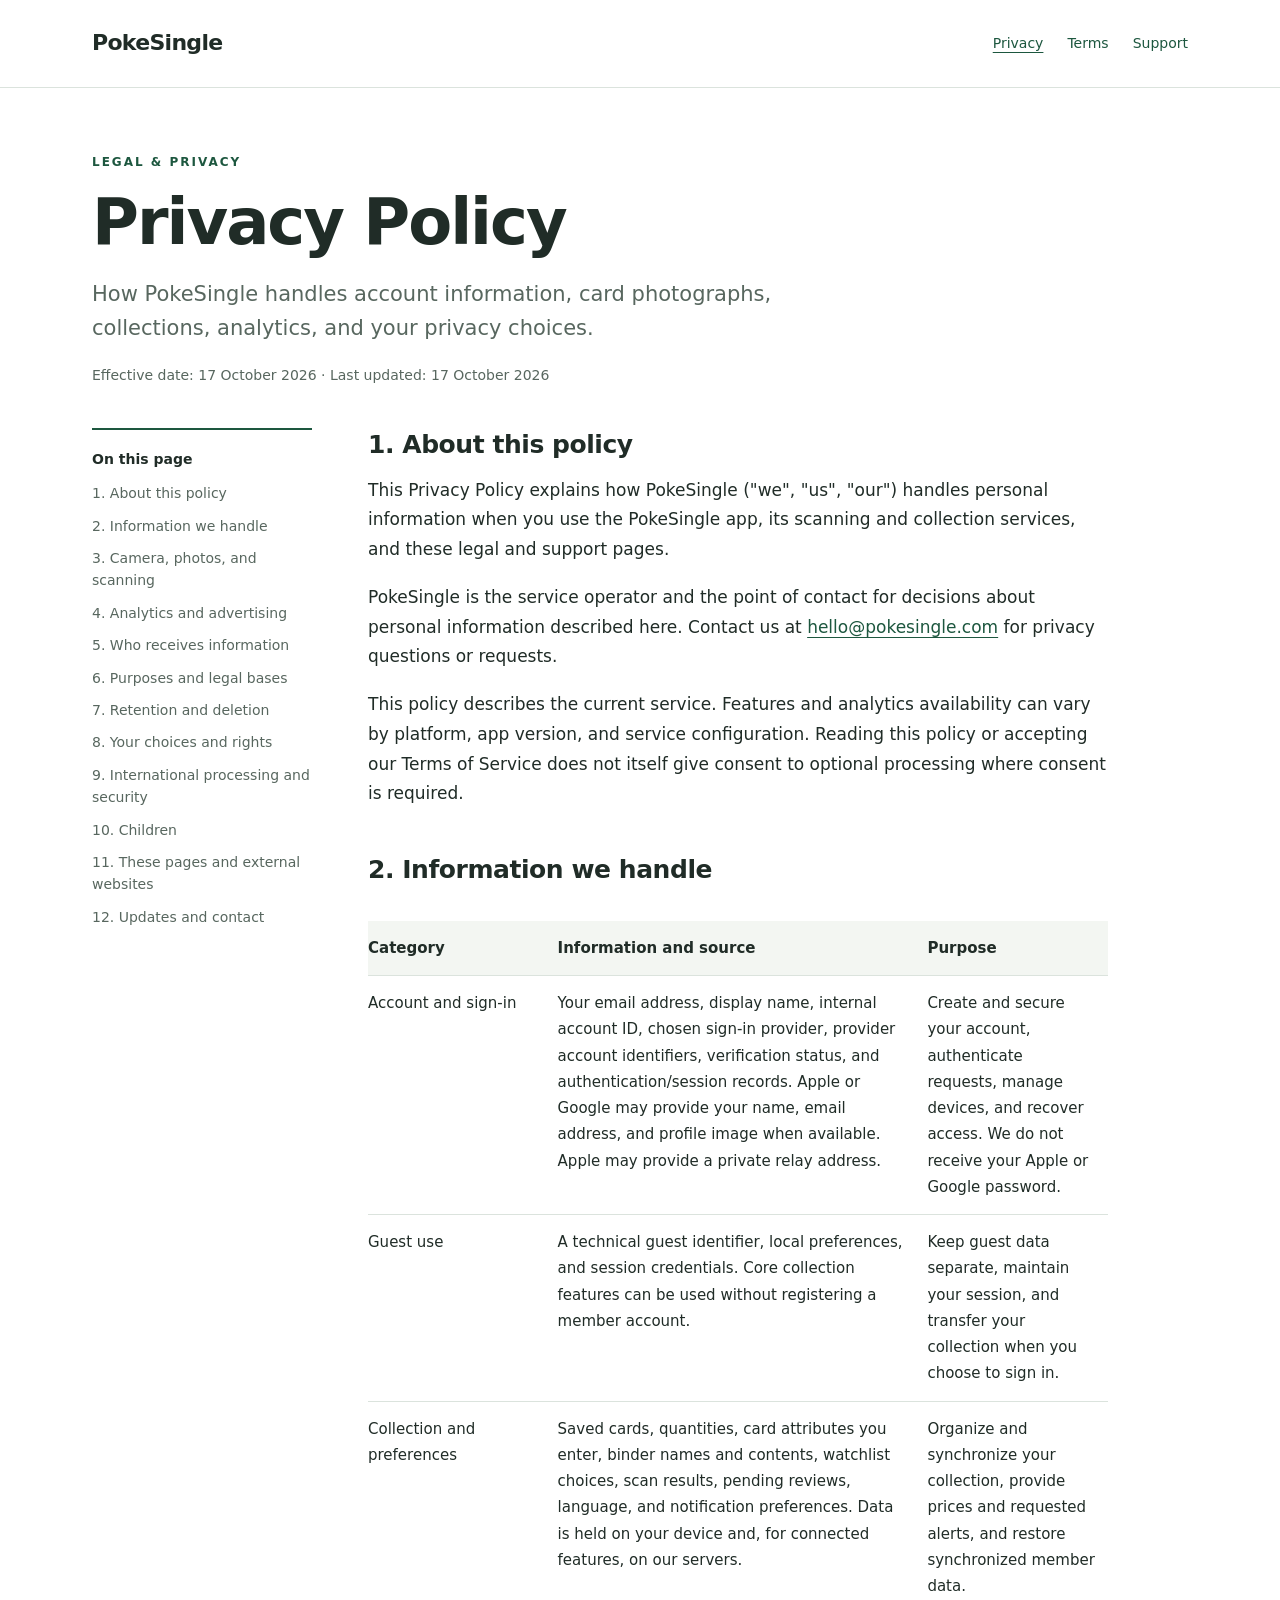
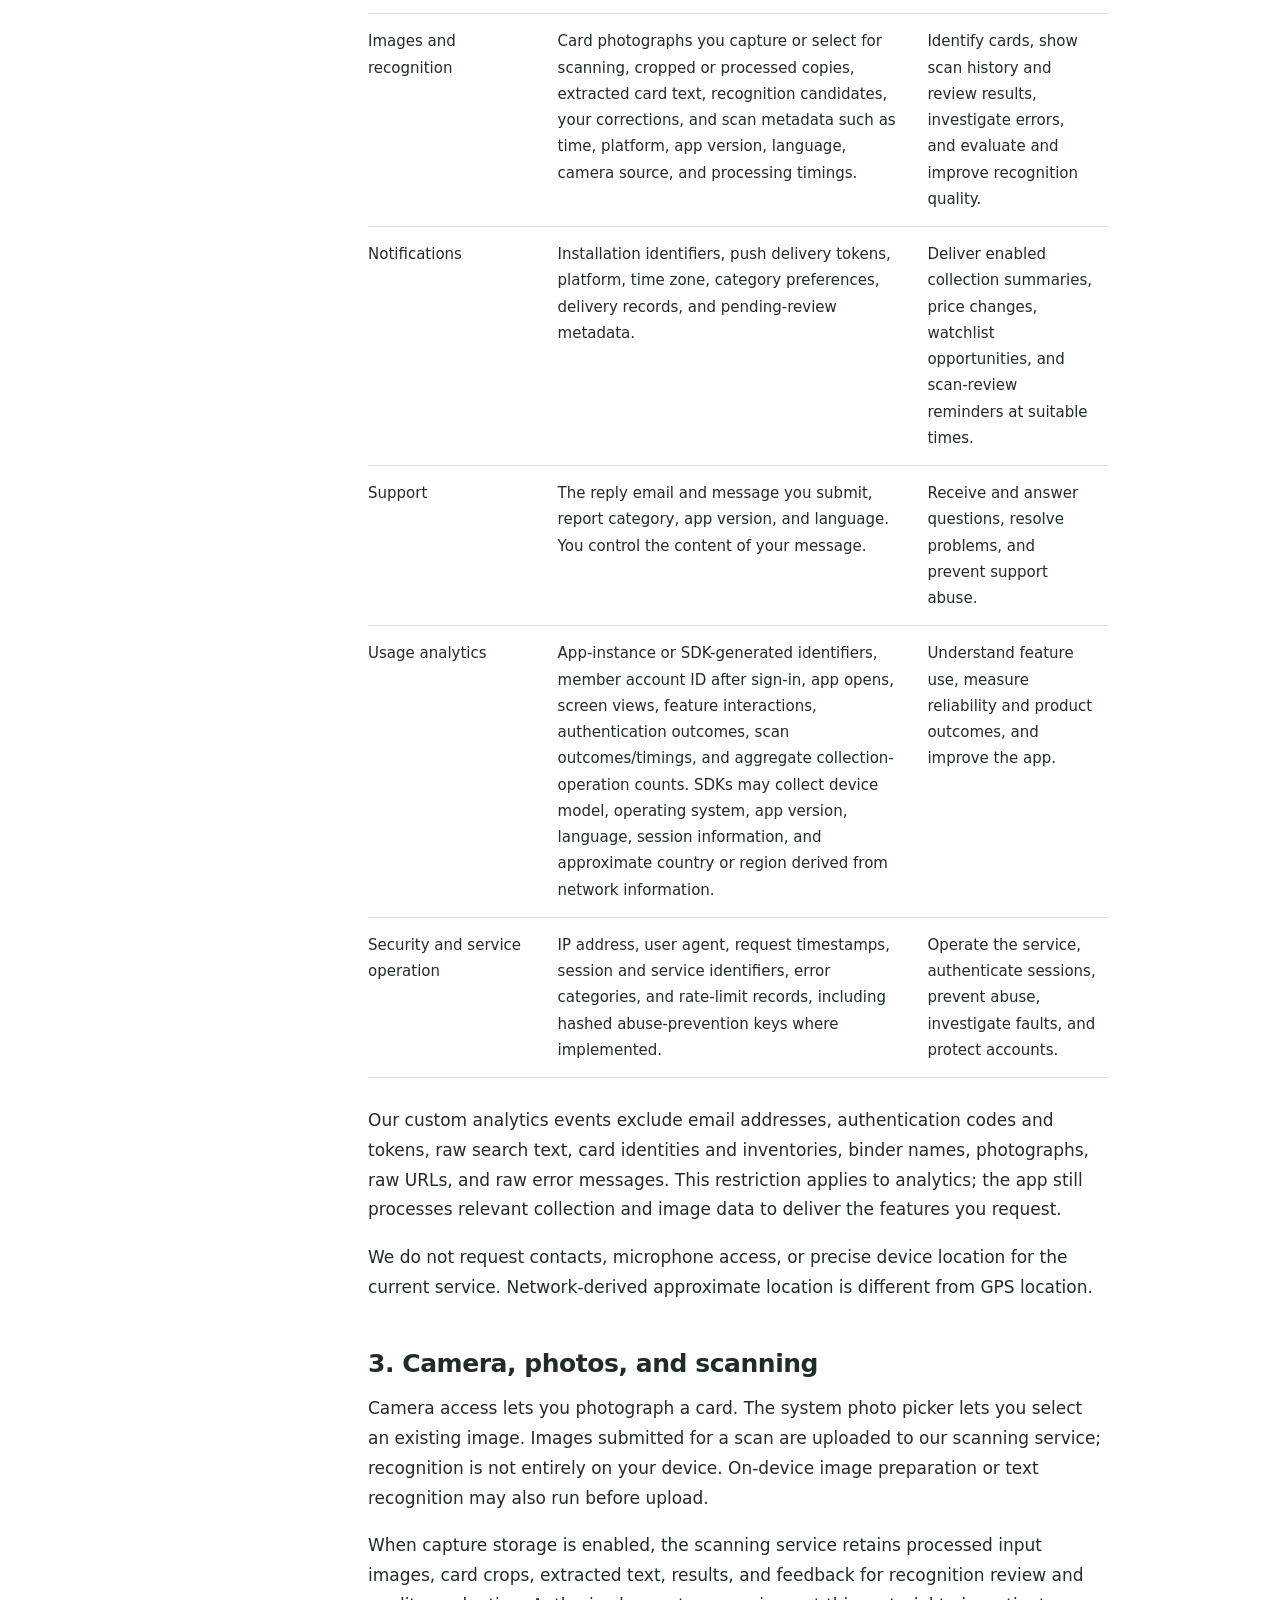
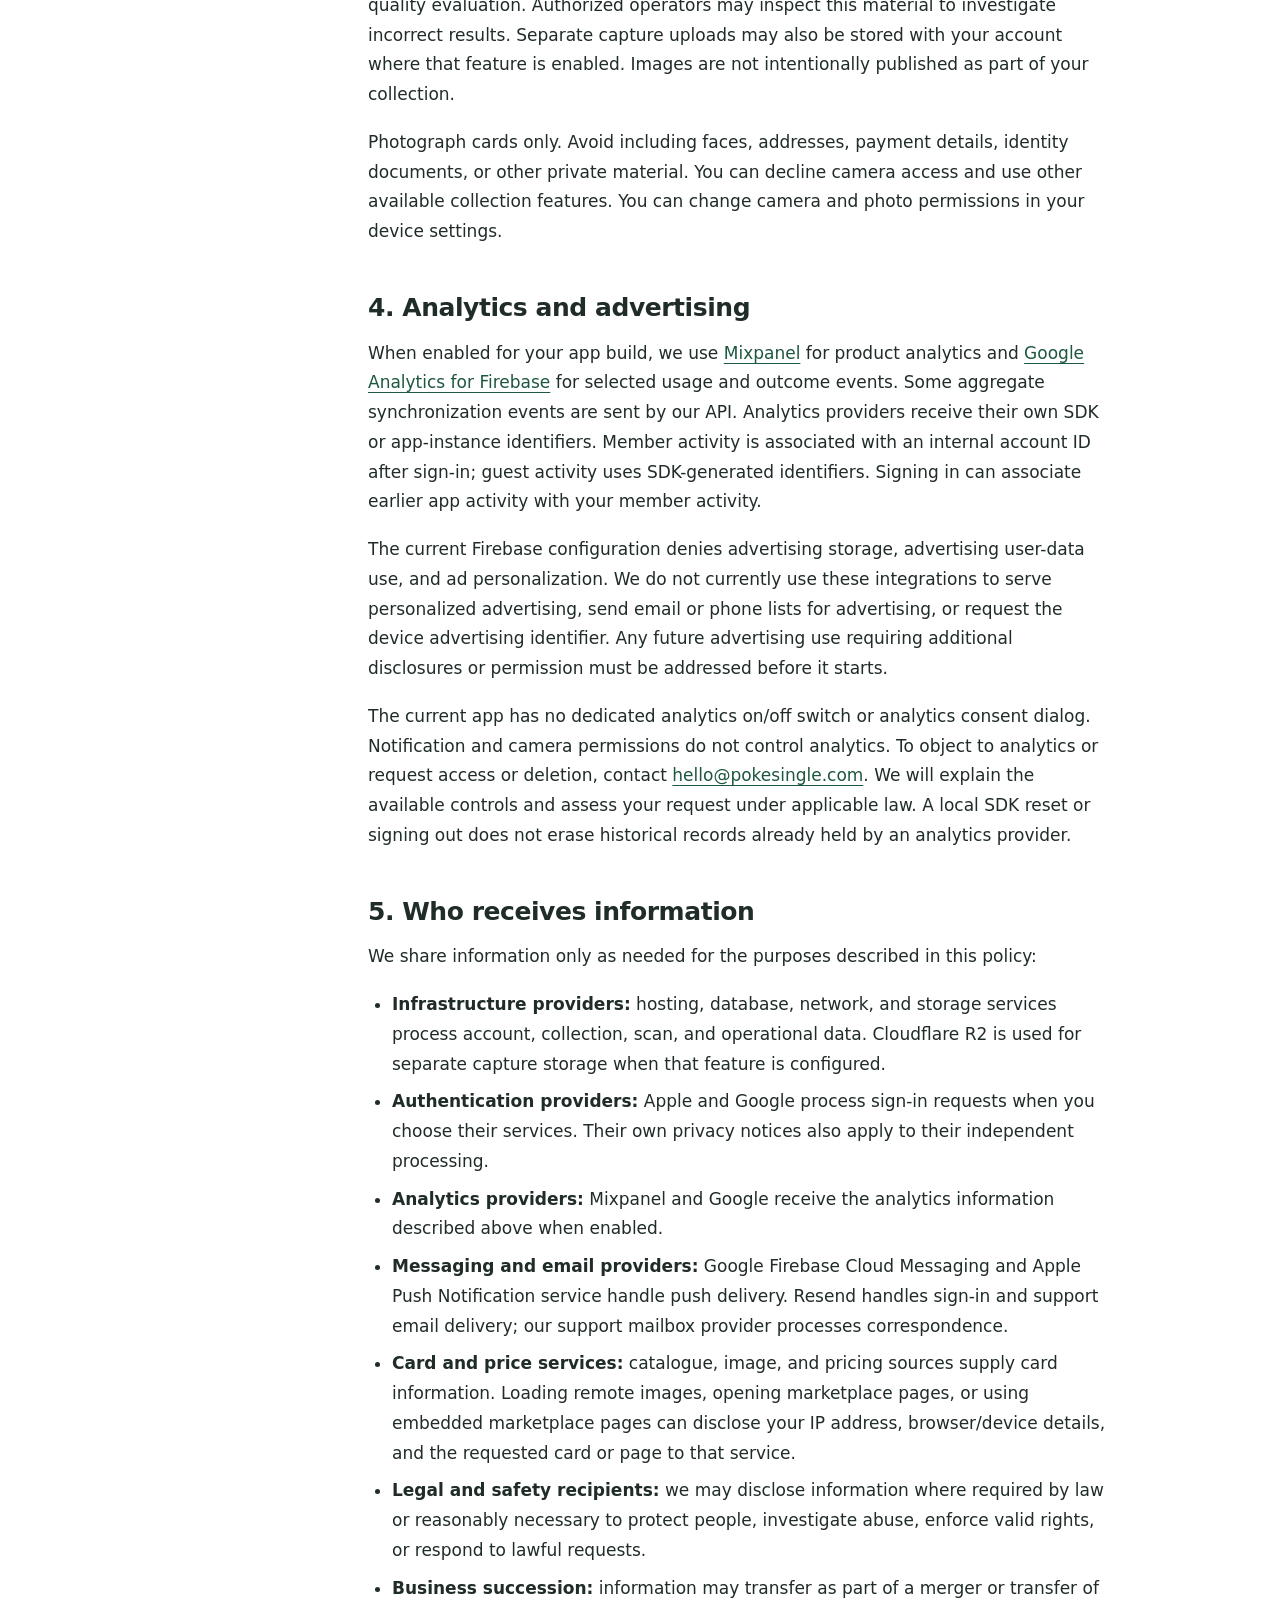
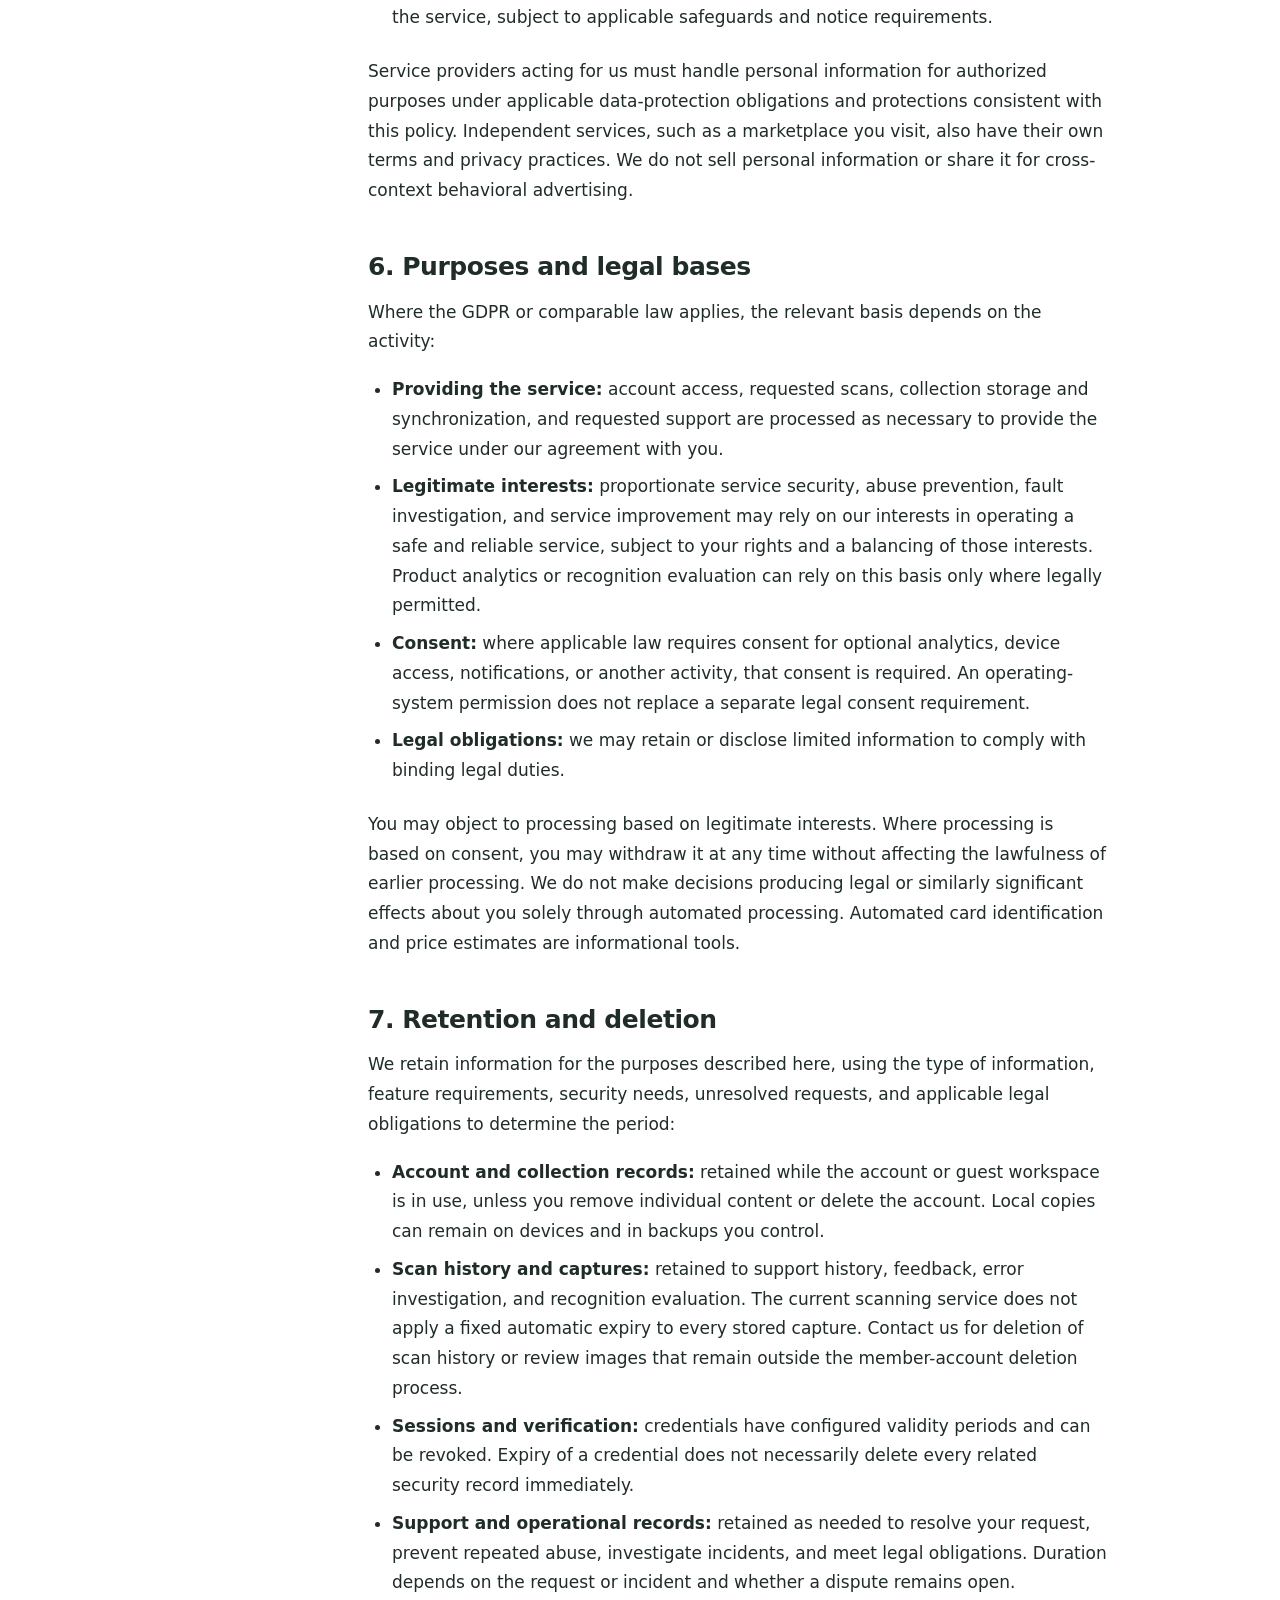
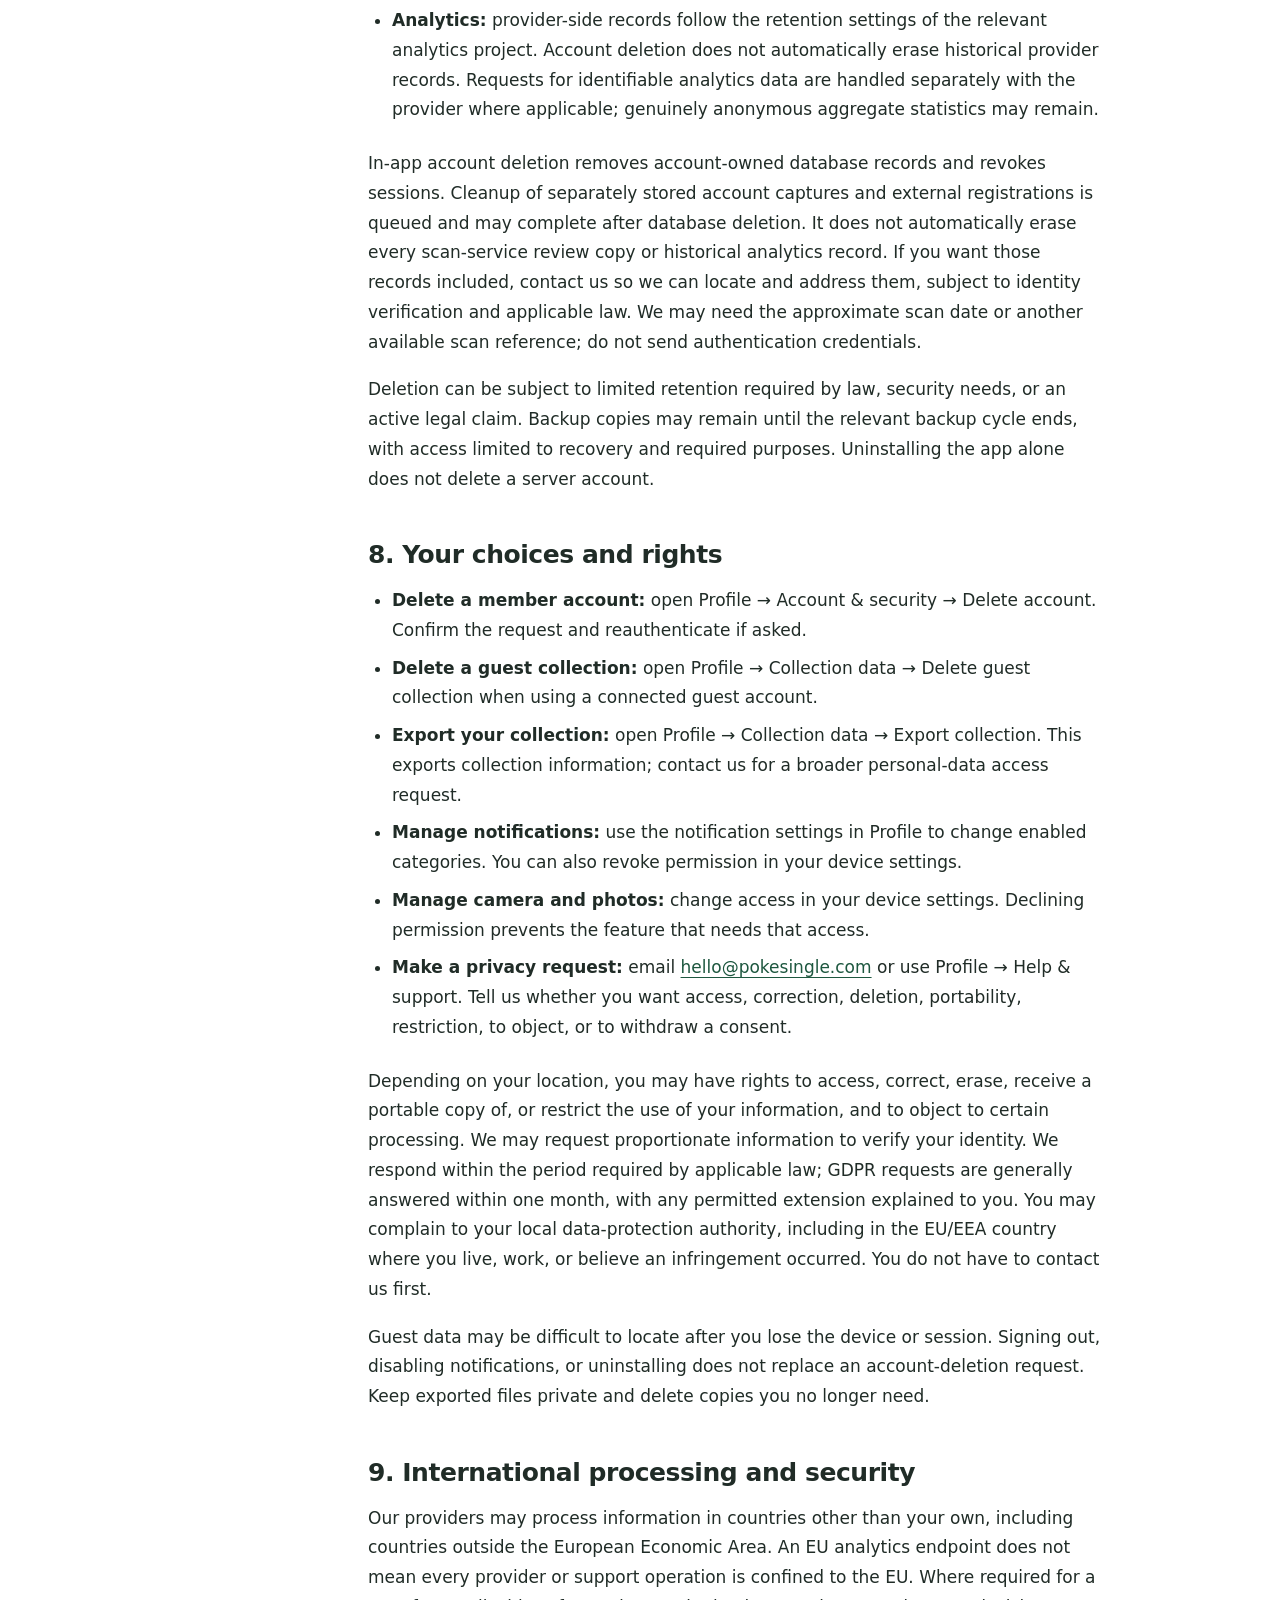
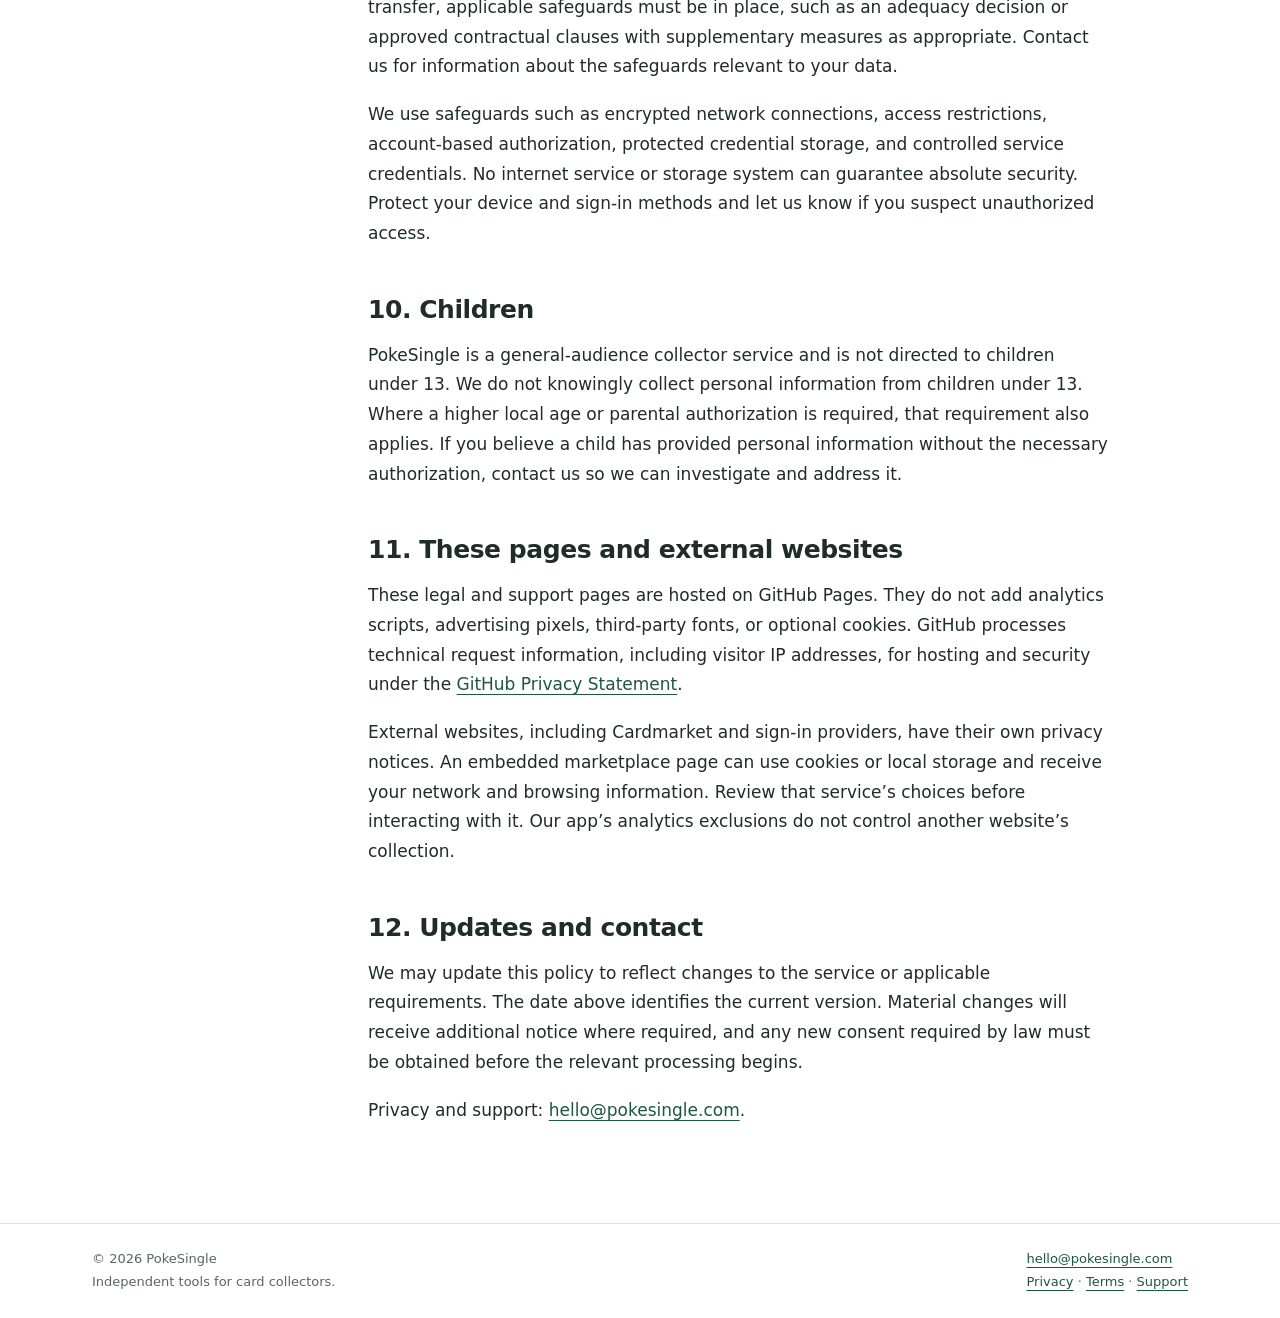
==== privacy/index.html @ b3a911ec "Publish PokeSingle privacy, terms, and support pages" ====
<!doctype html>
<html lang="en"><head><meta charset="utf-8"><meta name="viewport" content="width=device-width, initial-scale=1"><title>Privacy Policy · PokeSingle</title><meta name="description" content="How PokeSingle handles account information, card photographs, collections, analytics, and your privacy choices."><meta name="referrer" content="strict-origin-when-cross-origin"><link rel="canonical" href="https://ioannischadjiminas.github.io/pokesingle-legal/privacy/"><link rel="stylesheet" href="../styles.css"><meta name="theme-color" content="#1d573f"></head>
<body><a class="skip" href="#main">Skip to content</a><header><div class="bar"><a class="brand" href="../" aria-label="PokeSingle legal home">PokeSingle</a><nav aria-label="Main navigation"><a href="../privacy/" aria-current="page">Privacy</a><a href="../terms/">Terms</a><a href="../support/">Support</a></nav></div></header>
<main class="wrap" id="main"><p class="eyebrow">Legal &amp; privacy</p><h1>Privacy Policy</h1><p class="lead">How PokeSingle handles account information, card photographs, collections, analytics, and your privacy choices.</p><p class="meta">Effective date: 17 October 2026 · Last updated: 17 October 2026</p><div class="layout"><aside class="contents" aria-label="On this page"><p>On this page</p><ol><li><a href="#about">1. About this policy</a></li><li><a href="#information">2. Information we handle</a></li><li><a href="#images">3. Camera, photos, and scanning</a></li><li><a href="#analytics">4. Analytics and advertising</a></li><li><a href="#sharing">5. Who receives information</a></li><li><a href="#legal-bases">6. Purposes and legal bases</a></li><li><a href="#retention">7. Retention and deletion</a></li><li><a href="#choices">8. Your choices and rights</a></li><li><a href="#transfers">9. International processing and security</a></li><li><a href="#children">10. Children</a></li><li><a href="#website">11. These pages and external websites</a></li><li><a href="#updates">12. Updates and contact</a></li></ol></aside><article><section id="about"><h2>1. About this policy</h2><p>This Privacy Policy explains how PokeSingle ("we", "us", "our") handles personal information when you use the PokeSingle app, its scanning and collection services, and these legal and support pages.</p><p>PokeSingle is the service operator and the point of contact for decisions about personal information described here. Contact us at <a href="mailto:hello@pokesingle.com">hello@pokesingle.com</a> for privacy questions or requests.</p><p>This policy describes the current service. Features and analytics availability can vary by platform, app version, and service configuration. Reading this policy or accepting our Terms of Service does not itself give consent to optional processing where consent is required.</p></section><section id="information"><h2>2. Information we handle</h2><div class="table-scroll"><table><thead><tr><th scope="col">Category</th><th scope="col">Information and source</th><th scope="col">Purpose</th></tr></thead><tbody>
<tr><td>Account and sign-in</td><td>Your email address, display name, internal account ID, chosen sign-in provider, provider account identifiers, verification status, and authentication/session records. Apple or Google may provide your name, email address, and profile image when available. Apple may provide a private relay address.</td><td>Create and secure your account, authenticate requests, manage devices, and recover access. We do not receive your Apple or Google password.</td></tr>
<tr><td>Guest use</td><td>A technical guest identifier, local preferences, and session credentials. Core collection features can be used without registering a member account.</td><td>Keep guest data separate, maintain your session, and transfer your collection when you choose to sign in.</td></tr>
<tr><td>Collection and preferences</td><td>Saved cards, quantities, card attributes you enter, binder names and contents, watchlist choices, scan results, pending reviews, language, and notification preferences. Data is held on your device and, for connected features, on our servers.</td><td>Organize and synchronize your collection, provide prices and requested alerts, and restore synchronized member data.</td></tr>
<tr><td>Images and recognition</td><td>Card photographs you capture or select for scanning, cropped or processed copies, extracted card text, recognition candidates, your corrections, and scan metadata such as time, platform, app version, language, camera source, and processing timings.</td><td>Identify cards, show scan history and review results, investigate errors, and evaluate and improve recognition quality.</td></tr>
<tr><td>Notifications</td><td>Installation identifiers, push delivery tokens, platform, time zone, category preferences, delivery records, and pending-review metadata.</td><td>Deliver enabled collection summaries, price changes, watchlist opportunities, and scan-review reminders at suitable times.</td></tr>
<tr><td>Support</td><td>The reply email and message you submit, report category, app version, and language. You control the content of your message.</td><td>Receive and answer questions, resolve problems, and prevent support abuse.</td></tr>
<tr><td>Usage analytics</td><td>App-instance or SDK-generated identifiers, member account ID after sign-in, app opens, screen views, feature interactions, authentication outcomes, scan outcomes/timings, and aggregate collection-operation counts. SDKs may collect device model, operating system, app version, language, session information, and approximate country or region derived from network information.</td><td>Understand feature use, measure reliability and product outcomes, and improve the app.</td></tr>
<tr><td>Security and service operation</td><td>IP address, user agent, request timestamps, session and service identifiers, error categories, and rate-limit records, including hashed abuse-prevention keys where implemented.</td><td>Operate the service, authenticate sessions, prevent abuse, investigate faults, and protect accounts.</td></tr>
</tbody></table></div><p>Our custom analytics events exclude email addresses, authentication codes and tokens, raw search text, card identities and inventories, binder names, photographs, raw URLs, and raw error messages. This restriction applies to analytics; the app still processes relevant collection and image data to deliver the features you request.</p><p>We do not request contacts, microphone access, or precise device location for the current service. Network-derived approximate location is different from GPS location.</p></section><section id="images"><h2>3. Camera, photos, and scanning</h2><p>Camera access lets you photograph a card. The system photo picker lets you select an existing image. Images submitted for a scan are uploaded to our scanning service; recognition is not entirely on your device. On-device image preparation or text recognition may also run before upload.</p><p>When capture storage is enabled, the scanning service retains processed input images, card crops, extracted text, results, and feedback for recognition review and quality evaluation. Authorized operators may inspect this material to investigate incorrect results. Separate capture uploads may also be stored with your account where that feature is enabled. Images are not intentionally published as part of your collection.</p><p>Photograph cards only. Avoid including faces, addresses, payment details, identity documents, or other private material. You can decline camera access and use other available collection features. You can change camera and photo permissions in your device settings.</p></section><section id="analytics"><h2>4. Analytics and advertising</h2><p>When enabled for your app build, we use <a href="https://mixpanel.com/legal/privacy-policy/">Mixpanel</a> for product analytics and <a href="https://firebase.google.com/support/privacy">Google Analytics for Firebase</a> for selected usage and outcome events. Some aggregate synchronization events are sent by our API. Analytics providers receive their own SDK or app-instance identifiers. Member activity is associated with an internal account ID after sign-in; guest activity uses SDK-generated identifiers. Signing in can associate earlier app activity with your member activity.</p><p>The current Firebase configuration denies advertising storage, advertising user-data use, and ad personalization. We do not currently use these integrations to serve personalized advertising, send email or phone lists for advertising, or request the device advertising identifier. Any future advertising use requiring additional disclosures or permission must be addressed before it starts.</p><p>The current app has no dedicated analytics on/off switch or analytics consent dialog. Notification and camera permissions do not control analytics. To object to analytics or request access or deletion, contact <a href="mailto:hello@pokesingle.com">hello@pokesingle.com</a>. We will explain the available controls and assess your request under applicable law. A local SDK reset or signing out does not erase historical records already held by an analytics provider.</p></section><section id="sharing"><h2>5. Who receives information</h2><p>We share information only as needed for the purposes described in this policy:</p><ul>
<li><strong>Infrastructure providers:</strong> hosting, database, network, and storage services process account, collection, scan, and operational data. Cloudflare R2 is used for separate capture storage when that feature is configured.</li>
<li><strong>Authentication providers:</strong> Apple and Google process sign-in requests when you choose their services. Their own privacy notices also apply to their independent processing.</li>
<li><strong>Analytics providers:</strong> Mixpanel and Google receive the analytics information described above when enabled.</li>
<li><strong>Messaging and email providers:</strong> Google Firebase Cloud Messaging and Apple Push Notification service handle push delivery. Resend handles sign-in and support email delivery; our support mailbox provider processes correspondence.</li>
<li><strong>Card and price services:</strong> catalogue, image, and pricing sources supply card information. Loading remote images, opening marketplace pages, or using embedded marketplace pages can disclose your IP address, browser/device details, and the requested card or page to that service.</li>
<li><strong>Legal and safety recipients:</strong> we may disclose information where required by law or reasonably necessary to protect people, investigate abuse, enforce valid rights, or respond to lawful requests.</li>
<li><strong>Business succession:</strong> information may transfer as part of a merger or transfer of the service, subject to applicable safeguards and notice requirements.</li>
</ul><p>Service providers acting for us must handle personal information for authorized purposes under applicable data-protection obligations and protections consistent with this policy. Independent services, such as a marketplace you visit, also have their own terms and privacy practices. We do not sell personal information or share it for cross-context behavioral advertising.</p></section><section id="legal-bases"><h2>6. Purposes and legal bases</h2><p>Where the GDPR or comparable law applies, the relevant basis depends on the activity:</p><ul>
<li><strong>Providing the service:</strong> account access, requested scans, collection storage and synchronization, and requested support are processed as necessary to provide the service under our agreement with you.</li>
<li><strong>Legitimate interests:</strong> proportionate service security, abuse prevention, fault investigation, and service improvement may rely on our interests in operating a safe and reliable service, subject to your rights and a balancing of those interests. Product analytics or recognition evaluation can rely on this basis only where legally permitted.</li>
<li><strong>Consent:</strong> where applicable law requires consent for optional analytics, device access, notifications, or another activity, that consent is required. An operating-system permission does not replace a separate legal consent requirement.</li>
<li><strong>Legal obligations:</strong> we may retain or disclose limited information to comply with binding legal duties.</li>
</ul><p>You may object to processing based on legitimate interests. Where processing is based on consent, you may withdraw it at any time without affecting the lawfulness of earlier processing. We do not make decisions producing legal or similarly significant effects about you solely through automated processing. Automated card identification and price estimates are informational tools.</p></section><section id="retention"><h2>7. Retention and deletion</h2><p>We retain information for the purposes described here, using the type of information, feature requirements, security needs, unresolved requests, and applicable legal obligations to determine the period:</p><ul>
<li><strong>Account and collection records:</strong> retained while the account or guest workspace is in use, unless you remove individual content or delete the account. Local copies can remain on devices and in backups you control.</li>
<li><strong>Scan history and captures:</strong> retained to support history, feedback, error investigation, and recognition evaluation. The current scanning service does not apply a fixed automatic expiry to every stored capture. Contact us for deletion of scan history or review images that remain outside the member-account deletion process.</li>
<li><strong>Sessions and verification:</strong> credentials have configured validity periods and can be revoked. Expiry of a credential does not necessarily delete every related security record immediately.</li>
<li><strong>Support and operational records:</strong> retained as needed to resolve your request, prevent repeated abuse, investigate incidents, and meet legal obligations. Duration depends on the request or incident and whether a dispute remains open.</li>
<li><strong>Analytics:</strong> provider-side records follow the retention settings of the relevant analytics project. Account deletion does not automatically erase historical provider records. Requests for identifiable analytics data are handled separately with the provider where applicable; genuinely anonymous aggregate statistics may remain.</li>
</ul><p>In-app account deletion removes account-owned database records and revokes sessions. Cleanup of separately stored account captures and external registrations is queued and may complete after database deletion. It does not automatically erase every scan-service review copy or historical analytics record. If you want those records included, contact us so we can locate and address them, subject to identity verification and applicable law. We may need the approximate scan date or another available scan reference; do not send authentication credentials.</p><p>Deletion can be subject to limited retention required by law, security needs, or an active legal claim. Backup copies may remain until the relevant backup cycle ends, with access limited to recovery and required purposes. Uninstalling the app alone does not delete a server account.</p></section><section id="choices"><h2>8. Your choices and rights</h2><ul>
<li><strong>Delete a member account:</strong> open Profile → Account &amp; security → Delete account. Confirm the request and reauthenticate if asked.</li>
<li><strong>Delete a guest collection:</strong> open Profile → Collection data → Delete guest collection when using a connected guest account.</li>
<li><strong>Export your collection:</strong> open Profile → Collection data → Export collection. This exports collection information; contact us for a broader personal-data access request.</li>
<li><strong>Manage notifications:</strong> use the notification settings in Profile to change enabled categories. You can also revoke permission in your device settings.</li>
<li><strong>Manage camera and photos:</strong> change access in your device settings. Declining permission prevents the feature that needs that access.</li>
<li><strong>Make a privacy request:</strong> email <a href="mailto:hello@pokesingle.com?subject=PokeSingle%20privacy%20request">hello@pokesingle.com</a> or use Profile → Help &amp; support. Tell us whether you want access, correction, deletion, portability, restriction, to object, or to withdraw a consent.</li>
</ul><p>Depending on your location, you may have rights to access, correct, erase, receive a portable copy of, or restrict the use of your information, and to object to certain processing. We may request proportionate information to verify your identity. We respond within the period required by applicable law; GDPR requests are generally answered within one month, with any permitted extension explained to you. You may complain to your local data-protection authority, including in the EU/EEA country where you live, work, or believe an infringement occurred. You do not have to contact us first.</p><p>Guest data may be difficult to locate after you lose the device or session. Signing out, disabling notifications, or uninstalling does not replace an account-deletion request. Keep exported files private and delete copies you no longer need.</p></section><section id="transfers"><h2>9. International processing and security</h2><p>Our providers may process information in countries other than your own, including countries outside the European Economic Area. An EU analytics endpoint does not mean every provider or support operation is confined to the EU. Where required for a transfer, applicable safeguards must be in place, such as an adequacy decision or approved contractual clauses with supplementary measures as appropriate. Contact us for information about the safeguards relevant to your data.</p><p>We use safeguards such as encrypted network connections, access restrictions, account-based authorization, protected credential storage, and controlled service credentials. No internet service or storage system can guarantee absolute security. Protect your device and sign-in methods and let us know if you suspect unauthorized access.</p></section><section id="children"><h2>10. Children</h2><p>PokeSingle is a general-audience collector service and is not directed to children under 13. We do not knowingly collect personal information from children under 13. Where a higher local age or parental authorization is required, that requirement also applies. If you believe a child has provided personal information without the necessary authorization, contact us so we can investigate and address it.</p></section><section id="website"><h2>11. These pages and external websites</h2><p>These legal and support pages are hosted on GitHub Pages. They do not add analytics scripts, advertising pixels, third-party fonts, or optional cookies. GitHub processes technical request information, including visitor IP addresses, for hosting and security under the <a href="https://docs.github.com/en/site-policy/privacy-policies/github-general-privacy-statement">GitHub Privacy Statement</a>.</p><p>External websites, including Cardmarket and sign-in providers, have their own privacy notices. An embedded marketplace page can use cookies or local storage and receive your network and browsing information. Review that service’s choices before interacting with it. Our app’s analytics exclusions do not control another website’s collection.</p></section><section id="updates"><h2>12. Updates and contact</h2><p>We may update this policy to reflect changes to the service or applicable requirements. The date above identifies the current version. Material changes will receive additional notice where required, and any new consent required by law must be obtained before the relevant processing begins.</p><p>Privacy and support: <a href="mailto:hello@pokesingle.com">hello@pokesingle.com</a>.</p></section></article></div></main>
<footer><div class="bar"><p>© 2026 PokeSingle<br>Independent tools for card collectors.</p><p><a href="mailto:hello@pokesingle.com">hello@pokesingle.com</a><br><a href="../privacy/">Privacy</a> · <a href="../terms/">Terms</a> · <a href="../support/">Support</a></p></div></footer></body></html>
---- styles.css ----
:root{color-scheme:light;--ink:#202c27;--muted:#58675f;--paper:#fff;--line:#dbe3dd;--accent:#1d573f;--wash:#f3f6f2;font-family:ui-sans-serif,system-ui,-apple-system,BlinkMacSystemFont,"Segoe UI",sans-serif;font-size:17px;line-height:1.75;background:var(--paper);color:var(--ink)}
*{box-sizing:border-box}body{margin:0}a{color:var(--accent);text-underline-offset:4px}a:hover{text-decoration-thickness:2px}a:focus-visible{outline:3px solid #b48b25;outline-offset:5px}header{border-bottom:1px solid var(--line)}.bar{max-width:1160px;margin:auto;padding:24px 32px;display:flex;align-items:center;justify-content:space-between;gap:24px}.brand{font-size:22px;font-weight:750;letter-spacing:-.7px;text-decoration:none;color:var(--ink)}nav{display:flex;gap:24px;flex-wrap:wrap;font-size:14px}nav a{text-decoration:none}nav a[aria-current=page]{text-decoration:underline}.wrap{max-width:1160px;margin:auto;padding:64px 32px 80px}.eyebrow{font-size:12px;letter-spacing:2px;text-transform:uppercase;font-weight:750;color:var(--accent);margin:0 0 14px}h1{font-size:clamp(38px,6vw,64px);line-height:1.12;font-weight:650;letter-spacing:-2px;margin:0 0 20px}h2{font-size:25px;line-height:1.35;letter-spacing:-.45px;margin:44px 0 14px}h3{font-size:19px;line-height:1.45;margin:28px 0 10px}p{margin:0 0 18px}.lead{font-size:21px;line-height:1.6;max-width:740px;color:var(--muted)}.meta{font-size:14px;color:var(--muted);margin:0 0 40px}.layout{display:grid;grid-template-columns:220px minmax(0,740px);gap:56px;align-items:start}.contents{position:sticky;top:24px;font-size:14px;line-height:1.6;border-top:2px solid var(--accent);padding-top:18px}.contents p{font-weight:700;margin-bottom:12px}.contents ol{list-style:none;padding:0;margin:0}.contents li{margin:0 0 10px}.contents a{text-decoration:none;color:var(--muted)}article{min-width:0}article>section:first-child h2{margin-top:0}section{scroll-margin-top:24px}ul,ol{padding-left:24px;margin:12px 0 24px}li{margin:8px 0}.note{border-left:3px solid var(--accent);background:var(--wash);padding:20px 24px;margin:24px 0 32px}.note p:last-child{margin-bottom:0}.table-scroll{overflow-x:auto}table{border-collapse:collapse;width:100%;font-size:15px;margin:20px 0 28px}th,td{border-bottom:1px solid var(--line);padding:14px 12px;text-align:left;vertical-align:top}th{font-weight:700;background:var(--wash)}th:first-child,td:first-child{padding-left:0;width:24%}.cards{display:grid;grid-template-columns:repeat(3,minmax(0,1fr));gap:24px;margin-top:48px}.card{border-top:2px solid var(--accent);padding:24px 0}.card h2{margin:0 0 12px}.card p{color:var(--muted)}footer{border-top:1px solid var(--line);color:var(--muted);font-size:13px}footer .bar{align-items:flex-start}footer p{margin:0}.skip{position:absolute;top:-100px;left:16px;background:var(--paper);padding:12px;z-index:10}.skip:focus{top:12px}.contact{font-size:22px;overflow-wrap:anywhere}strong{font-weight:650}@media(max-width:850px){.layout{grid-template-columns:1fr;gap:32px}.contents{position:static}.contents ol{columns:2;column-gap:24px}.contents li{break-inside:avoid}.cards{grid-template-columns:1fr;gap:0}}@media(max-width:520px){:root{font-size:16px}.bar{padding:20px;align-items:flex-start;flex-direction:column;gap:12px}nav{gap:18px}.wrap{padding:40px 20px 56px}h1{letter-spacing:-1.3px}.contents ol{columns:1}.lead{font-size:19px}h2{font-size:23px}.note{padding:16px 18px}th,td{padding:12px 8px}.meta{margin-bottom:28px}}@media print{header,footer,.contents,.skip{display:none}.wrap{padding:0}.layout{display:block}article{max-width:none}h1{font-size:32px}h2{break-after:avoid}a{color:inherit}.note{background:none}body{font-size:11pt}}
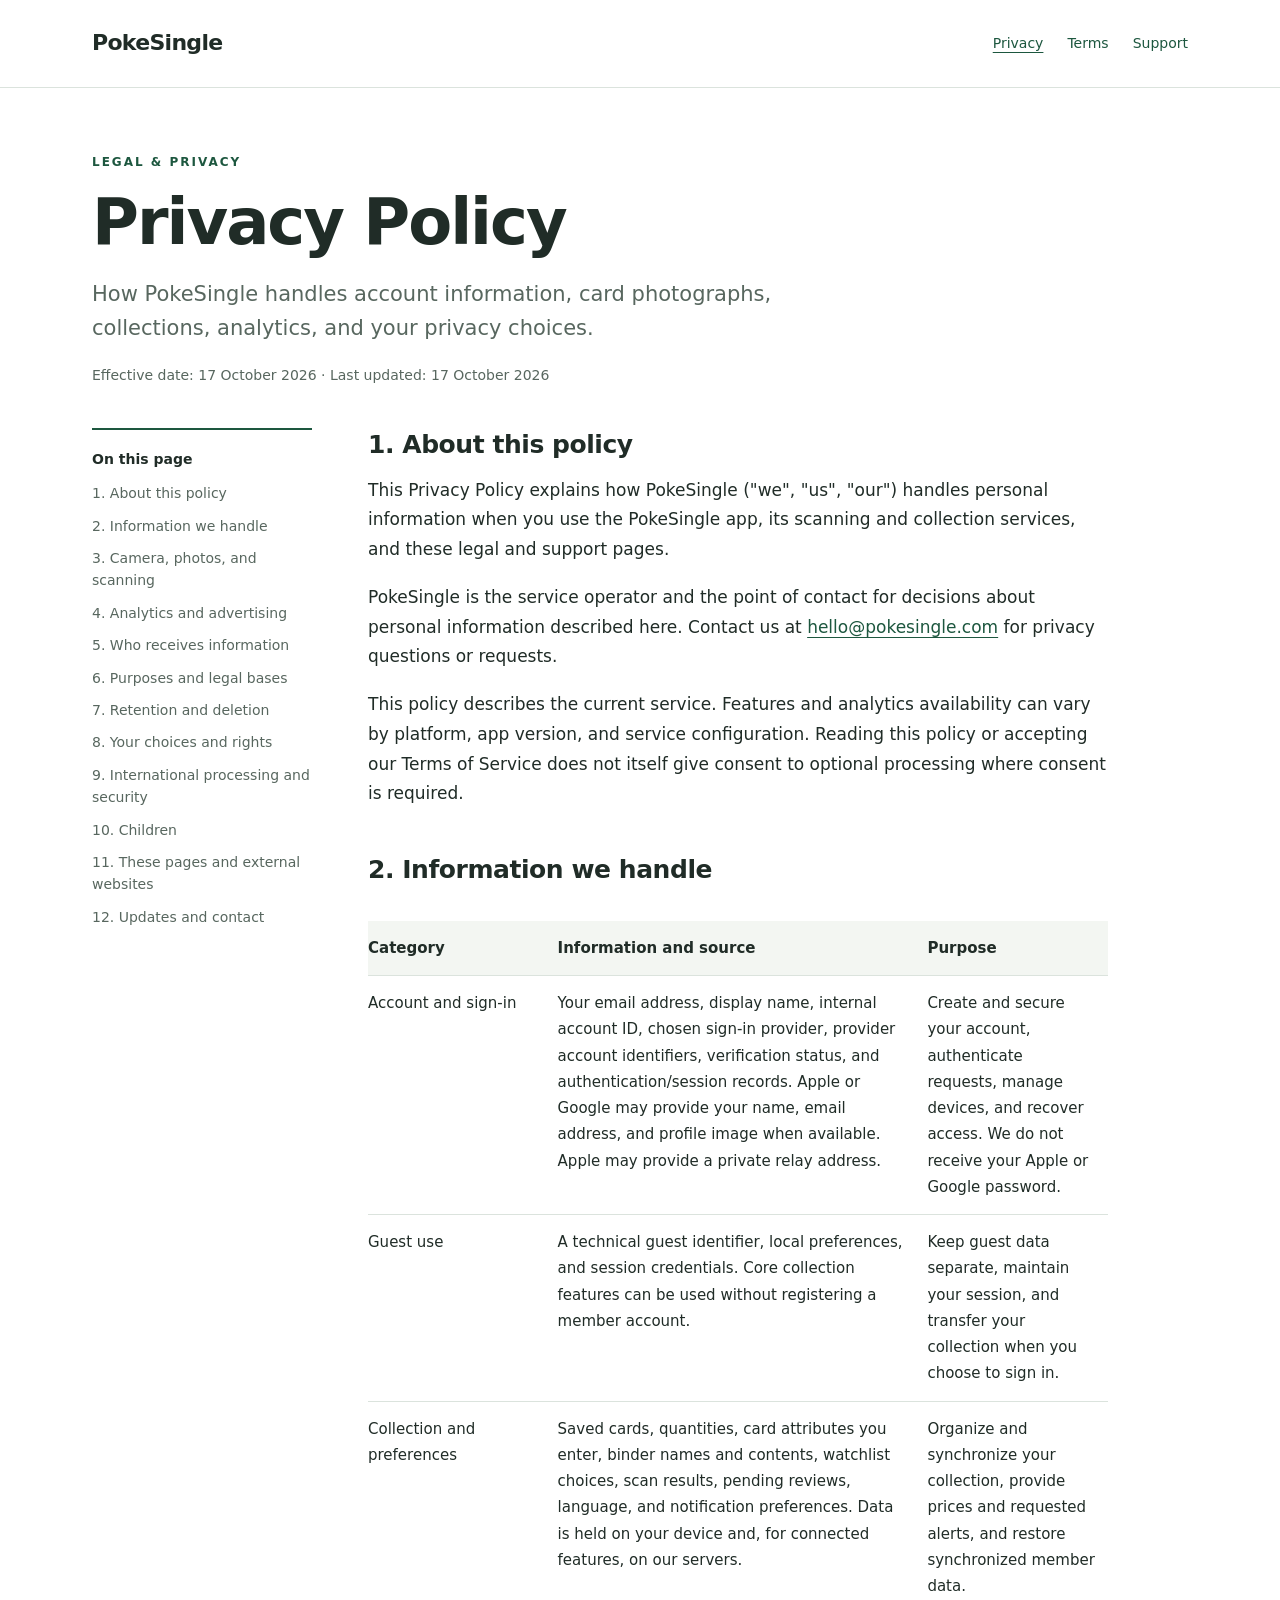
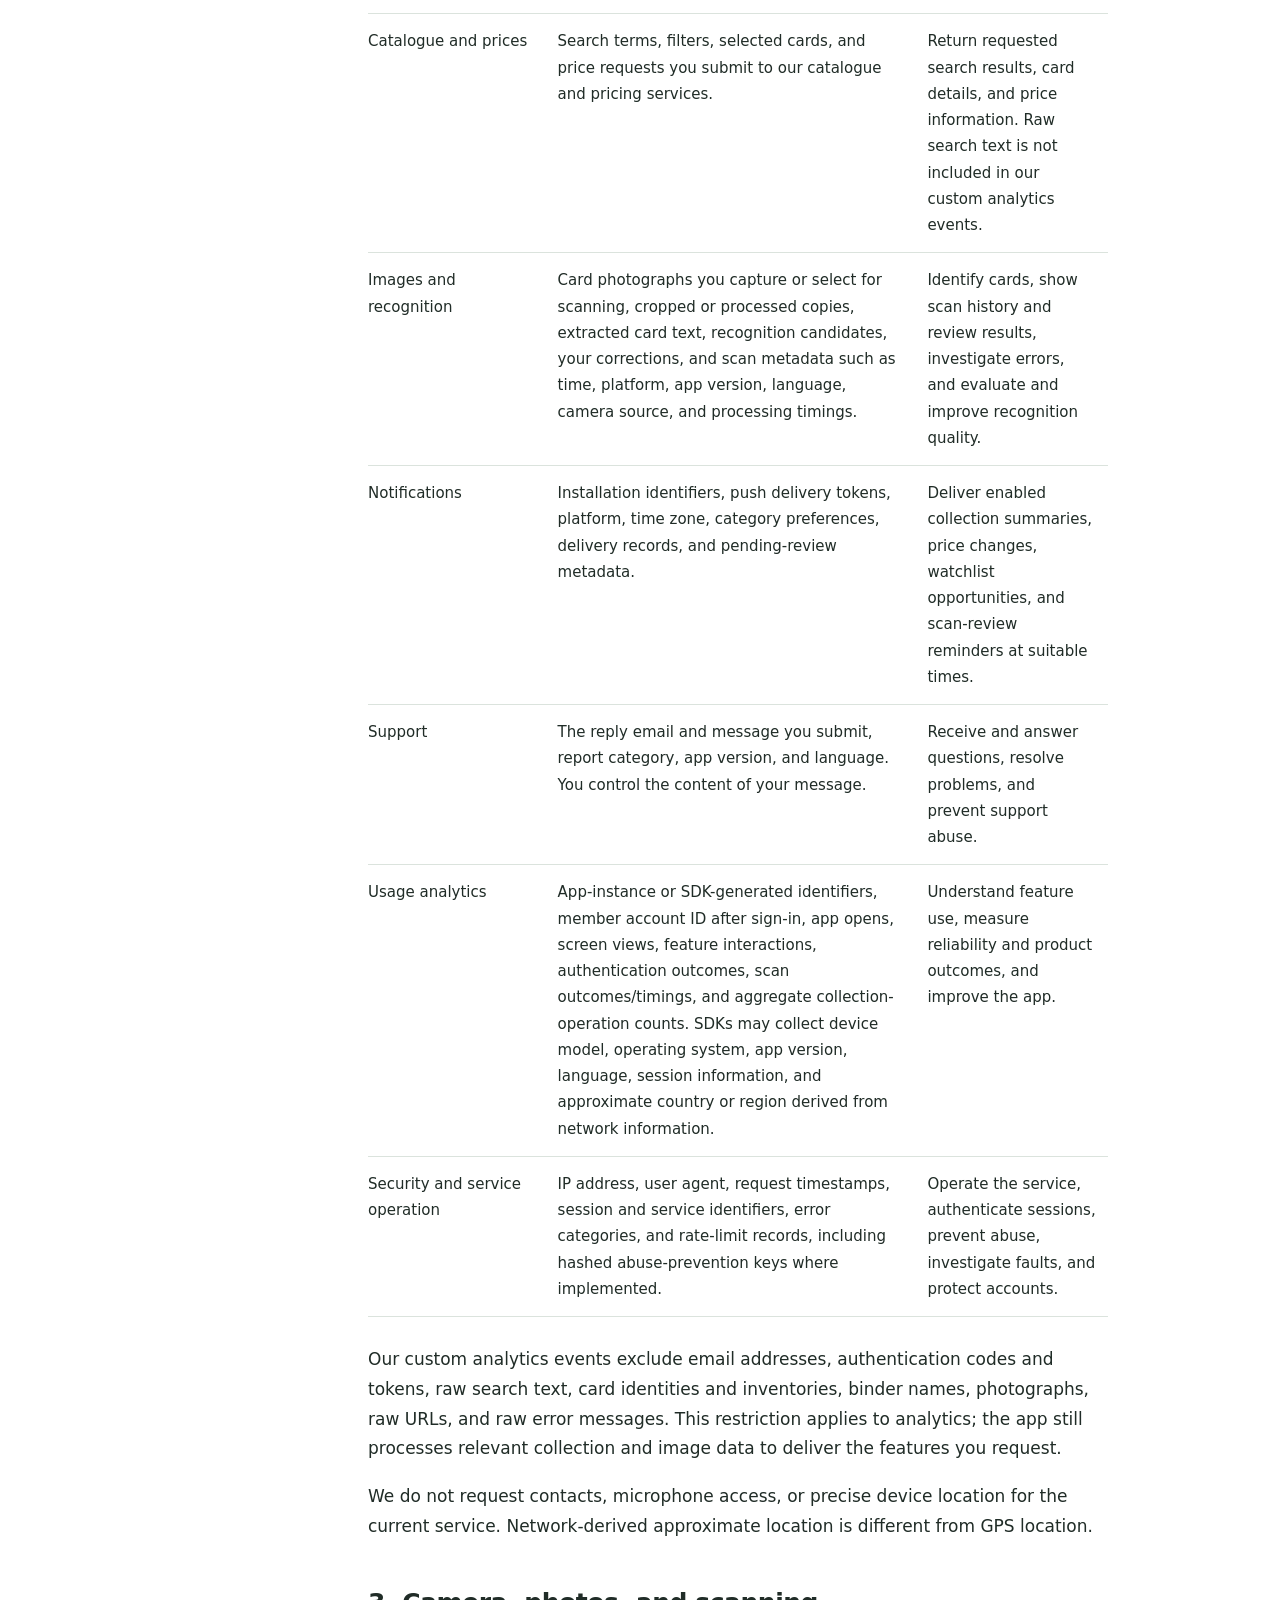
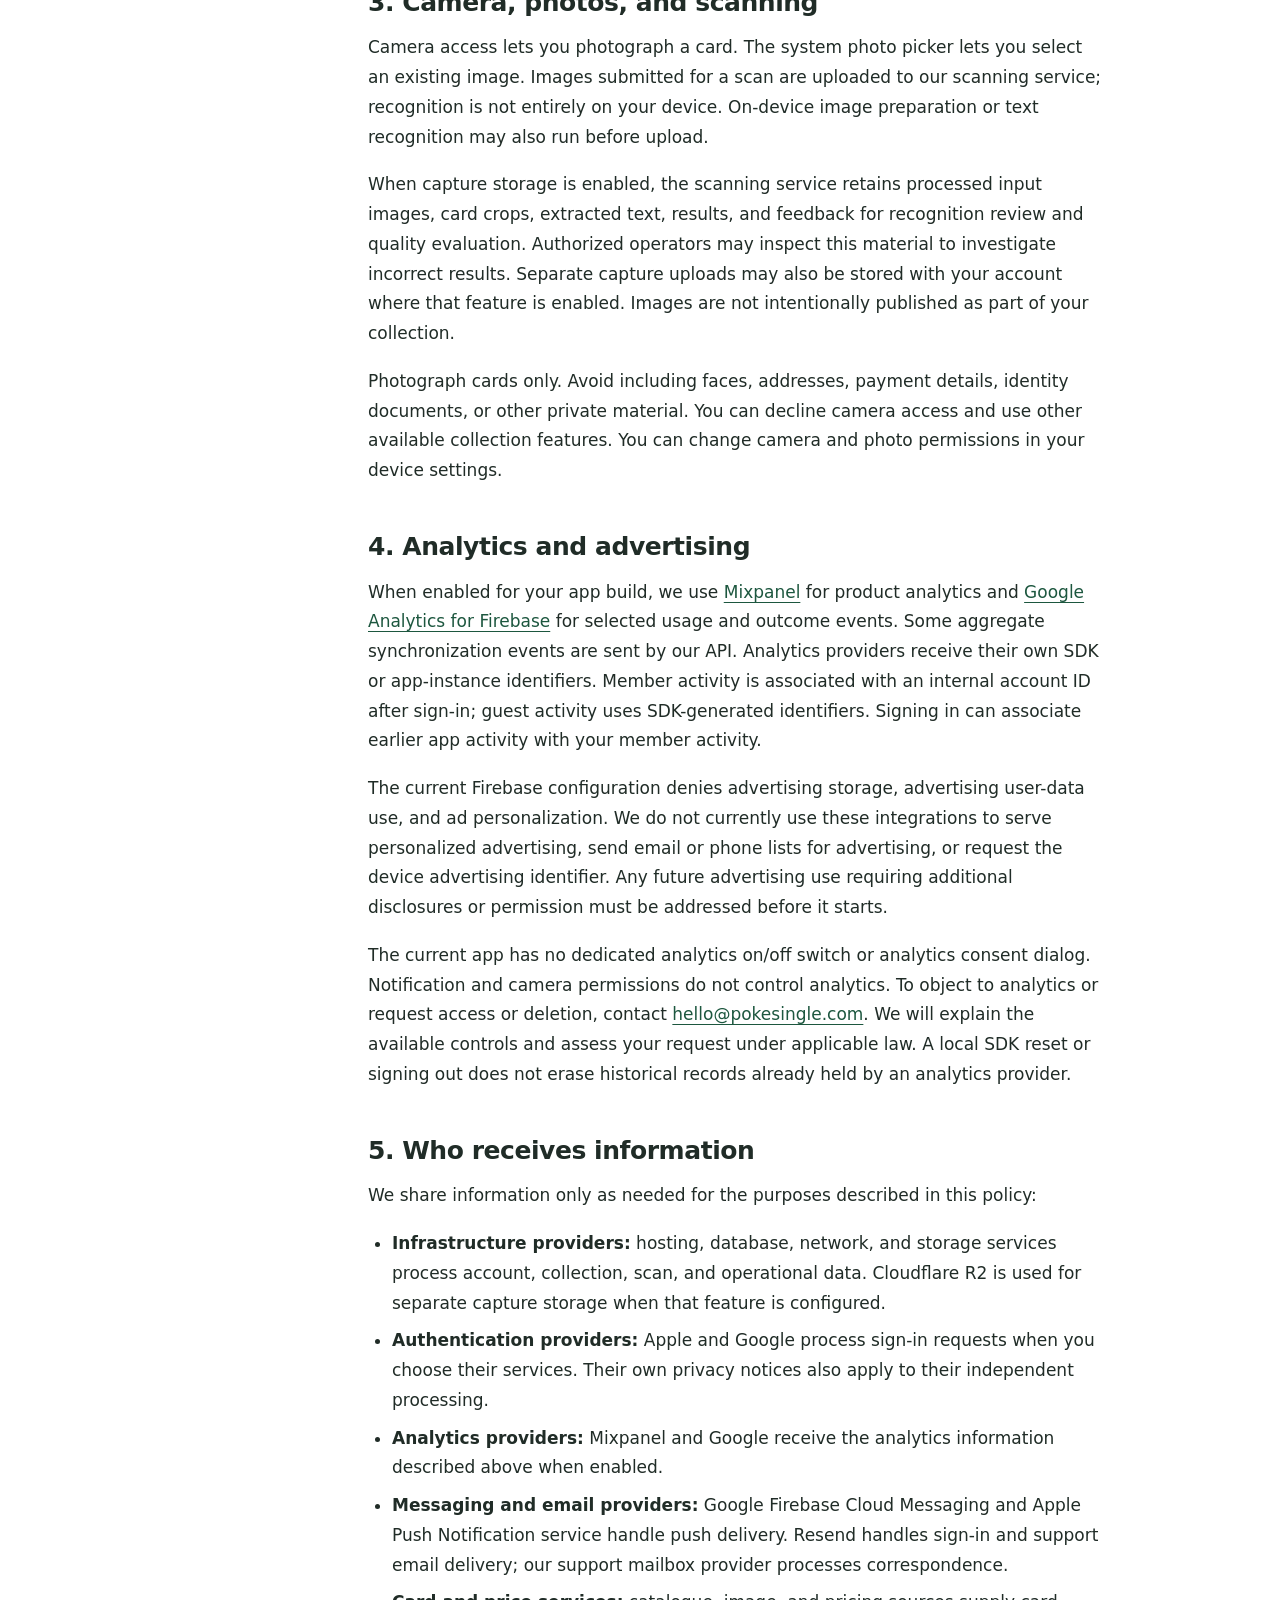
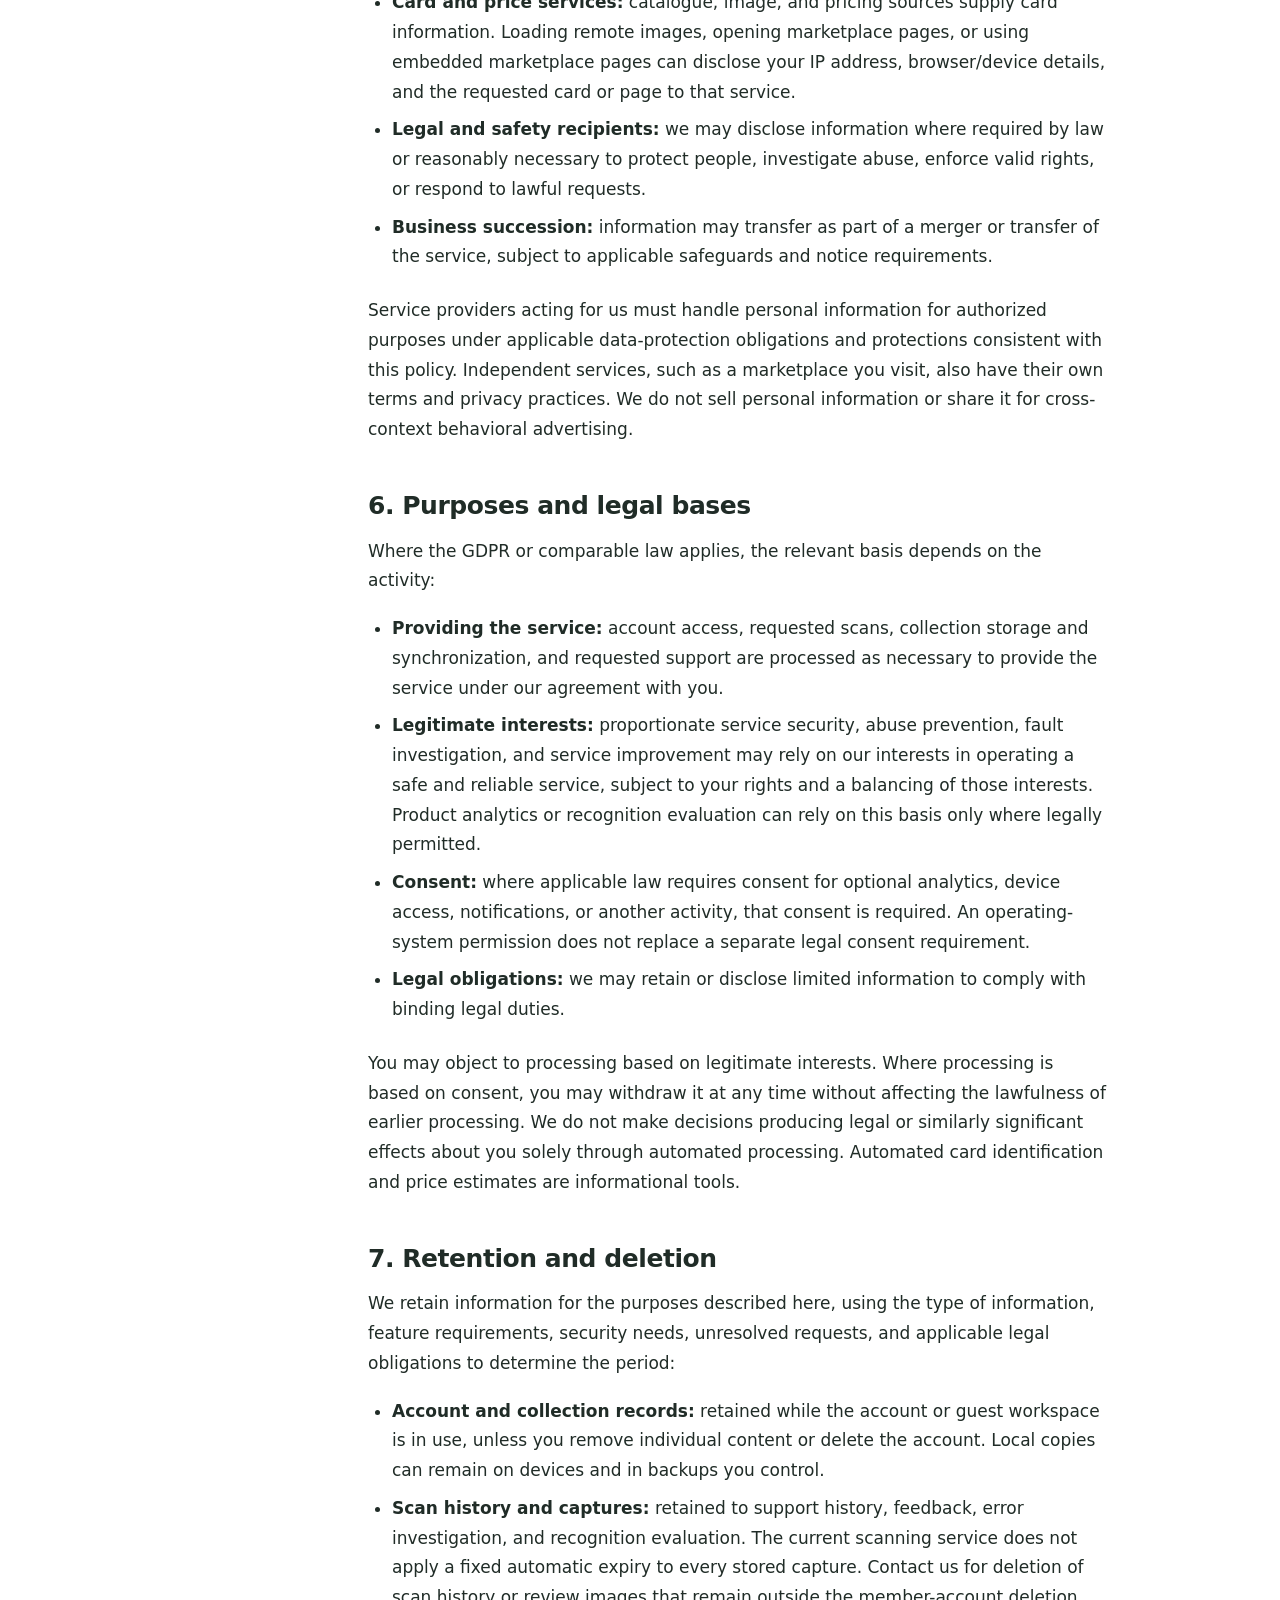
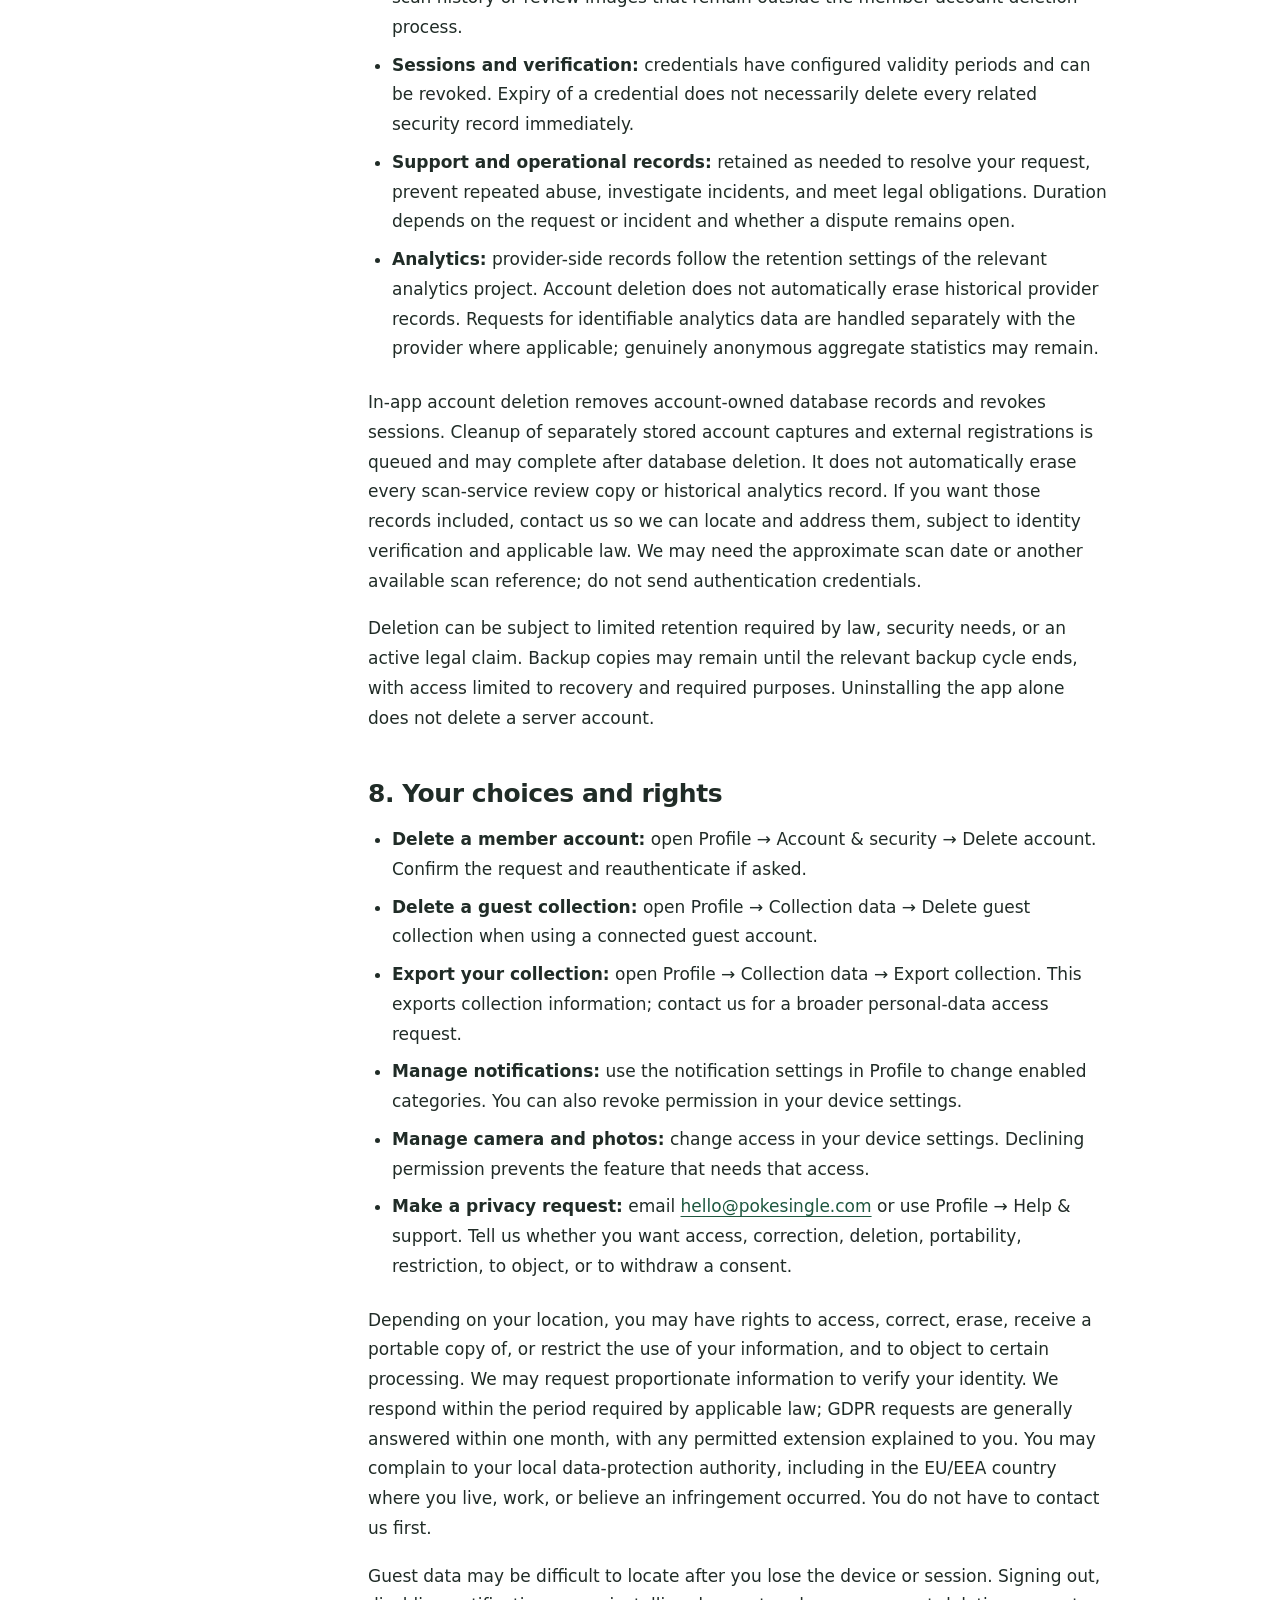
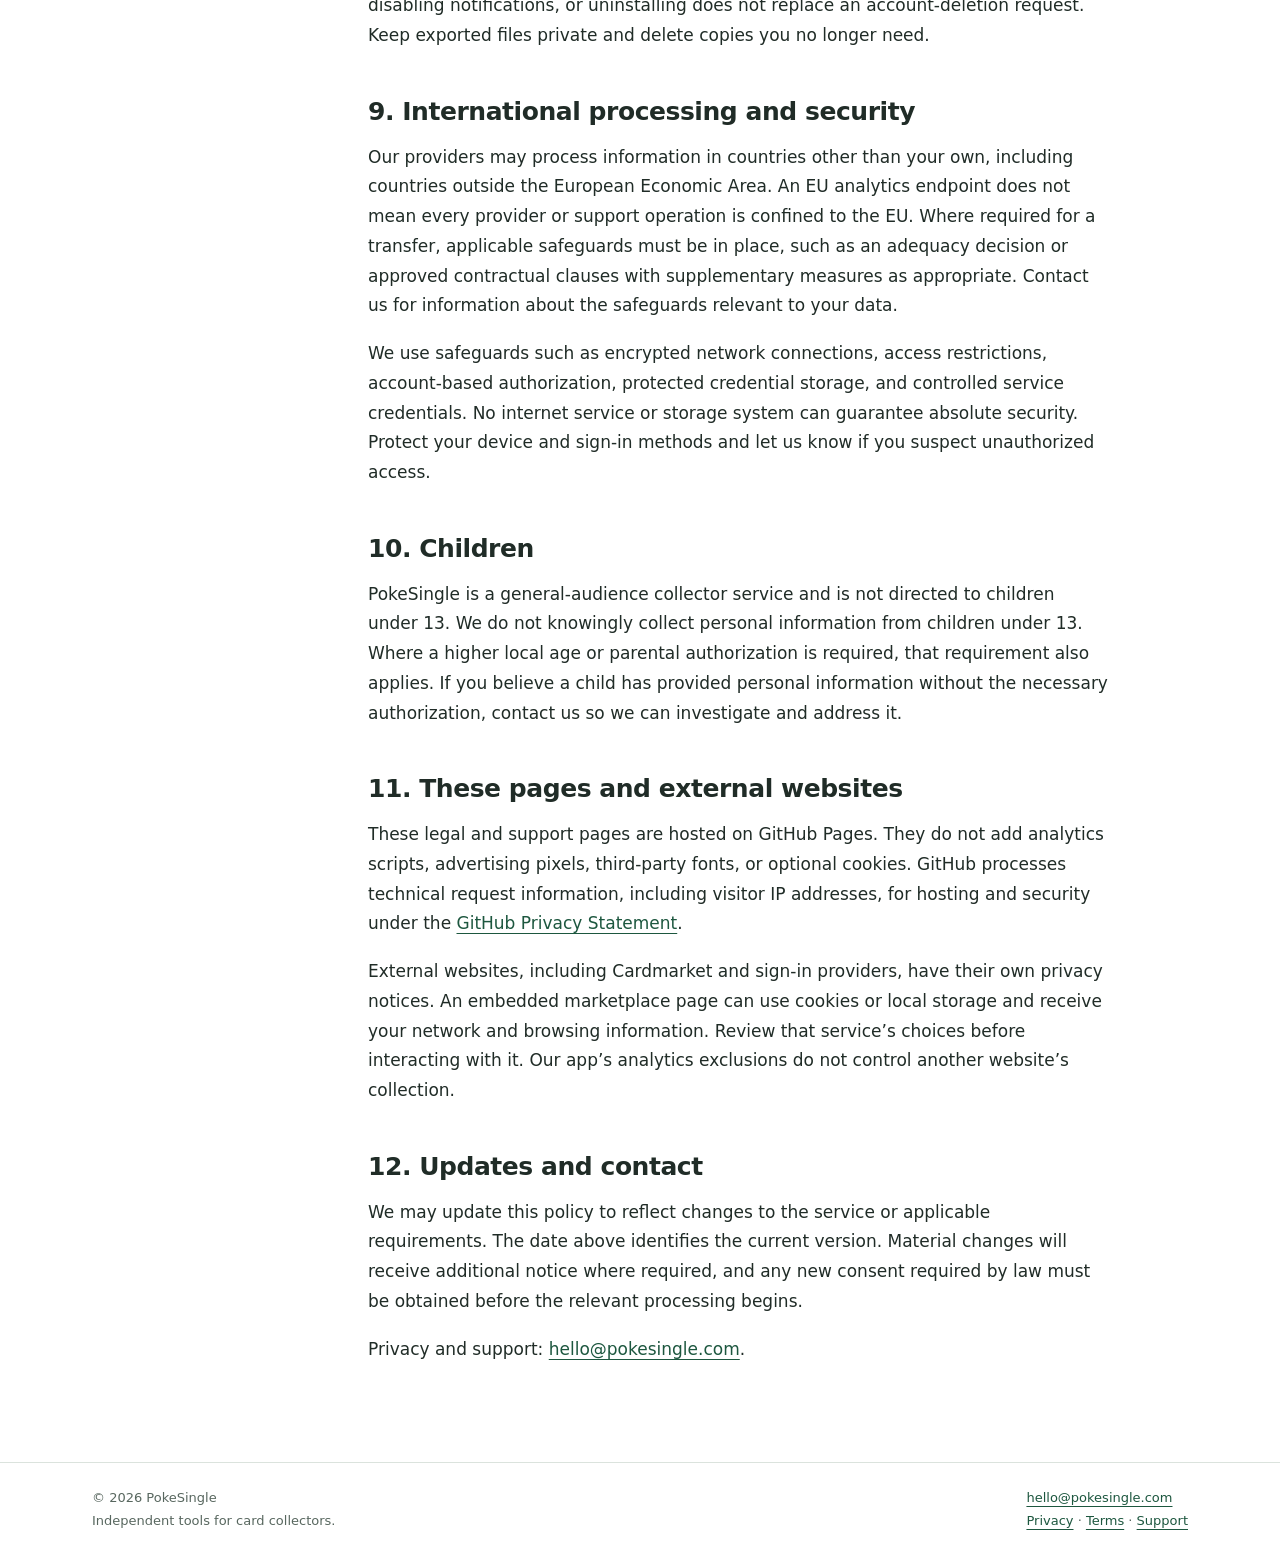
==== commit bc0c3e66: "Clarify catalogue requests and format legal page sources" ====
--- a/privacy/index.html
+++ b/privacy/index.html
@@ -1,16 +1,51 @@
 <!doctype html>
 <html lang="en"><head><meta charset="utf-8"><meta name="viewport" content="width=device-width, initial-scale=1"><title>Privacy Policy · PokeSingle</title><meta name="description" content="How PokeSingle handles account information, card photographs, collections, analytics, and your privacy choices."><meta name="referrer" content="strict-origin-when-cross-origin"><link rel="canonical" href="https://ioannischadjiminas.github.io/pokesingle-legal/privacy/"><link rel="stylesheet" href="../styles.css"><meta name="theme-color" content="#1d573f"></head>
-<body><a class="skip" href="#main">Skip to content</a><header><div class="bar"><a class="brand" href="../" aria-label="PokeSingle legal home">PokeSingle</a><nav aria-label="Main navigation"><a href="../privacy/" aria-current="page">Privacy</a><a href="../terms/">Terms</a><a href="../support/">Support</a></nav></div></header>
-<main class="wrap" id="main"><p class="eyebrow">Legal &amp; privacy</p><h1>Privacy Policy</h1><p class="lead">How PokeSingle handles account information, card photographs, collections, analytics, and your privacy choices.</p><p class="meta">Effective date: 17 October 2026 · Last updated: 17 October 2026</p><div class="layout"><aside class="contents" aria-label="On this page"><p>On this page</p><ol><li><a href="#about">1. About this policy</a></li><li><a href="#information">2. Information we handle</a></li><li><a href="#images">3. Camera, photos, and scanning</a></li><li><a href="#analytics">4. Analytics and advertising</a></li><li><a href="#sharing">5. Who receives information</a></li><li><a href="#legal-bases">6. Purposes and legal bases</a></li><li><a href="#retention">7. Retention and deletion</a></li><li><a href="#choices">8. Your choices and rights</a></li><li><a href="#transfers">9. International processing and security</a></li><li><a href="#children">10. Children</a></li><li><a href="#website">11. These pages and external websites</a></li><li><a href="#updates">12. Updates and contact</a></li></ol></aside><article><section id="about"><h2>1. About this policy</h2><p>This Privacy Policy explains how PokeSingle ("we", "us", "our") handles personal information when you use the PokeSingle app, its scanning and collection services, and these legal and support pages.</p><p>PokeSingle is the service operator and the point of contact for decisions about personal information described here. Contact us at <a href="mailto:hello@pokesingle.com">hello@pokesingle.com</a> for privacy questions or requests.</p><p>This policy describes the current service. Features and analytics availability can vary by platform, app version, and service configuration. Reading this policy or accepting our Terms of Service does not itself give consent to optional processing where consent is required.</p></section><section id="information"><h2>2. Information we handle</h2><div class="table-scroll"><table><thead><tr><th scope="col">Category</th><th scope="col">Information and source</th><th scope="col">Purpose</th></tr></thead><tbody>
+<body><a class="skip" href="#main">Skip to content</a><header><div class="bar"><a class="brand" href="../" aria-label="PokeSingle legal home">PokeSingle</a><nav aria-label="Main navigation"><a href="../privacy/" aria-current="page">Privacy</a><a href="../terms/">Terms</a><a href="../support/">Support</a></nav>
+</div></header>
+
+<main class="wrap" id="main"><p class="eyebrow">Legal &amp; privacy</p>
+<h1>Privacy Policy</h1><p class="lead">How PokeSingle handles account information, card photographs, collections, analytics, and your privacy choices.</p>
+<p class="meta">Effective date: 17 October 2026 · Last updated: 17 October 2026</p>
+<div class="layout"><aside class="contents" aria-label="On this page"><p>On this page</p>
+<ol><li><a href="#about">1. About this policy</a></li><li><a href="#information">2. Information we handle</a></li><li><a href="#images">3. Camera, photos, and scanning</a></li><li><a href="#analytics">4. Analytics and advertising</a></li><li><a href="#sharing">5. Who receives information</a></li><li><a href="#legal-bases">6. Purposes and legal bases</a></li><li><a href="#retention">7. Retention and deletion</a></li><li><a href="#choices">8. Your choices and rights</a></li><li><a href="#transfers">9. International processing and security</a></li><li><a href="#children">10. Children</a></li><li><a href="#website">11. These pages and external websites</a></li><li><a href="#updates">12. Updates and contact</a></li></ol></aside>
+<article><section id="about"><h2>1. About this policy</h2><p>This Privacy Policy explains how PokeSingle ("we", "us", "our") handles personal information when you use the PokeSingle app, its scanning and collection services, and these legal and support pages.</p>
+<p>PokeSingle is the service operator and the point of contact for decisions about personal information described here. Contact us at <a href="mailto:hello@pokesingle.com">hello@pokesingle.com</a> for privacy questions or requests.</p>
+<p>This policy describes the current service. Features and analytics availability can vary by platform, app version, and service configuration. Reading this policy or accepting our Terms of Service does not itself give consent to optional processing where consent is required.</p>
+</section>
+<section id="information"><h2>2. Information we handle</h2><div class="table-scroll"><table><thead><tr><th scope="col">Category</th><th scope="col">Information and source</th><th scope="col">Purpose</th></tr>
+</thead><tbody>
 <tr><td>Account and sign-in</td><td>Your email address, display name, internal account ID, chosen sign-in provider, provider account identifiers, verification status, and authentication/session records. Apple or Google may provide your name, email address, and profile image when available. Apple may provide a private relay address.</td><td>Create and secure your account, authenticate requests, manage devices, and recover access. We do not receive your Apple or Google password.</td></tr>
+
 <tr><td>Guest use</td><td>A technical guest identifier, local preferences, and session credentials. Core collection features can be used without registering a member account.</td><td>Keep guest data separate, maintain your session, and transfer your collection when you choose to sign in.</td></tr>
+
 <tr><td>Collection and preferences</td><td>Saved cards, quantities, card attributes you enter, binder names and contents, watchlist choices, scan results, pending reviews, language, and notification preferences. Data is held on your device and, for connected features, on our servers.</td><td>Organize and synchronize your collection, provide prices and requested alerts, and restore synchronized member data.</td></tr>
+
+<tr><td>Catalogue and prices</td><td>Search terms, filters, selected cards, and price requests you submit to our catalogue and pricing services.</td><td>Return requested search results, card details, and price information. Raw search text is not included in our custom analytics events.</td></tr>
+
 <tr><td>Images and recognition</td><td>Card photographs you capture or select for scanning, cropped or processed copies, extracted card text, recognition candidates, your corrections, and scan metadata such as time, platform, app version, language, camera source, and processing timings.</td><td>Identify cards, show scan history and review results, investigate errors, and evaluate and improve recognition quality.</td></tr>
+
 <tr><td>Notifications</td><td>Installation identifiers, push delivery tokens, platform, time zone, category preferences, delivery records, and pending-review metadata.</td><td>Deliver enabled collection summaries, price changes, watchlist opportunities, and scan-review reminders at suitable times.</td></tr>
+
 <tr><td>Support</td><td>The reply email and message you submit, report category, app version, and language. You control the content of your message.</td><td>Receive and answer questions, resolve problems, and prevent support abuse.</td></tr>
+
 <tr><td>Usage analytics</td><td>App-instance or SDK-generated identifiers, member account ID after sign-in, app opens, screen views, feature interactions, authentication outcomes, scan outcomes/timings, and aggregate collection-operation counts. SDKs may collect device model, operating system, app version, language, session information, and approximate country or region derived from network information.</td><td>Understand feature use, measure reliability and product outcomes, and improve the app.</td></tr>
+
 <tr><td>Security and service operation</td><td>IP address, user agent, request timestamps, session and service identifiers, error categories, and rate-limit records, including hashed abuse-prevention keys where implemented.</td><td>Operate the service, authenticate sessions, prevent abuse, investigate faults, and protect accounts.</td></tr>
-</tbody></table></div><p>Our custom analytics events exclude email addresses, authentication codes and tokens, raw search text, card identities and inventories, binder names, photographs, raw URLs, and raw error messages. This restriction applies to analytics; the app still processes relevant collection and image data to deliver the features you request.</p><p>We do not request contacts, microphone access, or precise device location for the current service. Network-derived approximate location is different from GPS location.</p></section><section id="images"><h2>3. Camera, photos, and scanning</h2><p>Camera access lets you photograph a card. The system photo picker lets you select an existing image. Images submitted for a scan are uploaded to our scanning service; recognition is not entirely on your device. On-device image preparation or text recognition may also run before upload.</p><p>When capture storage is enabled, the scanning service retains processed input images, card crops, extracted text, results, and feedback for recognition review and quality evaluation. Authorized operators may inspect this material to investigate incorrect results. Separate capture uploads may also be stored with your account where that feature is enabled. Images are not intentionally published as part of your collection.</p><p>Photograph cards only. Avoid including faces, addresses, payment details, identity documents, or other private material. You can decline camera access and use other available collection features. You can change camera and photo permissions in your device settings.</p></section><section id="analytics"><h2>4. Analytics and advertising</h2><p>When enabled for your app build, we use <a href="https://mixpanel.com/legal/privacy-policy/">Mixpanel</a> for product analytics and <a href="https://firebase.google.com/support/privacy">Google Analytics for Firebase</a> for selected usage and outcome events. Some aggregate synchronization events are sent by our API. Analytics providers receive their own SDK or app-instance identifiers. Member activity is associated with an internal account ID after sign-in; guest activity uses SDK-generated identifiers. Signing in can associate earlier app activity with your member activity.</p><p>The current Firebase configuration denies advertising storage, advertising user-data use, and ad personalization. We do not currently use these integrations to serve personalized advertising, send email or phone lists for advertising, or request the device advertising identifier. Any future advertising use requiring additional disclosures or permission must be addressed before it starts.</p><p>The current app has no dedicated analytics on/off switch or analytics consent dialog. Notification and camera permissions do not control analytics. To object to analytics or request access or deletion, contact <a href="mailto:hello@pokesingle.com">hello@pokesingle.com</a>. We will explain the available controls and assess your request under applicable law. A local SDK reset or signing out does not erase historical records already held by an analytics provider.</p></section><section id="sharing"><h2>5. Who receives information</h2><p>We share information only as needed for the purposes described in this policy:</p><ul>
+
+</tbody></table>
+</div><p>Our custom analytics events exclude email addresses, authentication codes and tokens, raw search text, card identities and inventories, binder names, photographs, raw URLs, and raw error messages. This restriction applies to analytics; the app still processes relevant collection and image data to deliver the features you request.</p>
+<p>We do not request contacts, microphone access, or precise device location for the current service. Network-derived approximate location is different from GPS location.</p>
+</section>
+<section id="images"><h2>3. Camera, photos, and scanning</h2><p>Camera access lets you photograph a card. The system photo picker lets you select an existing image. Images submitted for a scan are uploaded to our scanning service; recognition is not entirely on your device. On-device image preparation or text recognition may also run before upload.</p>
+<p>When capture storage is enabled, the scanning service retains processed input images, card crops, extracted text, results, and feedback for recognition review and quality evaluation. Authorized operators may inspect this material to investigate incorrect results. Separate capture uploads may also be stored with your account where that feature is enabled. Images are not intentionally published as part of your collection.</p>
+<p>Photograph cards only. Avoid including faces, addresses, payment details, identity documents, or other private material. You can decline camera access and use other available collection features. You can change camera and photo permissions in your device settings.</p>
+</section>
+<section id="analytics"><h2>4. Analytics and advertising</h2><p>When enabled for your app build, we use <a href="https://mixpanel.com/legal/privacy-policy/">Mixpanel</a> for product analytics and <a href="https://firebase.google.com/support/privacy">Google Analytics for Firebase</a> for selected usage and outcome events. Some aggregate synchronization events are sent by our API. Analytics providers receive their own SDK or app-instance identifiers. Member activity is associated with an internal account ID after sign-in; guest activity uses SDK-generated identifiers. Signing in can associate earlier app activity with your member activity.</p>
+<p>The current Firebase configuration denies advertising storage, advertising user-data use, and ad personalization. We do not currently use these integrations to serve personalized advertising, send email or phone lists for advertising, or request the device advertising identifier. Any future advertising use requiring additional disclosures or permission must be addressed before it starts.</p>
+<p>The current app has no dedicated analytics on/off switch or analytics consent dialog. Notification and camera permissions do not control analytics. To object to analytics or request access or deletion, contact <a href="mailto:hello@pokesingle.com">hello@pokesingle.com</a>. We will explain the available controls and assess your request under applicable law. A local SDK reset or signing out does not erase historical records already held by an analytics provider.</p>
+</section>
+<section id="sharing"><h2>5. Who receives information</h2><p>We share information only as needed for the purposes described in this policy:</p>
+<ul>
 <li><strong>Infrastructure providers:</strong> hosting, database, network, and storage services process account, collection, scan, and operational data. Cloudflare R2 is used for separate capture storage when that feature is configured.</li>
 <li><strong>Authentication providers:</strong> Apple and Google process sign-in requests when you choose their services. Their own privacy notices also apply to their independent processing.</li>
 <li><strong>Analytics providers:</strong> Mixpanel and Google receive the analytics information described above when enabled.</li>
@@ -18,23 +53,54 @@
 <li><strong>Card and price services:</strong> catalogue, image, and pricing sources supply card information. Loading remote images, opening marketplace pages, or using embedded marketplace pages can disclose your IP address, browser/device details, and the requested card or page to that service.</li>
 <li><strong>Legal and safety recipients:</strong> we may disclose information where required by law or reasonably necessary to protect people, investigate abuse, enforce valid rights, or respond to lawful requests.</li>
 <li><strong>Business succession:</strong> information may transfer as part of a merger or transfer of the service, subject to applicable safeguards and notice requirements.</li>
-</ul><p>Service providers acting for us must handle personal information for authorized purposes under applicable data-protection obligations and protections consistent with this policy. Independent services, such as a marketplace you visit, also have their own terms and privacy practices. We do not sell personal information or share it for cross-context behavioral advertising.</p></section><section id="legal-bases"><h2>6. Purposes and legal bases</h2><p>Where the GDPR or comparable law applies, the relevant basis depends on the activity:</p><ul>
+</ul>
+<p>Service providers acting for us must handle personal information for authorized purposes under applicable data-protection obligations and protections consistent with this policy. Independent services, such as a marketplace you visit, also have their own terms and privacy practices. We do not sell personal information or share it for cross-context behavioral advertising.</p>
+</section>
+<section id="legal-bases"><h2>6. Purposes and legal bases</h2><p>Where the GDPR or comparable law applies, the relevant basis depends on the activity:</p>
+<ul>
 <li><strong>Providing the service:</strong> account access, requested scans, collection storage and synchronization, and requested support are processed as necessary to provide the service under our agreement with you.</li>
 <li><strong>Legitimate interests:</strong> proportionate service security, abuse prevention, fault investigation, and service improvement may rely on our interests in operating a safe and reliable service, subject to your rights and a balancing of those interests. Product analytics or recognition evaluation can rely on this basis only where legally permitted.</li>
 <li><strong>Consent:</strong> where applicable law requires consent for optional analytics, device access, notifications, or another activity, that consent is required. An operating-system permission does not replace a separate legal consent requirement.</li>
 <li><strong>Legal obligations:</strong> we may retain or disclose limited information to comply with binding legal duties.</li>
-</ul><p>You may object to processing based on legitimate interests. Where processing is based on consent, you may withdraw it at any time without affecting the lawfulness of earlier processing. We do not make decisions producing legal or similarly significant effects about you solely through automated processing. Automated card identification and price estimates are informational tools.</p></section><section id="retention"><h2>7. Retention and deletion</h2><p>We retain information for the purposes described here, using the type of information, feature requirements, security needs, unresolved requests, and applicable legal obligations to determine the period:</p><ul>
+</ul>
+<p>You may object to processing based on legitimate interests. Where processing is based on consent, you may withdraw it at any time without affecting the lawfulness of earlier processing. We do not make decisions producing legal or similarly significant effects about you solely through automated processing. Automated card identification and price estimates are informational tools.</p>
+</section>
+<section id="retention"><h2>7. Retention and deletion</h2><p>We retain information for the purposes described here, using the type of information, feature requirements, security needs, unresolved requests, and applicable legal obligations to determine the period:</p>
+<ul>
 <li><strong>Account and collection records:</strong> retained while the account or guest workspace is in use, unless you remove individual content or delete the account. Local copies can remain on devices and in backups you control.</li>
 <li><strong>Scan history and captures:</strong> retained to support history, feedback, error investigation, and recognition evaluation. The current scanning service does not apply a fixed automatic expiry to every stored capture. Contact us for deletion of scan history or review images that remain outside the member-account deletion process.</li>
 <li><strong>Sessions and verification:</strong> credentials have configured validity periods and can be revoked. Expiry of a credential does not necessarily delete every related security record immediately.</li>
 <li><strong>Support and operational records:</strong> retained as needed to resolve your request, prevent repeated abuse, investigate incidents, and meet legal obligations. Duration depends on the request or incident and whether a dispute remains open.</li>
 <li><strong>Analytics:</strong> provider-side records follow the retention settings of the relevant analytics project. Account deletion does not automatically erase historical provider records. Requests for identifiable analytics data are handled separately with the provider where applicable; genuinely anonymous aggregate statistics may remain.</li>
-</ul><p>In-app account deletion removes account-owned database records and revokes sessions. Cleanup of separately stored account captures and external registrations is queued and may complete after database deletion. It does not automatically erase every scan-service review copy or historical analytics record. If you want those records included, contact us so we can locate and address them, subject to identity verification and applicable law. We may need the approximate scan date or another available scan reference; do not send authentication credentials.</p><p>Deletion can be subject to limited retention required by law, security needs, or an active legal claim. Backup copies may remain until the relevant backup cycle ends, with access limited to recovery and required purposes. Uninstalling the app alone does not delete a server account.</p></section><section id="choices"><h2>8. Your choices and rights</h2><ul>
+</ul>
+<p>In-app account deletion removes account-owned database records and revokes sessions. Cleanup of separately stored account captures and external registrations is queued and may complete after database deletion. It does not automatically erase every scan-service review copy or historical analytics record. If you want those records included, contact us so we can locate and address them, subject to identity verification and applicable law. We may need the approximate scan date or another available scan reference; do not send authentication credentials.</p>
+<p>Deletion can be subject to limited retention required by law, security needs, or an active legal claim. Backup copies may remain until the relevant backup cycle ends, with access limited to recovery and required purposes. Uninstalling the app alone does not delete a server account.</p>
+</section>
+<section id="choices"><h2>8. Your choices and rights</h2><ul>
 <li><strong>Delete a member account:</strong> open Profile → Account &amp; security → Delete account. Confirm the request and reauthenticate if asked.</li>
 <li><strong>Delete a guest collection:</strong> open Profile → Collection data → Delete guest collection when using a connected guest account.</li>
 <li><strong>Export your collection:</strong> open Profile → Collection data → Export collection. This exports collection information; contact us for a broader personal-data access request.</li>
 <li><strong>Manage notifications:</strong> use the notification settings in Profile to change enabled categories. You can also revoke permission in your device settings.</li>
 <li><strong>Manage camera and photos:</strong> change access in your device settings. Declining permission prevents the feature that needs that access.</li>
 <li><strong>Make a privacy request:</strong> email <a href="mailto:hello@pokesingle.com?subject=PokeSingle%20privacy%20request">hello@pokesingle.com</a> or use Profile → Help &amp; support. Tell us whether you want access, correction, deletion, portability, restriction, to object, or to withdraw a consent.</li>
-</ul><p>Depending on your location, you may have rights to access, correct, erase, receive a portable copy of, or restrict the use of your information, and to object to certain processing. We may request proportionate information to verify your identity. We respond within the period required by applicable law; GDPR requests are generally answered within one month, with any permitted extension explained to you. You may complain to your local data-protection authority, including in the EU/EEA country where you live, work, or believe an infringement occurred. You do not have to contact us first.</p><p>Guest data may be difficult to locate after you lose the device or session. Signing out, disabling notifications, or uninstalling does not replace an account-deletion request. Keep exported files private and delete copies you no longer need.</p></section><section id="transfers"><h2>9. International processing and security</h2><p>Our providers may process information in countries other than your own, including countries outside the European Economic Area. An EU analytics endpoint does not mean every provider or support operation is confined to the EU. Where required for a transfer, applicable safeguards must be in place, such as an adequacy decision or approved contractual clauses with supplementary measures as appropriate. Contact us for information about the safeguards relevant to your data.</p><p>We use safeguards such as encrypted network connections, access restrictions, account-based authorization, protected credential storage, and controlled service credentials. No internet service or storage system can guarantee absolute security. Protect your device and sign-in methods and let us know if you suspect unauthorized access.</p></section><section id="children"><h2>10. Children</h2><p>PokeSingle is a general-audience collector service and is not directed to children under 13. We do not knowingly collect personal information from children under 13. Where a higher local age or parental authorization is required, that requirement also applies. If you believe a child has provided personal information without the necessary authorization, contact us so we can investigate and address it.</p></section><section id="website"><h2>11. These pages and external websites</h2><p>These legal and support pages are hosted on GitHub Pages. They do not add analytics scripts, advertising pixels, third-party fonts, or optional cookies. GitHub processes technical request information, including visitor IP addresses, for hosting and security under the <a href="https://docs.github.com/en/site-policy/privacy-policies/github-general-privacy-statement">GitHub Privacy Statement</a>.</p><p>External websites, including Cardmarket and sign-in providers, have their own privacy notices. An embedded marketplace page can use cookies or local storage and receive your network and browsing information. Review that service’s choices before interacting with it. Our app’s analytics exclusions do not control another website’s collection.</p></section><section id="updates"><h2>12. Updates and contact</h2><p>We may update this policy to reflect changes to the service or applicable requirements. The date above identifies the current version. Material changes will receive additional notice where required, and any new consent required by law must be obtained before the relevant processing begins.</p><p>Privacy and support: <a href="mailto:hello@pokesingle.com">hello@pokesingle.com</a>.</p></section></article></div></main>
-<footer><div class="bar"><p>© 2026 PokeSingle<br>Independent tools for card collectors.</p><p><a href="mailto:hello@pokesingle.com">hello@pokesingle.com</a><br><a href="../privacy/">Privacy</a> · <a href="../terms/">Terms</a> · <a href="../support/">Support</a></p></div></footer></body></html>
+</ul>
+<p>Depending on your location, you may have rights to access, correct, erase, receive a portable copy of, or restrict the use of your information, and to object to certain processing. We may request proportionate information to verify your identity. We respond within the period required by applicable law; GDPR requests are generally answered within one month, with any permitted extension explained to you. You may complain to your local data-protection authority, including in the EU/EEA country where you live, work, or believe an infringement occurred. You do not have to contact us first.</p>
+<p>Guest data may be difficult to locate after you lose the device or session. Signing out, disabling notifications, or uninstalling does not replace an account-deletion request. Keep exported files private and delete copies you no longer need.</p>
+</section>
+<section id="transfers"><h2>9. International processing and security</h2><p>Our providers may process information in countries other than your own, including countries outside the European Economic Area. An EU analytics endpoint does not mean every provider or support operation is confined to the EU. Where required for a transfer, applicable safeguards must be in place, such as an adequacy decision or approved contractual clauses with supplementary measures as appropriate. Contact us for information about the safeguards relevant to your data.</p>
+<p>We use safeguards such as encrypted network connections, access restrictions, account-based authorization, protected credential storage, and controlled service credentials. No internet service or storage system can guarantee absolute security. Protect your device and sign-in methods and let us know if you suspect unauthorized access.</p>
+</section>
+<section id="children"><h2>10. Children</h2><p>PokeSingle is a general-audience collector service and is not directed to children under 13. We do not knowingly collect personal information from children under 13. Where a higher local age or parental authorization is required, that requirement also applies. If you believe a child has provided personal information without the necessary authorization, contact us so we can investigate and address it.</p>
+</section>
+<section id="website"><h2>11. These pages and external websites</h2><p>These legal and support pages are hosted on GitHub Pages. They do not add analytics scripts, advertising pixels, third-party fonts, or optional cookies. GitHub processes technical request information, including visitor IP addresses, for hosting and security under the <a href="https://docs.github.com/en/site-policy/privacy-policies/github-general-privacy-statement">GitHub Privacy Statement</a>.</p>
+<p>External websites, including Cardmarket and sign-in providers, have their own privacy notices. An embedded marketplace page can use cookies or local storage and receive your network and browsing information. Review that service’s choices before interacting with it. Our app’s analytics exclusions do not control another website’s collection.</p>
+</section>
+<section id="updates"><h2>12. Updates and contact</h2><p>We may update this policy to reflect changes to the service or applicable requirements. The date above identifies the current version. Material changes will receive additional notice where required, and any new consent required by law must be obtained before the relevant processing begins.</p>
+<p>Privacy and support: <a href="mailto:hello@pokesingle.com">hello@pokesingle.com</a>.</p>
+</section>
+</article>
+</div></main>
+<footer><div class="bar"><p>© 2026 PokeSingle<br>Independent tools for card collectors.</p>
+<p><a href="mailto:hello@pokesingle.com">hello@pokesingle.com</a><br><a href="../privacy/">Privacy</a> · <a href="../terms/">Terms</a> · <a href="../support/">Support</a></p>
+</div></footer>
+</body></html>
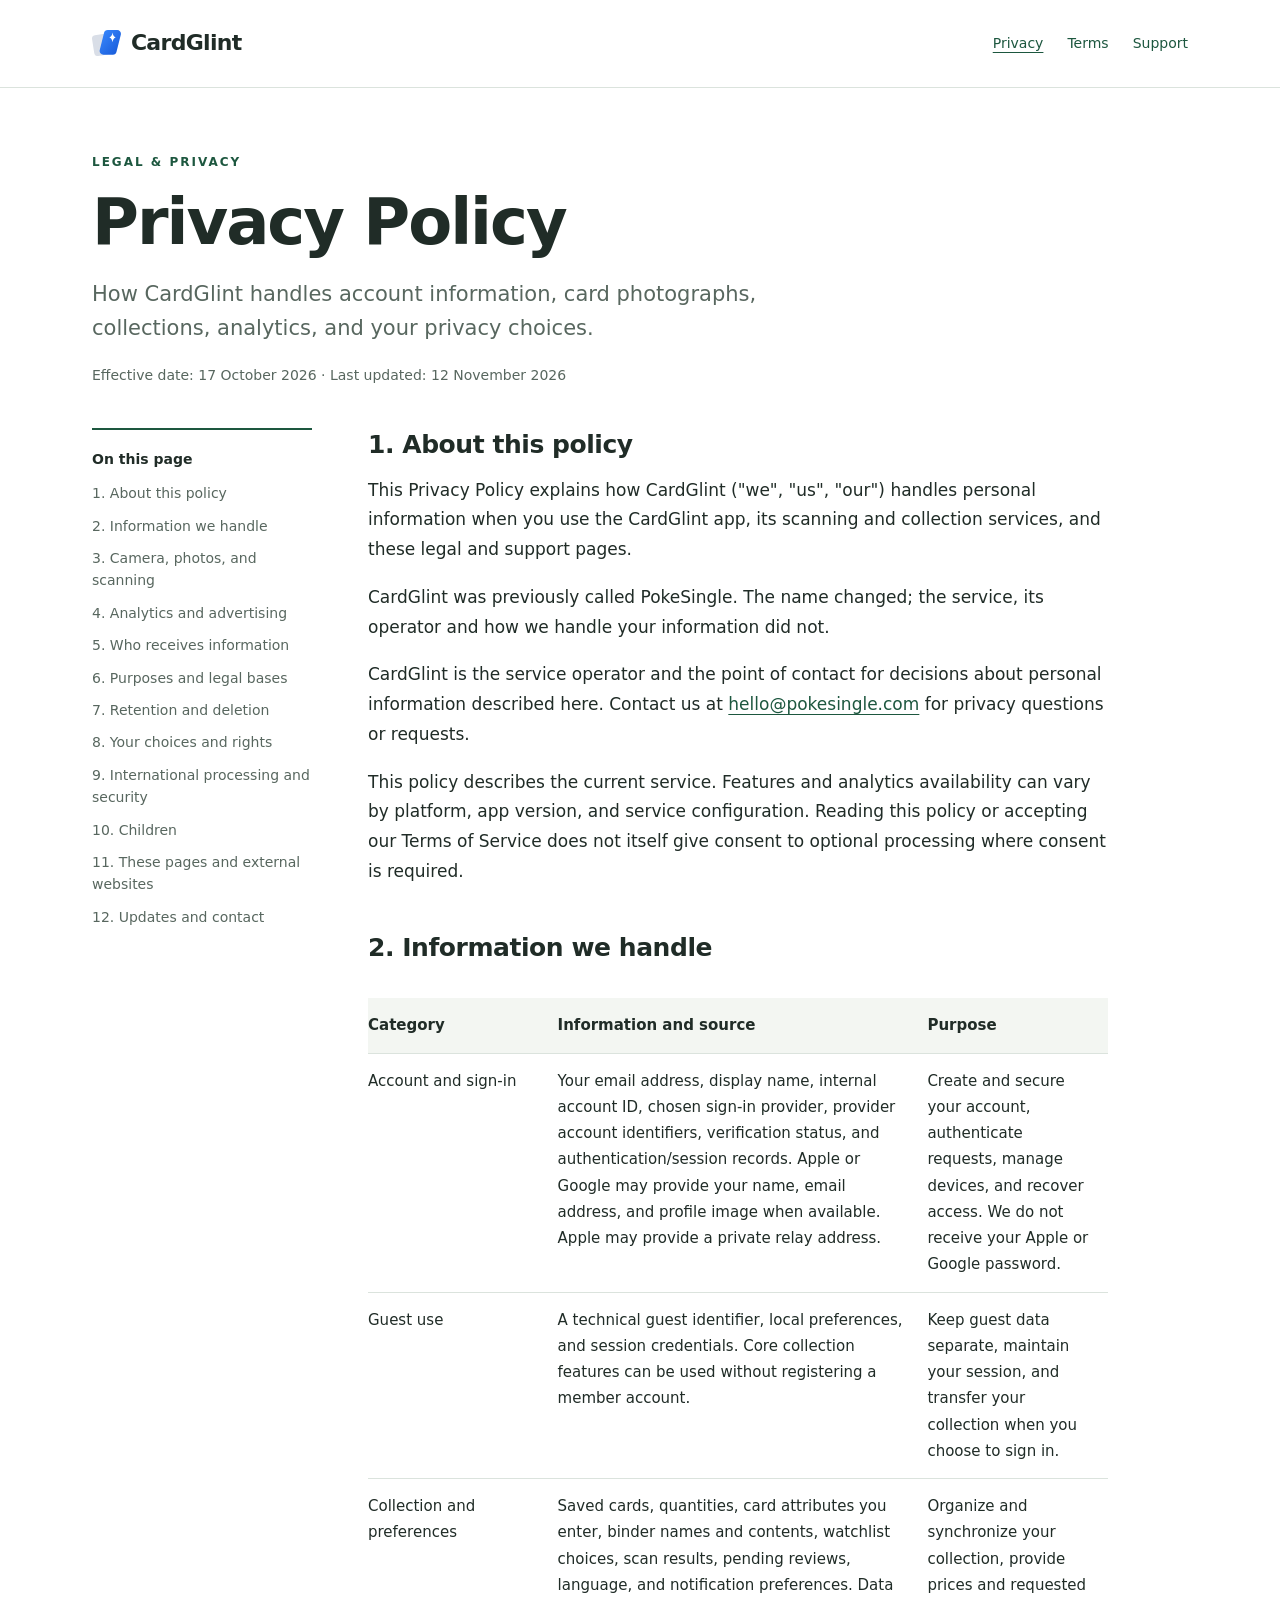
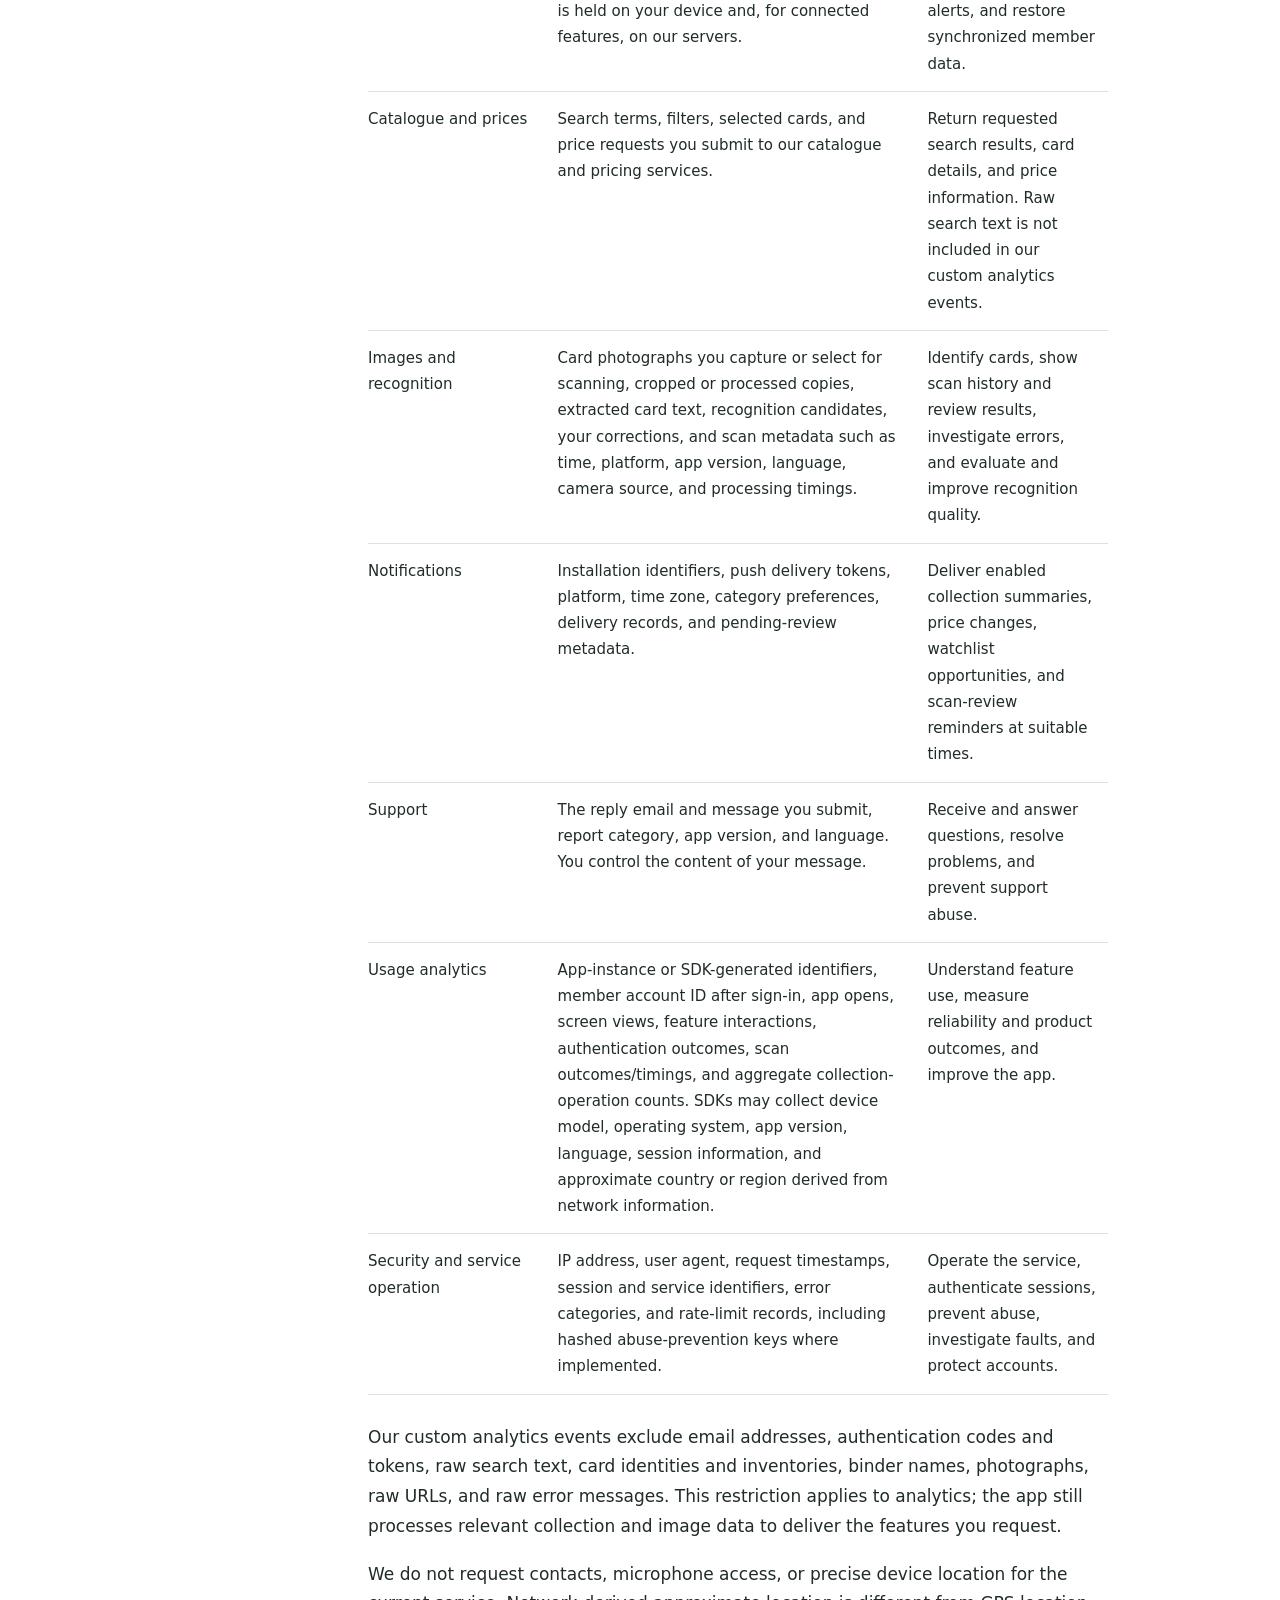
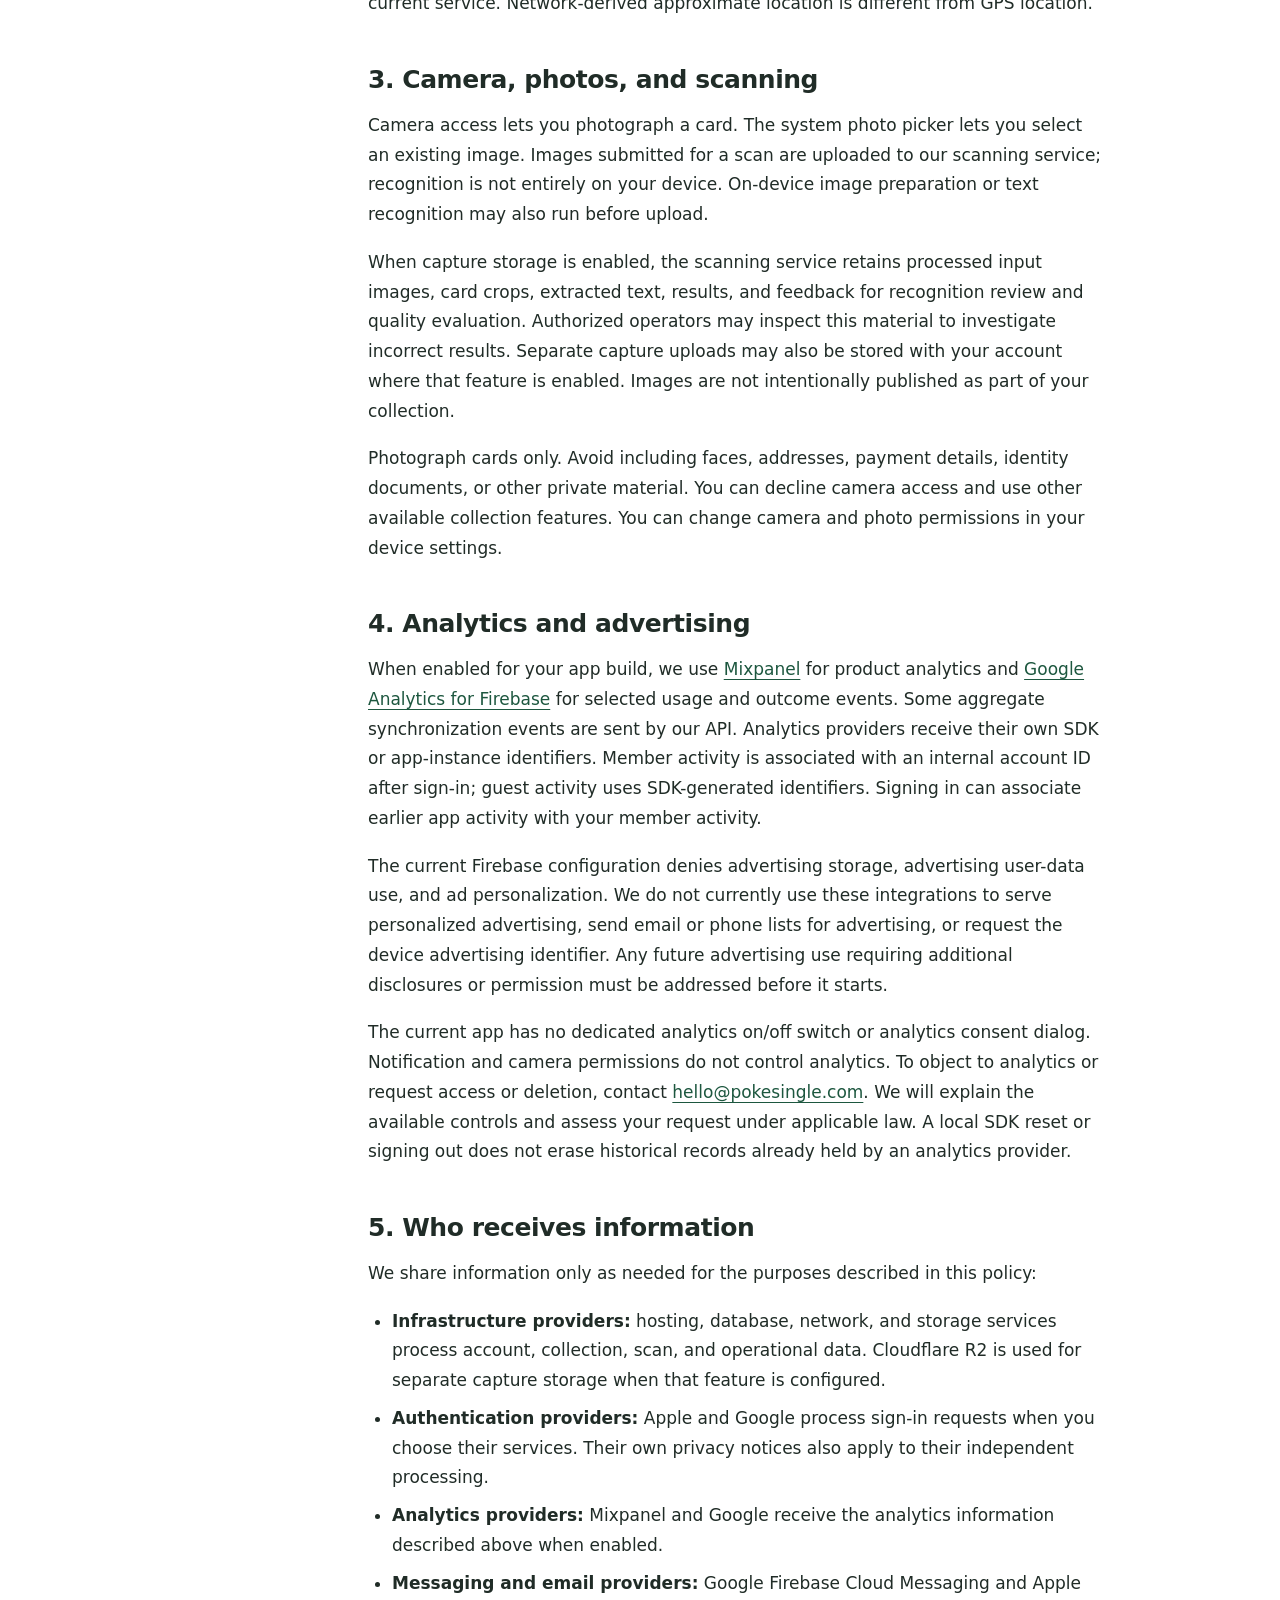
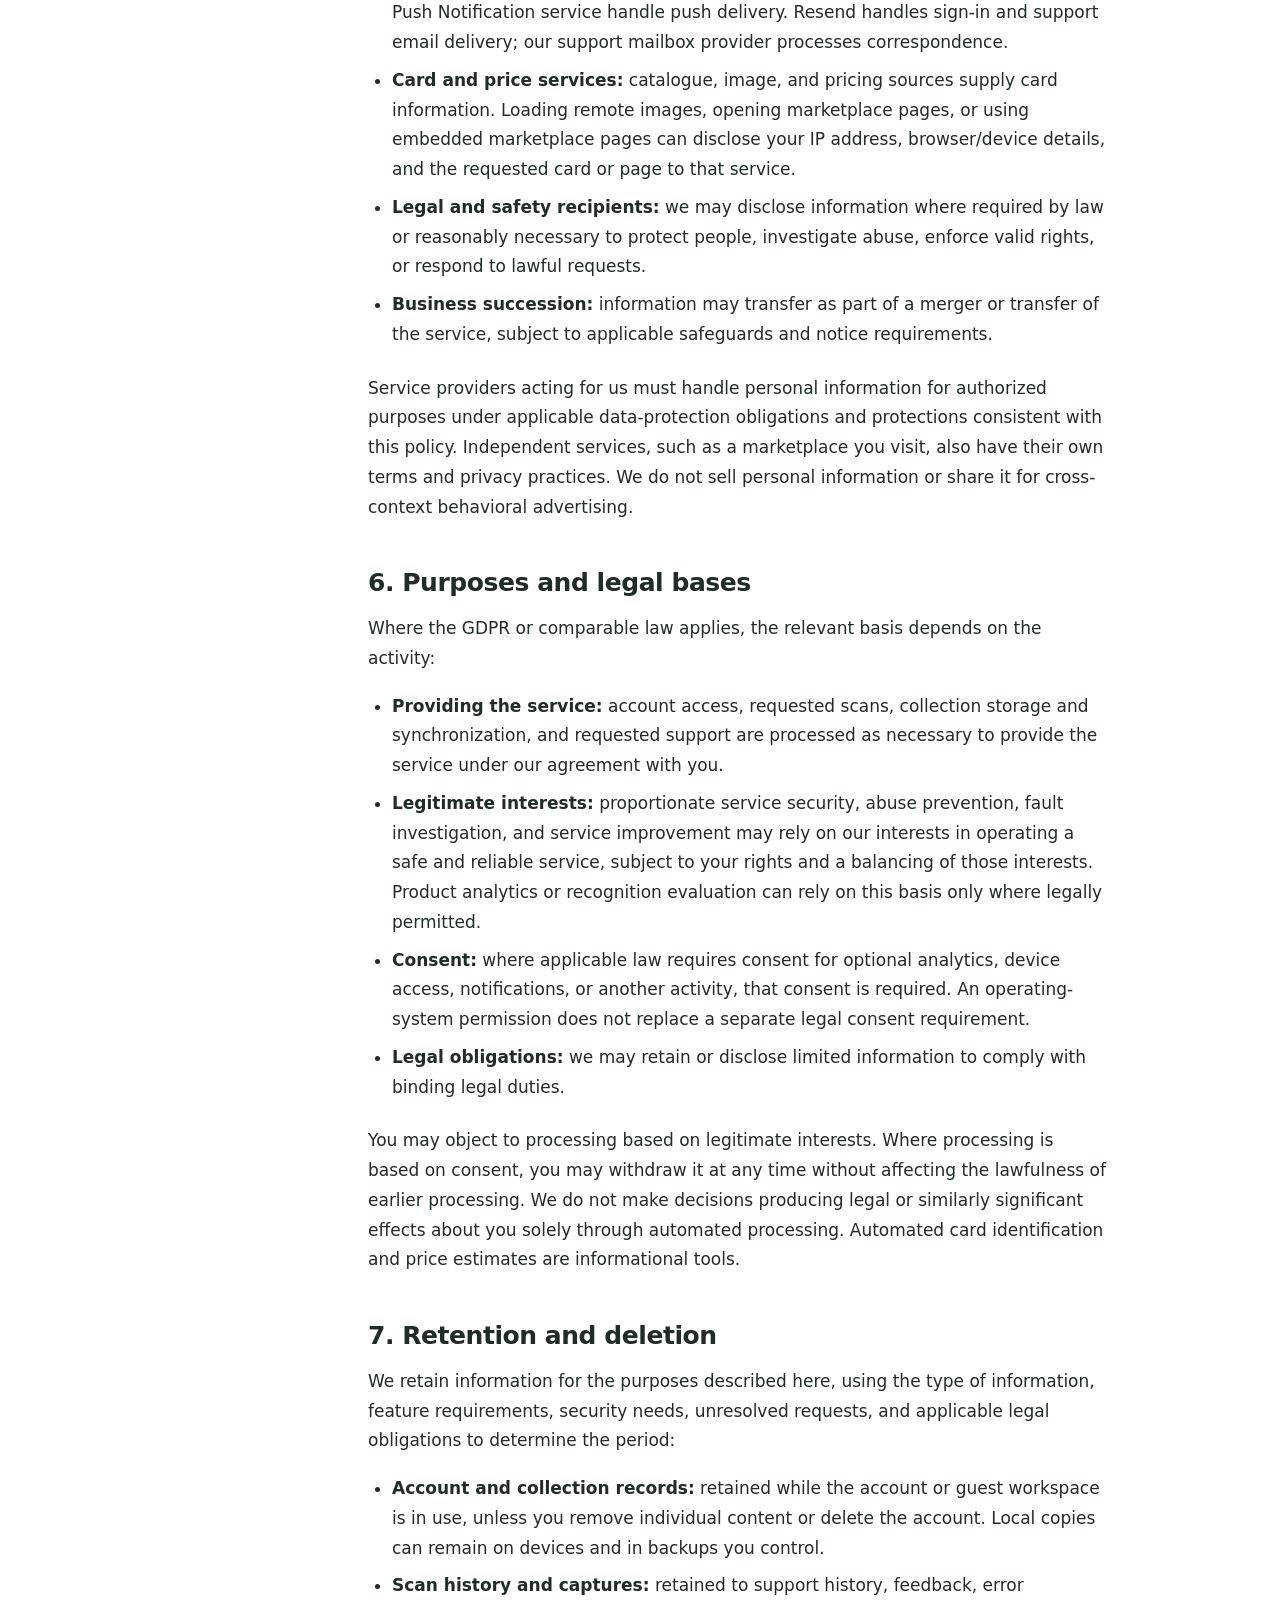
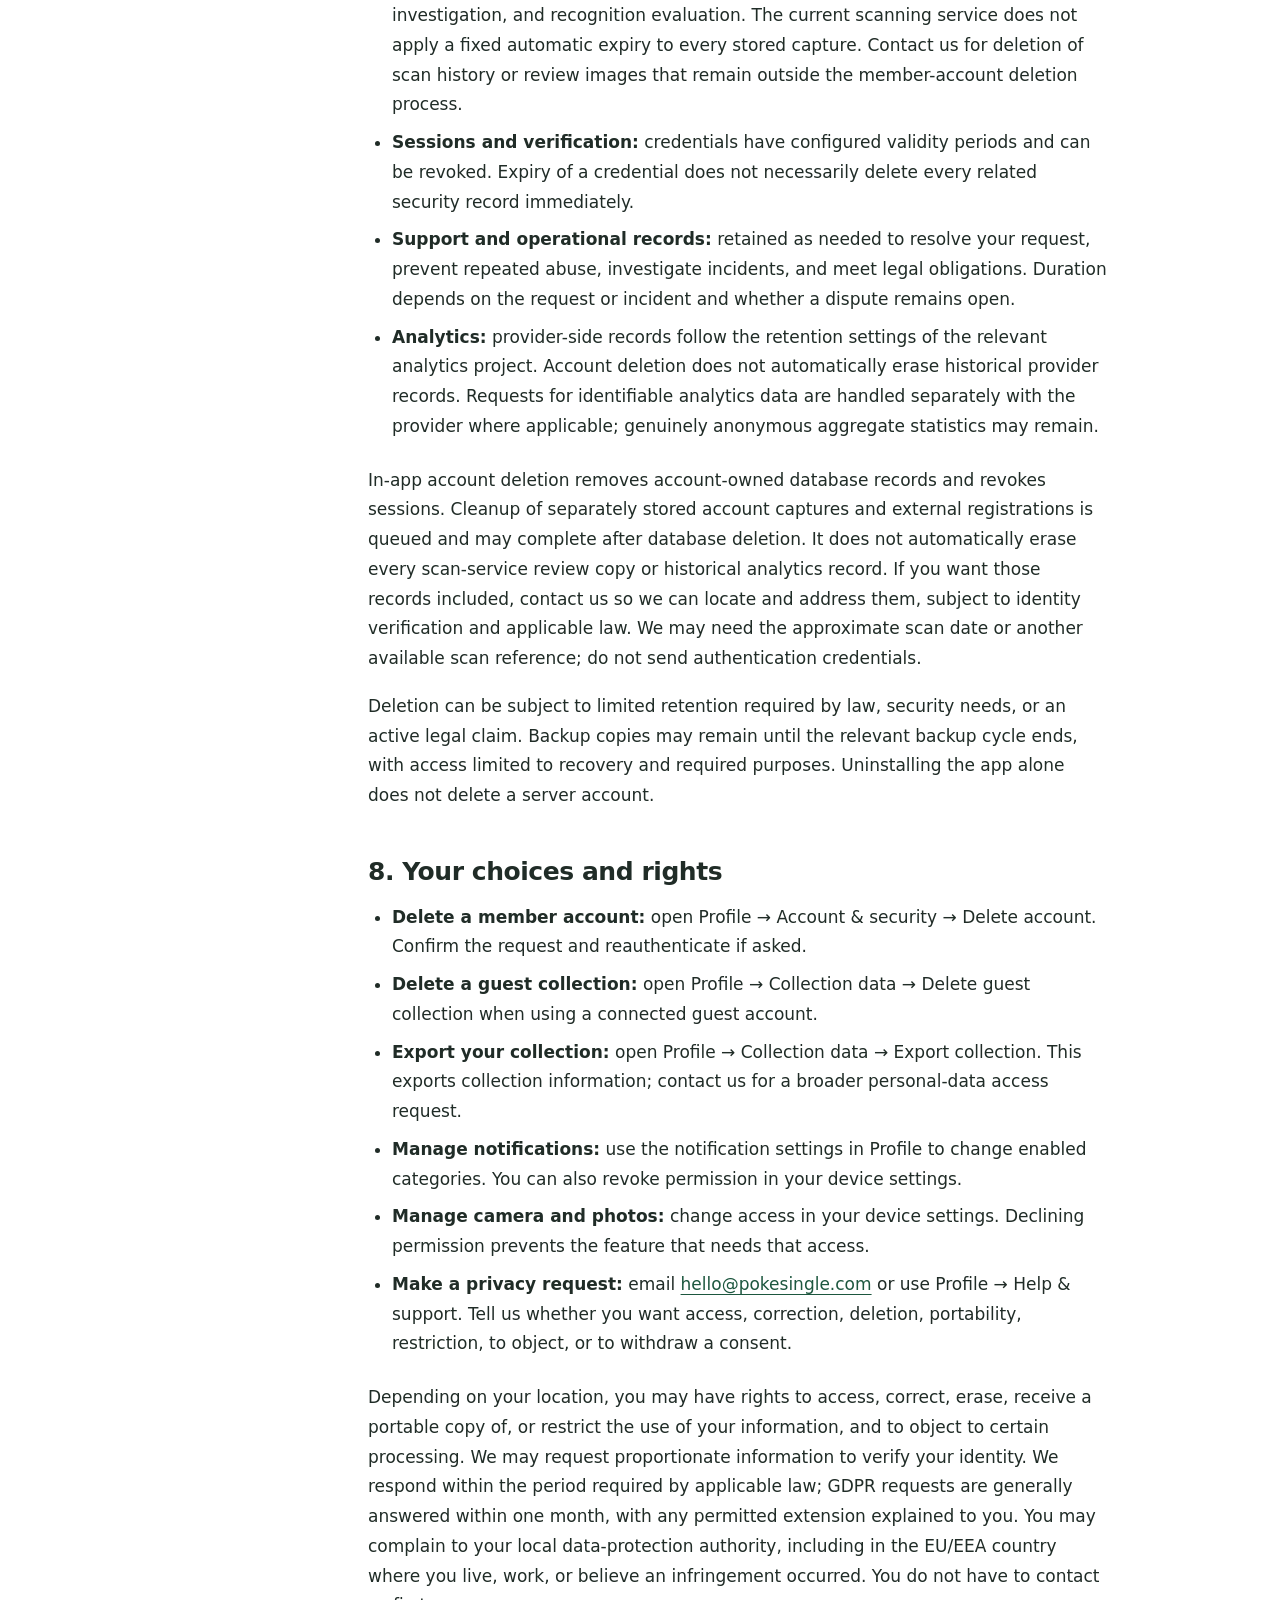
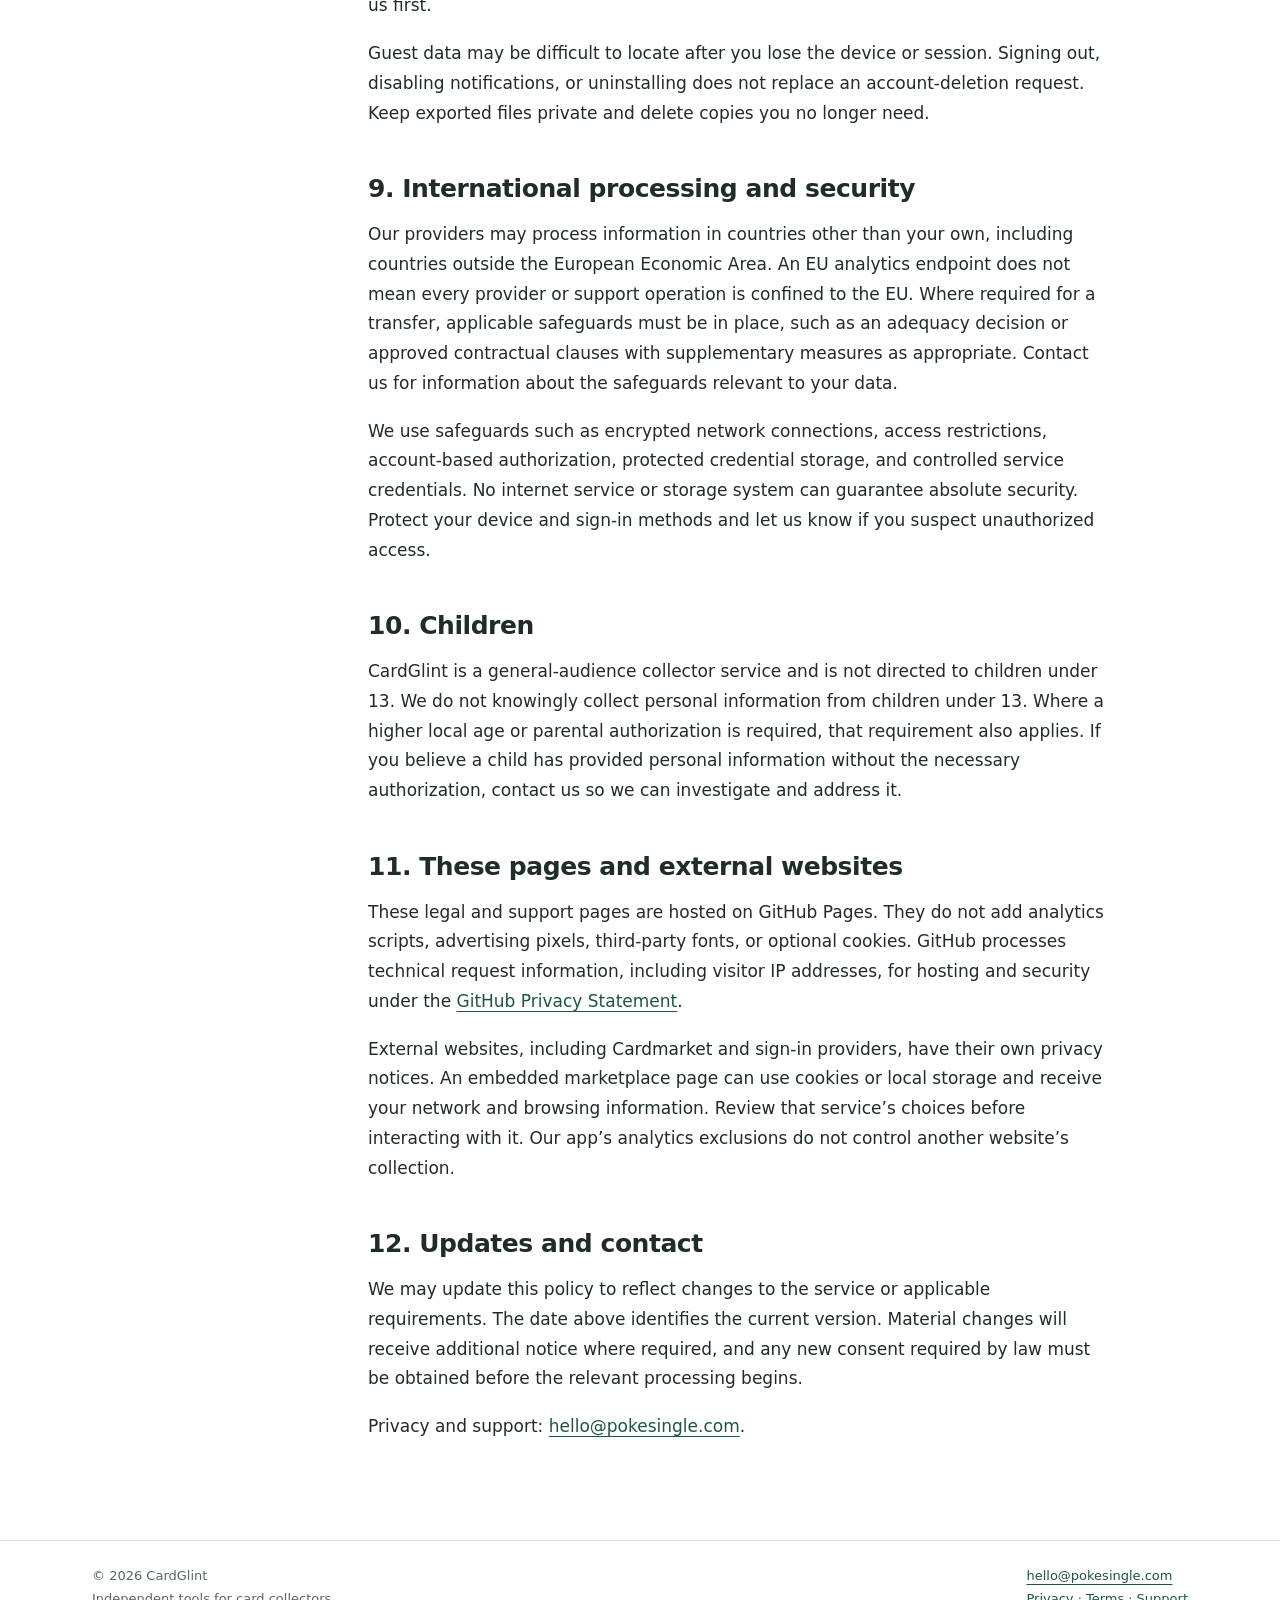
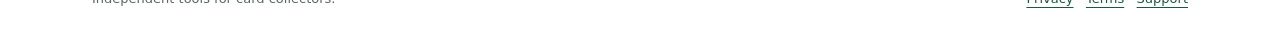
==== commit 22029cee: "Rename the site to CardGlint The privacy policy, terms, support and home pages use the CardGlint nam" ====
--- a/privacy/index.html
+++ b/privacy/index.html
@@ -1,15 +1,15 @@
 <!doctype html>
-<html lang="en"><head><meta charset="utf-8"><meta name="viewport" content="width=device-width, initial-scale=1"><title>Privacy Policy · PokeSingle</title><meta name="description" content="How PokeSingle handles account information, card photographs, collections, analytics, and your privacy choices."><meta name="referrer" content="strict-origin-when-cross-origin"><link rel="canonical" href="https://ioannischadjiminas.github.io/pokesingle-legal/privacy/"><link rel="stylesheet" href="../styles.css"><meta name="theme-color" content="#1d573f"></head>
-<body><a class="skip" href="#main">Skip to content</a><header><div class="bar"><a class="brand" href="../" aria-label="PokeSingle legal home">PokeSingle</a><nav aria-label="Main navigation"><a href="../privacy/" aria-current="page">Privacy</a><a href="../terms/">Terms</a><a href="../support/">Support</a></nav>
+<html lang="en"><head><meta charset="utf-8"><meta name="viewport" content="width=device-width, initial-scale=1"><title>Privacy Policy · CardGlint</title><meta name="description" content="How CardGlint handles account information, card photographs, collections, analytics, and your privacy choices."><meta name="referrer" content="strict-origin-when-cross-origin"><link rel="canonical" href="https://ioannischadjiminas.github.io/pokesingle-legal/privacy/"><link rel="stylesheet" href="../styles.css"><meta name="theme-color" content="#1d573f"></head>
+<body><a class="skip" href="#main">Skip to content</a><header><div class="bar"><a class="brand" href="../" aria-label="CardGlint legal home"><svg class="mark" viewBox="11.170 15.000 77.289 69.480" aria-hidden="true" focusable="false"><defs><linearGradient id="card" x1="0" y1="0" x2="1" y2="1"><stop offset="0" stop-color="#3B8BFF"/><stop offset="1" stop-color="#1557D6"/></linearGradient></defs><path d="M17.218,76.895L11.274,39.363A9,9 0 0 1 18.755,29.066L40.484,25.624A9,9 0 0 1 50.782,33.105L56.726,70.637A9,9 0 0 1 49.245,80.934L27.516,84.376A9,9 0 0 1 17.218,76.895Z" fill="#D9DEE7"/><path d="M31.901,68.581L43.370,22.581A10,10 0 0 1 53.073,15.000L78.461,15.000A10,10 0 0 1 88.164,27.419L76.695,73.419A10,10 0 0 1 66.992,81.000L41.604,81.000A10,10 0 0 1 31.901,68.581Z" fill="url(#card)"/><path d="M66,22Q67.6,33.4 74.5,35Q67.6,36.6 66,48Q64.4,36.6 57.5,35Q64.4,33.4 66,22Z" fill="#FFFFFF"/></svg>CardGlint</a><nav aria-label="Main navigation"><a href="../privacy/" aria-current="page">Privacy</a><a href="../terms/">Terms</a><a href="../support/">Support</a></nav>
 </div></header>
 
 <main class="wrap" id="main"><p class="eyebrow">Legal &amp; privacy</p>
-<h1>Privacy Policy</h1><p class="lead">How PokeSingle handles account information, card photographs, collections, analytics, and your privacy choices.</p>
-<p class="meta">Effective date: 17 October 2026 · Last updated: 17 October 2026</p>
+<h1>Privacy Policy</h1><p class="lead">How CardGlint handles account information, card photographs, collections, analytics, and your privacy choices.</p>
+<p class="meta">Effective date: 17 October 2026 · Last updated: 12 November 2026</p>
 <div class="layout"><aside class="contents" aria-label="On this page"><p>On this page</p>
 <ol><li><a href="#about">1. About this policy</a></li><li><a href="#information">2. Information we handle</a></li><li><a href="#images">3. Camera, photos, and scanning</a></li><li><a href="#analytics">4. Analytics and advertising</a></li><li><a href="#sharing">5. Who receives information</a></li><li><a href="#legal-bases">6. Purposes and legal bases</a></li><li><a href="#retention">7. Retention and deletion</a></li><li><a href="#choices">8. Your choices and rights</a></li><li><a href="#transfers">9. International processing and security</a></li><li><a href="#children">10. Children</a></li><li><a href="#website">11. These pages and external websites</a></li><li><a href="#updates">12. Updates and contact</a></li></ol></aside>
-<article><section id="about"><h2>1. About this policy</h2><p>This Privacy Policy explains how PokeSingle ("we", "us", "our") handles personal information when you use the PokeSingle app, its scanning and collection services, and these legal and support pages.</p>
-<p>PokeSingle is the service operator and the point of contact for decisions about personal information described here. Contact us at <a href="mailto:hello@pokesingle.com">hello@pokesingle.com</a> for privacy questions or requests.</p>
+<article><section id="about"><h2>1. About this policy</h2><p>This Privacy Policy explains how CardGlint ("we", "us", "our") handles personal information when you use the CardGlint app, its scanning and collection services, and these legal and support pages.</p><p>CardGlint was previously called PokeSingle. The name changed; the service, its operator and how we handle your information did not.</p>
+<p>CardGlint is the service operator and the point of contact for decisions about personal information described here. Contact us at <a href="mailto:hello@pokesingle.com">hello@pokesingle.com</a> for privacy questions or requests.</p>
 <p>This policy describes the current service. Features and analytics availability can vary by platform, app version, and service configuration. Reading this policy or accepting our Terms of Service does not itself give consent to optional processing where consent is required.</p>
 </section>
 <section id="information"><h2>2. Information we handle</h2><div class="table-scroll"><table><thead><tr><th scope="col">Category</th><th scope="col">Information and source</th><th scope="col">Purpose</th></tr>
@@ -82,7 +82,7 @@
 <li><strong>Export your collection:</strong> open Profile → Collection data → Export collection. This exports collection information; contact us for a broader personal-data access request.</li>
 <li><strong>Manage notifications:</strong> use the notification settings in Profile to change enabled categories. You can also revoke permission in your device settings.</li>
 <li><strong>Manage camera and photos:</strong> change access in your device settings. Declining permission prevents the feature that needs that access.</li>
-<li><strong>Make a privacy request:</strong> email <a href="mailto:hello@pokesingle.com?subject=PokeSingle%20privacy%20request">hello@pokesingle.com</a> or use Profile → Help &amp; support. Tell us whether you want access, correction, deletion, portability, restriction, to object, or to withdraw a consent.</li>
+<li><strong>Make a privacy request:</strong> email <a href="mailto:hello@pokesingle.com?subject=CardGlint%20privacy%20request">hello@pokesingle.com</a> or use Profile → Help &amp; support. Tell us whether you want access, correction, deletion, portability, restriction, to object, or to withdraw a consent.</li>
 </ul>
 <p>Depending on your location, you may have rights to access, correct, erase, receive a portable copy of, or restrict the use of your information, and to object to certain processing. We may request proportionate information to verify your identity. We respond within the period required by applicable law; GDPR requests are generally answered within one month, with any permitted extension explained to you. You may complain to your local data-protection authority, including in the EU/EEA country where you live, work, or believe an infringement occurred. You do not have to contact us first.</p>
 <p>Guest data may be difficult to locate after you lose the device or session. Signing out, disabling notifications, or uninstalling does not replace an account-deletion request. Keep exported files private and delete copies you no longer need.</p>
@@ -90,7 +90,7 @@
 <section id="transfers"><h2>9. International processing and security</h2><p>Our providers may process information in countries other than your own, including countries outside the European Economic Area. An EU analytics endpoint does not mean every provider or support operation is confined to the EU. Where required for a transfer, applicable safeguards must be in place, such as an adequacy decision or approved contractual clauses with supplementary measures as appropriate. Contact us for information about the safeguards relevant to your data.</p>
 <p>We use safeguards such as encrypted network connections, access restrictions, account-based authorization, protected credential storage, and controlled service credentials. No internet service or storage system can guarantee absolute security. Protect your device and sign-in methods and let us know if you suspect unauthorized access.</p>
 </section>
-<section id="children"><h2>10. Children</h2><p>PokeSingle is a general-audience collector service and is not directed to children under 13. We do not knowingly collect personal information from children under 13. Where a higher local age or parental authorization is required, that requirement also applies. If you believe a child has provided personal information without the necessary authorization, contact us so we can investigate and address it.</p>
+<section id="children"><h2>10. Children</h2><p>CardGlint is a general-audience collector service and is not directed to children under 13. We do not knowingly collect personal information from children under 13. Where a higher local age or parental authorization is required, that requirement also applies. If you believe a child has provided personal information without the necessary authorization, contact us so we can investigate and address it.</p>
 </section>
 <section id="website"><h2>11. These pages and external websites</h2><p>These legal and support pages are hosted on GitHub Pages. They do not add analytics scripts, advertising pixels, third-party fonts, or optional cookies. GitHub processes technical request information, including visitor IP addresses, for hosting and security under the <a href="https://docs.github.com/en/site-policy/privacy-policies/github-general-privacy-statement">GitHub Privacy Statement</a>.</p>
 <p>External websites, including Cardmarket and sign-in providers, have their own privacy notices. An embedded marketplace page can use cookies or local storage and receive your network and browsing information. Review that service’s choices before interacting with it. Our app’s analytics exclusions do not control another website’s collection.</p>
@@ -100,7 +100,7 @@
 </section>
 </article>
 </div></main>
-<footer><div class="bar"><p>© 2026 PokeSingle<br>Independent tools for card collectors.</p>
+<footer><div class="bar"><p>© 2026 CardGlint<br>Independent tools for card collectors.</p>
 <p><a href="mailto:hello@pokesingle.com">hello@pokesingle.com</a><br><a href="../privacy/">Privacy</a> · <a href="../terms/">Terms</a> · <a href="../support/">Support</a></p>
 </div></footer>
 </body></html>
--- a/styles.css
+++ b/styles.css
@@ -1,2 +1,2 @@
 :root{color-scheme:light;--ink:#202c27;--muted:#58675f;--paper:#fff;--line:#dbe3dd;--accent:#1d573f;--wash:#f3f6f2;font-family:ui-sans-serif,system-ui,-apple-system,BlinkMacSystemFont,"Segoe UI",sans-serif;font-size:17px;line-height:1.75;background:var(--paper);color:var(--ink)}
-*{box-sizing:border-box}body{margin:0}a{color:var(--accent);text-underline-offset:4px}a:hover{text-decoration-thickness:2px}a:focus-visible{outline:3px solid #b48b25;outline-offset:5px}header{border-bottom:1px solid var(--line)}.bar{max-width:1160px;margin:auto;padding:24px 32px;display:flex;align-items:center;justify-content:space-between;gap:24px}.brand{font-size:22px;font-weight:750;letter-spacing:-.7px;text-decoration:none;color:var(--ink)}nav{display:flex;gap:24px;flex-wrap:wrap;font-size:14px}nav a{text-decoration:none}nav a[aria-current=page]{text-decoration:underline}.wrap{max-width:1160px;margin:auto;padding:64px 32px 80px}.eyebrow{font-size:12px;letter-spacing:2px;text-transform:uppercase;font-weight:750;color:var(--accent);margin:0 0 14px}h1{font-size:clamp(38px,6vw,64px);line-height:1.12;font-weight:650;letter-spacing:-2px;margin:0 0 20px}h2{font-size:25px;line-height:1.35;letter-spacing:-.45px;margin:44px 0 14px}h3{font-size:19px;line-height:1.45;margin:28px 0 10px}p{margin:0 0 18px}.lead{font-size:21px;line-height:1.6;max-width:740px;color:var(--muted)}.meta{font-size:14px;color:var(--muted);margin:0 0 40px}.layout{display:grid;grid-template-columns:220px minmax(0,740px);gap:56px;align-items:start}.contents{position:sticky;top:24px;font-size:14px;line-height:1.6;border-top:2px solid var(--accent);padding-top:18px}.contents p{font-weight:700;margin-bottom:12px}.contents ol{list-style:none;padding:0;margin:0}.contents li{margin:0 0 10px}.contents a{text-decoration:none;color:var(--muted)}article{min-width:0}article>section:first-child h2{margin-top:0}section{scroll-margin-top:24px}ul,ol{padding-left:24px;margin:12px 0 24px}li{margin:8px 0}.note{border-left:3px solid var(--accent);background:var(--wash);padding:20px 24px;margin:24px 0 32px}.note p:last-child{margin-bottom:0}.table-scroll{overflow-x:auto}table{border-collapse:collapse;width:100%;font-size:15px;margin:20px 0 28px}th,td{border-bottom:1px solid var(--line);padding:14px 12px;text-align:left;vertical-align:top}th{font-weight:700;background:var(--wash)}th:first-child,td:first-child{padding-left:0;width:24%}.cards{display:grid;grid-template-columns:repeat(3,minmax(0,1fr));gap:24px;margin-top:48px}.card{border-top:2px solid var(--accent);padding:24px 0}.card h2{margin:0 0 12px}.card p{color:var(--muted)}footer{border-top:1px solid var(--line);color:var(--muted);font-size:13px}footer .bar{align-items:flex-start}footer p{margin:0}.skip{position:absolute;top:-100px;left:16px;background:var(--paper);padding:12px;z-index:10}.skip:focus{top:12px}.contact{font-size:22px;overflow-wrap:anywhere}strong{font-weight:650}@media(max-width:850px){.layout{grid-template-columns:1fr;gap:32px}.contents{position:static}.contents ol{columns:2;column-gap:24px}.contents li{break-inside:avoid}.cards{grid-template-columns:1fr;gap:0}}@media(max-width:520px){:root{font-size:16px}.bar{padding:20px;align-items:flex-start;flex-direction:column;gap:12px}nav{gap:18px}.wrap{padding:40px 20px 56px}h1{letter-spacing:-1.3px}.contents ol{columns:1}.lead{font-size:19px}h2{font-size:23px}.note{padding:16px 18px}th,td{padding:12px 8px}.meta{margin-bottom:28px}}@media print{header,footer,.contents,.skip{display:none}.wrap{padding:0}.layout{display:block}article{max-width:none}h1{font-size:32px}h2{break-after:avoid}a{color:inherit}.note{background:none}body{font-size:11pt}}
+*{box-sizing:border-box}body{margin:0}a{color:var(--accent);text-underline-offset:4px}a:hover{text-decoration-thickness:2px}a:focus-visible{outline:3px solid #b48b25;outline-offset:5px}header{border-bottom:1px solid var(--line)}.bar{max-width:1160px;margin:auto;padding:24px 32px;display:flex;align-items:center;justify-content:space-between;gap:24px}.brand{display:inline-flex;align-items:center;gap:10px;font-size:22px;font-weight:750;letter-spacing:-.7px;text-decoration:none;color:var(--ink)}.brand .mark{height:26px;width:auto;flex:none}nav{display:flex;gap:24px;flex-wrap:wrap;font-size:14px}nav a{text-decoration:none}nav a[aria-current=page]{text-decoration:underline}.wrap{max-width:1160px;margin:auto;padding:64px 32px 80px}.eyebrow{font-size:12px;letter-spacing:2px;text-transform:uppercase;font-weight:750;color:var(--accent);margin:0 0 14px}h1{font-size:clamp(38px,6vw,64px);line-height:1.12;font-weight:650;letter-spacing:-2px;margin:0 0 20px}h2{font-size:25px;line-height:1.35;letter-spacing:-.45px;margin:44px 0 14px}h3{font-size:19px;line-height:1.45;margin:28px 0 10px}p{margin:0 0 18px}.lead{font-size:21px;line-height:1.6;max-width:740px;color:var(--muted)}.meta{font-size:14px;color:var(--muted);margin:0 0 40px}.layout{display:grid;grid-template-columns:220px minmax(0,740px);gap:56px;align-items:start}.contents{position:sticky;top:24px;font-size:14px;line-height:1.6;border-top:2px solid var(--accent);padding-top:18px}.contents p{font-weight:700;margin-bottom:12px}.contents ol{list-style:none;padding:0;margin:0}.contents li{margin:0 0 10px}.contents a{text-decoration:none;color:var(--muted)}article{min-width:0}article>section:first-child h2{margin-top:0}section{scroll-margin-top:24px}ul,ol{padding-left:24px;margin:12px 0 24px}li{margin:8px 0}.note{border-left:3px solid var(--accent);background:var(--wash);padding:20px 24px;margin:24px 0 32px}.note p:last-child{margin-bottom:0}.table-scroll{overflow-x:auto}table{border-collapse:collapse;width:100%;font-size:15px;margin:20px 0 28px}th,td{border-bottom:1px solid var(--line);padding:14px 12px;text-align:left;vertical-align:top}th{font-weight:700;background:var(--wash)}th:first-child,td:first-child{padding-left:0;width:24%}.cards{display:grid;grid-template-columns:repeat(3,minmax(0,1fr));gap:24px;margin-top:48px}.card{border-top:2px solid var(--accent);padding:24px 0}.card h2{margin:0 0 12px}.card p{color:var(--muted)}footer{border-top:1px solid var(--line);color:var(--muted);font-size:13px}footer .bar{align-items:flex-start}footer p{margin:0}.skip{position:absolute;top:-100px;left:16px;background:var(--paper);padding:12px;z-index:10}.skip:focus{top:12px}.contact{font-size:22px;overflow-wrap:anywhere}strong{font-weight:650}@media(max-width:850px){.layout{grid-template-columns:1fr;gap:32px}.contents{position:static}.contents ol{columns:2;column-gap:24px}.contents li{break-inside:avoid}.cards{grid-template-columns:1fr;gap:0}}@media(max-width:520px){:root{font-size:16px}.bar{padding:20px;align-items:flex-start;flex-direction:column;gap:12px}nav{gap:18px}.wrap{padding:40px 20px 56px}h1{letter-spacing:-1.3px}.contents ol{columns:1}.lead{font-size:19px}h2{font-size:23px}.note{padding:16px 18px}th,td{padding:12px 8px}.meta{margin-bottom:28px}}@media print{header,footer,.contents,.skip{display:none}.wrap{padding:0}.layout{display:block}article{max-width:none}h1{font-size:32px}h2{break-after:avoid}a{color:inherit}.note{background:none}body{font-size:11pt}}
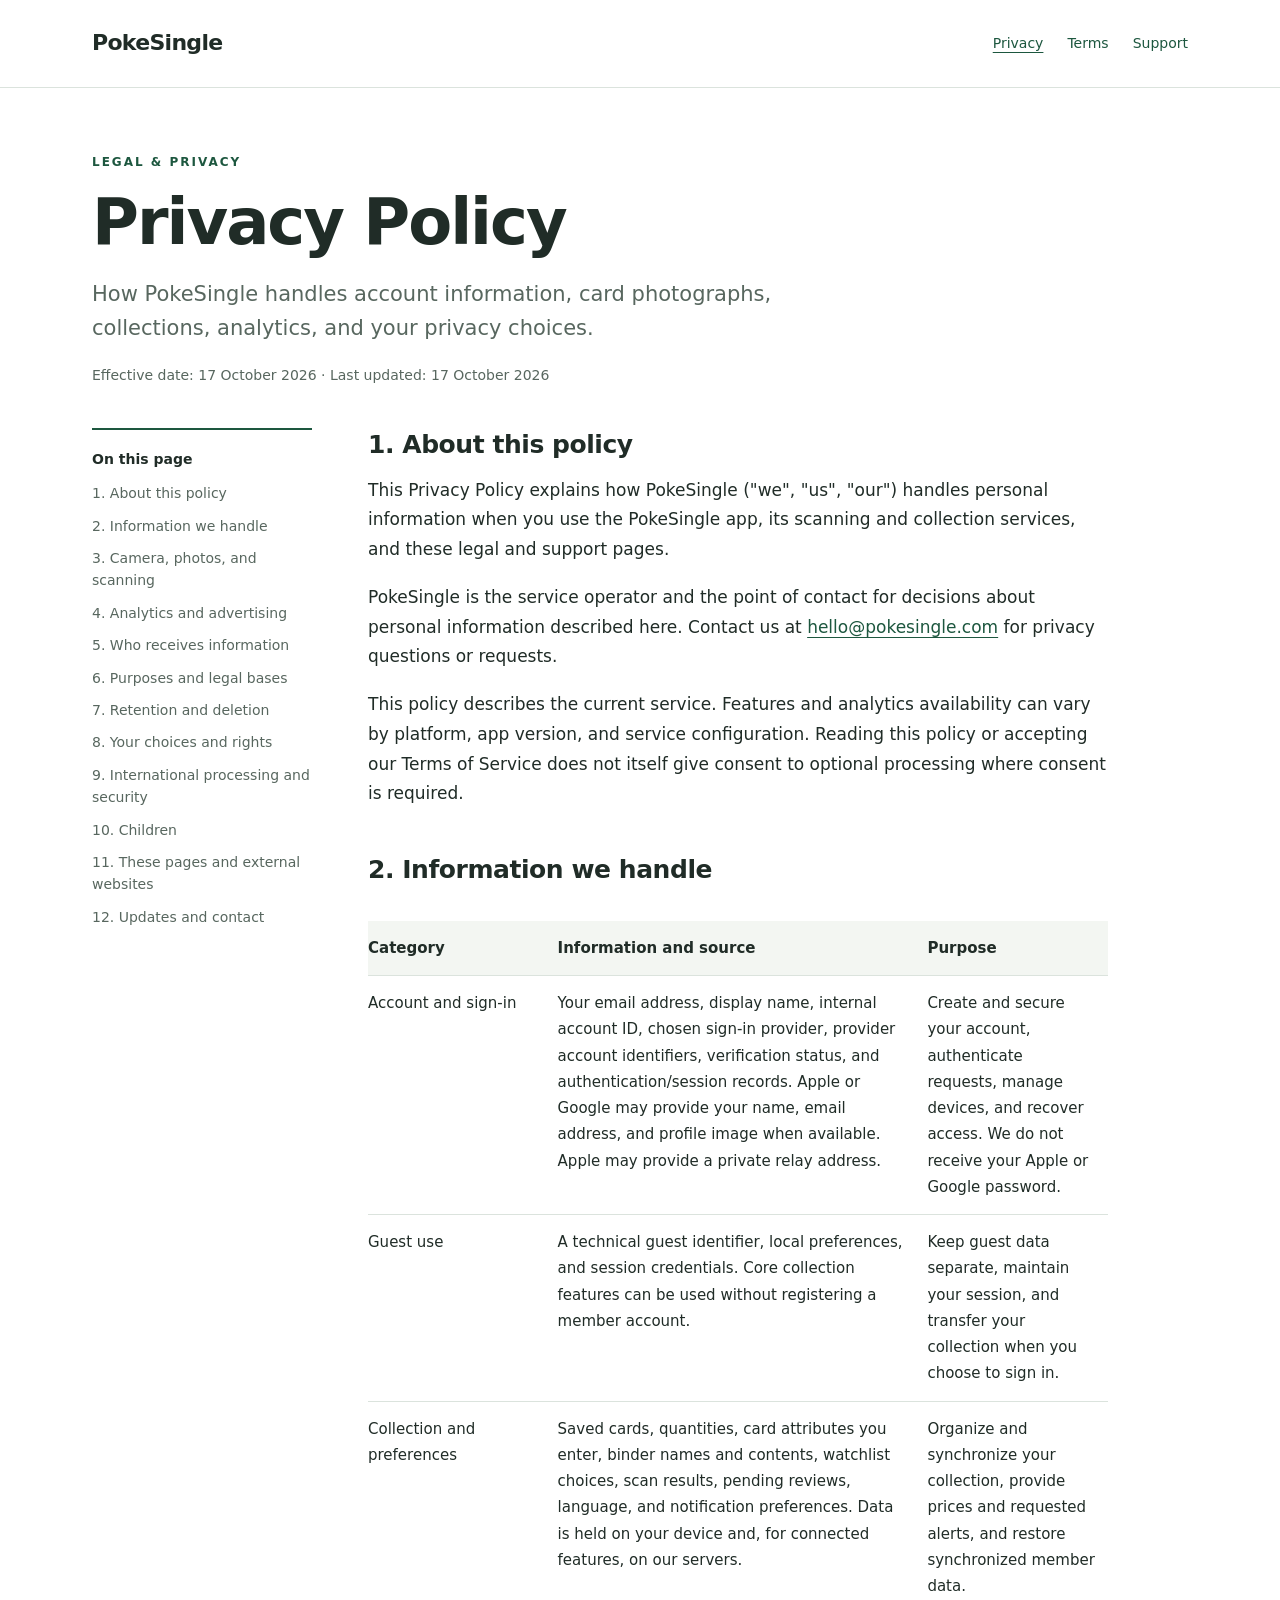
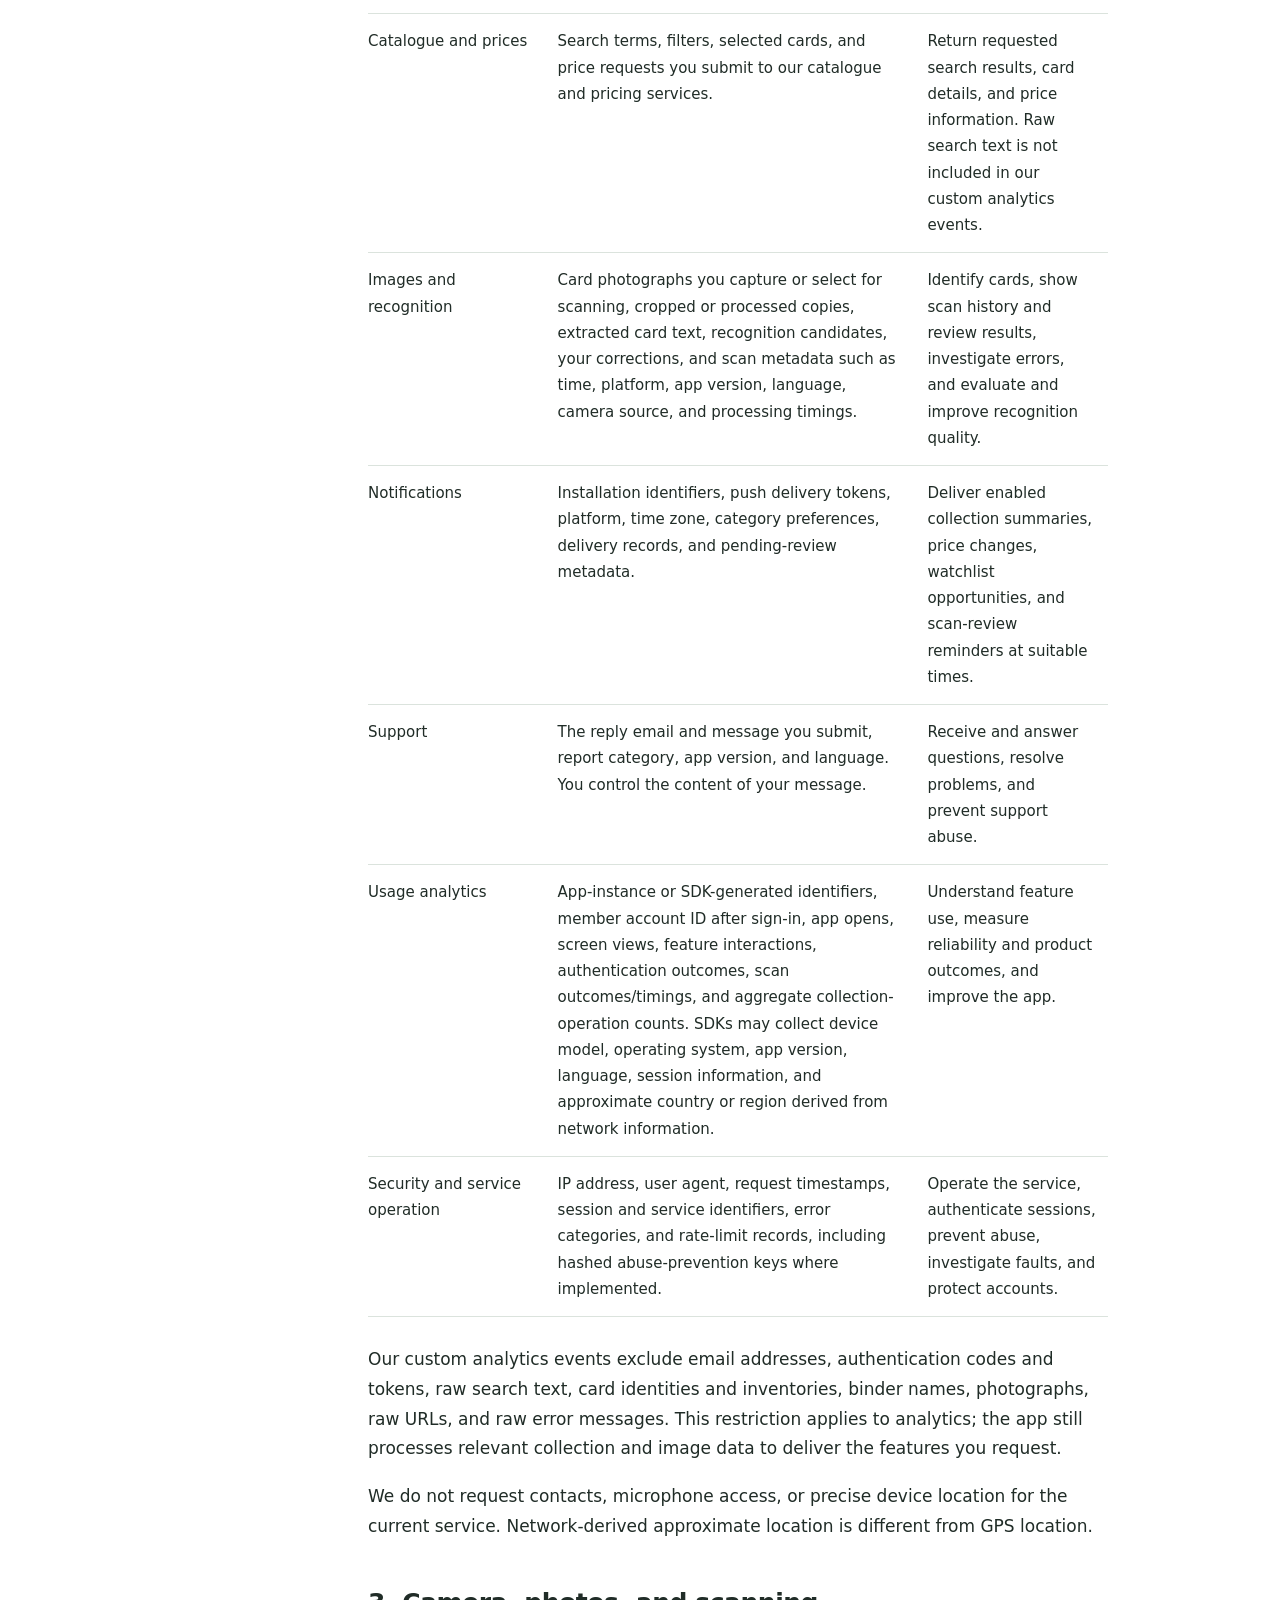
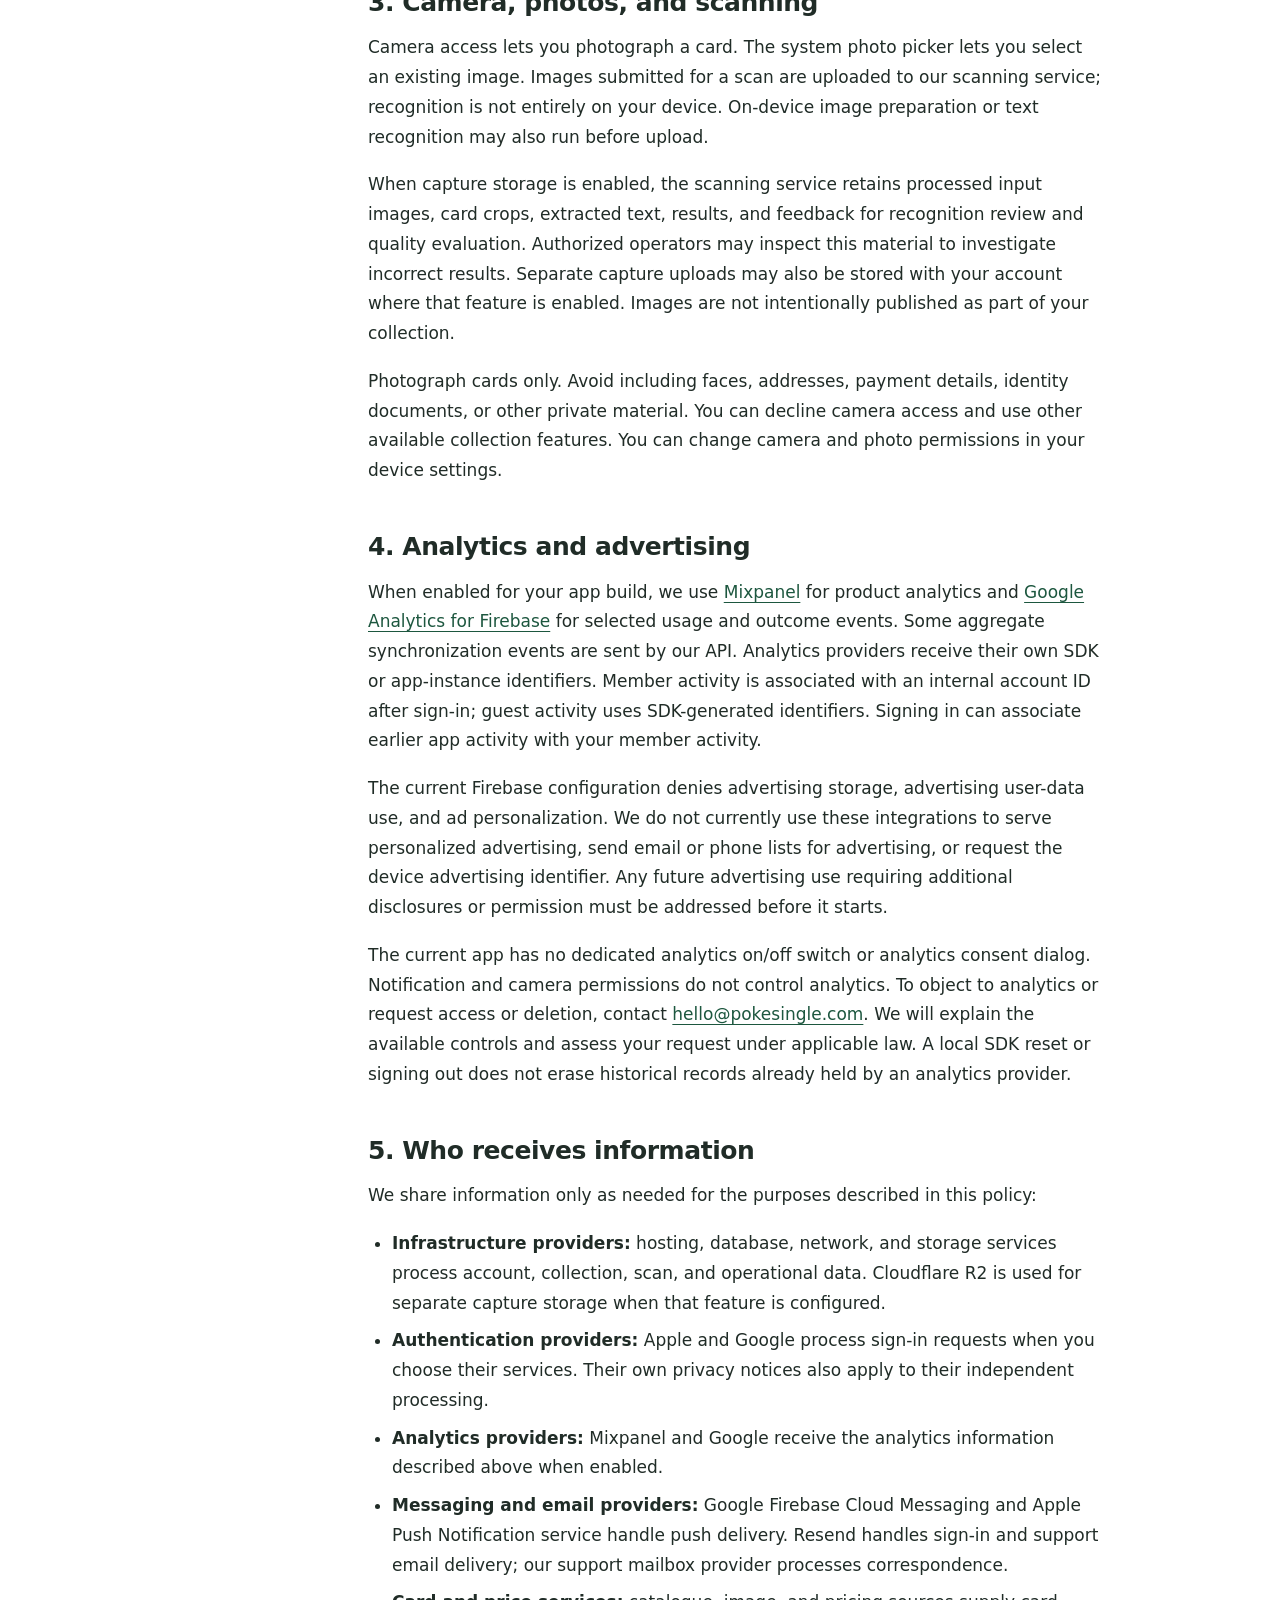
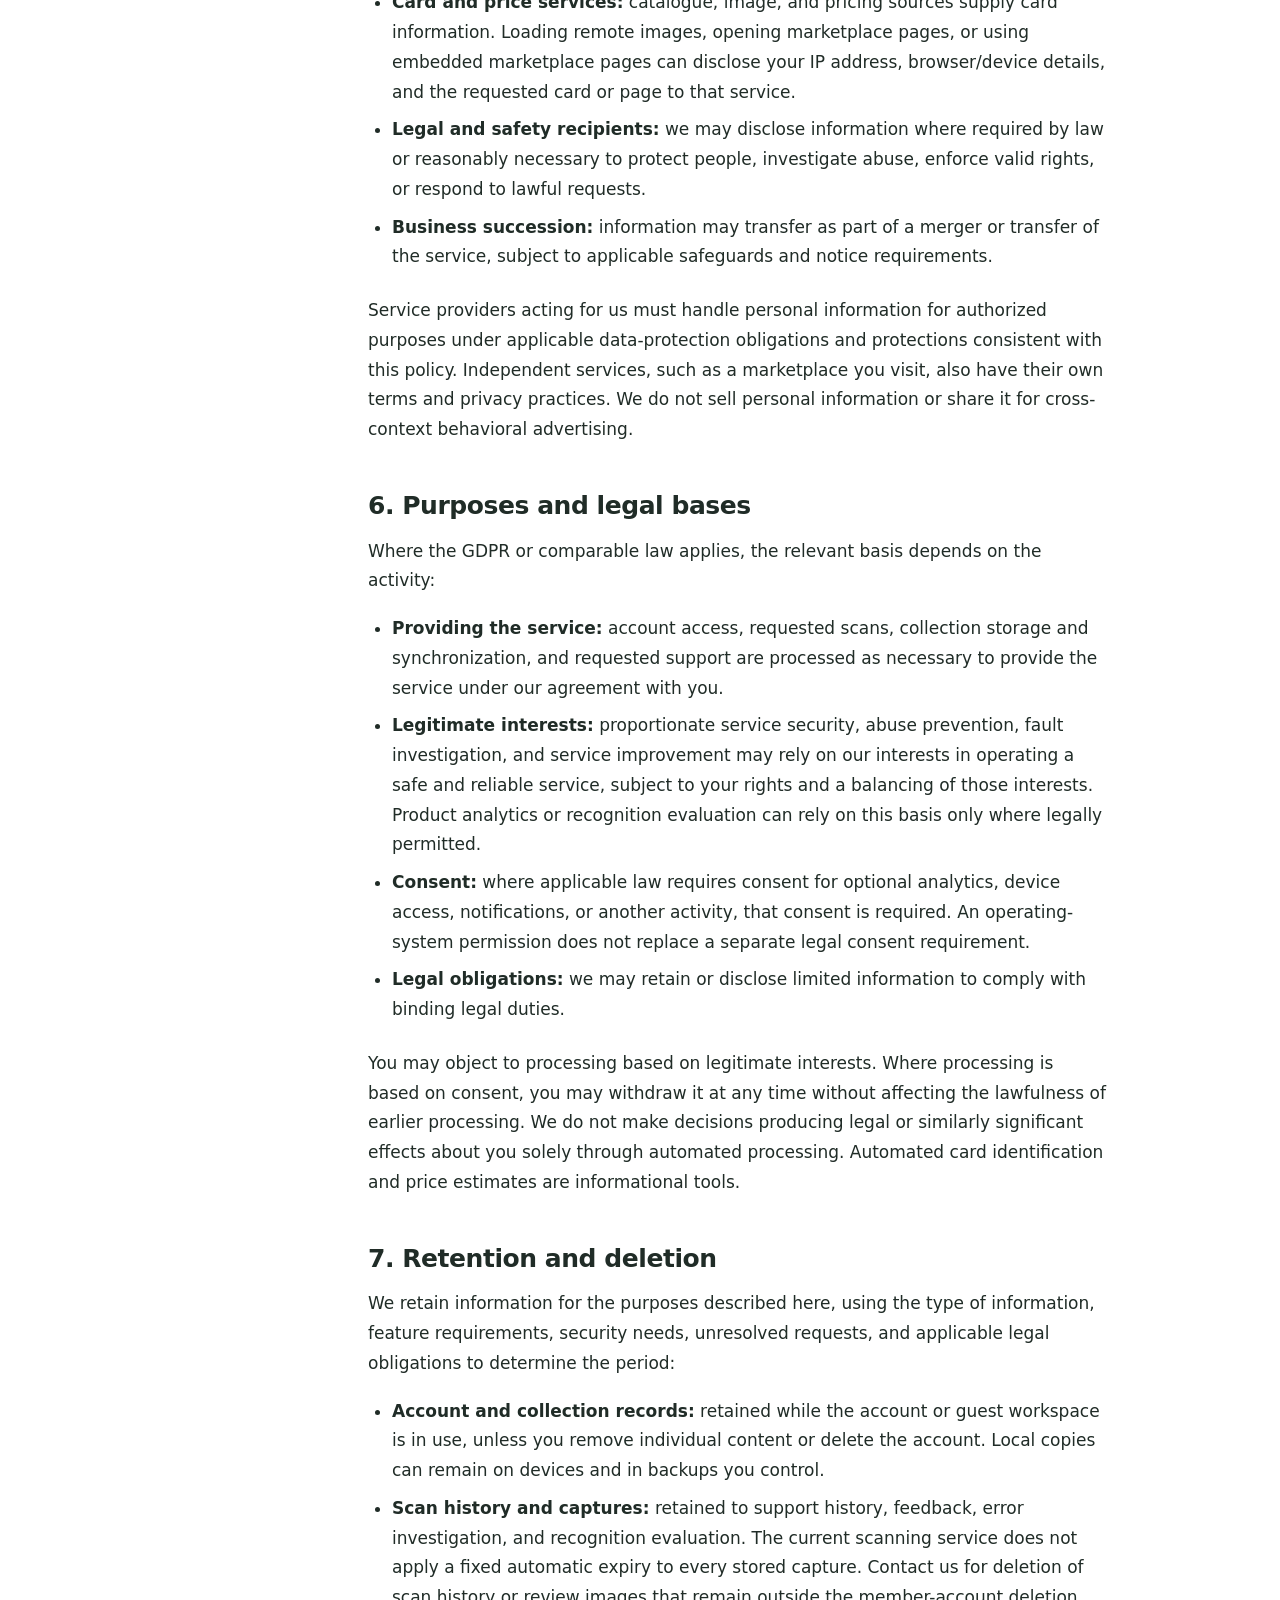
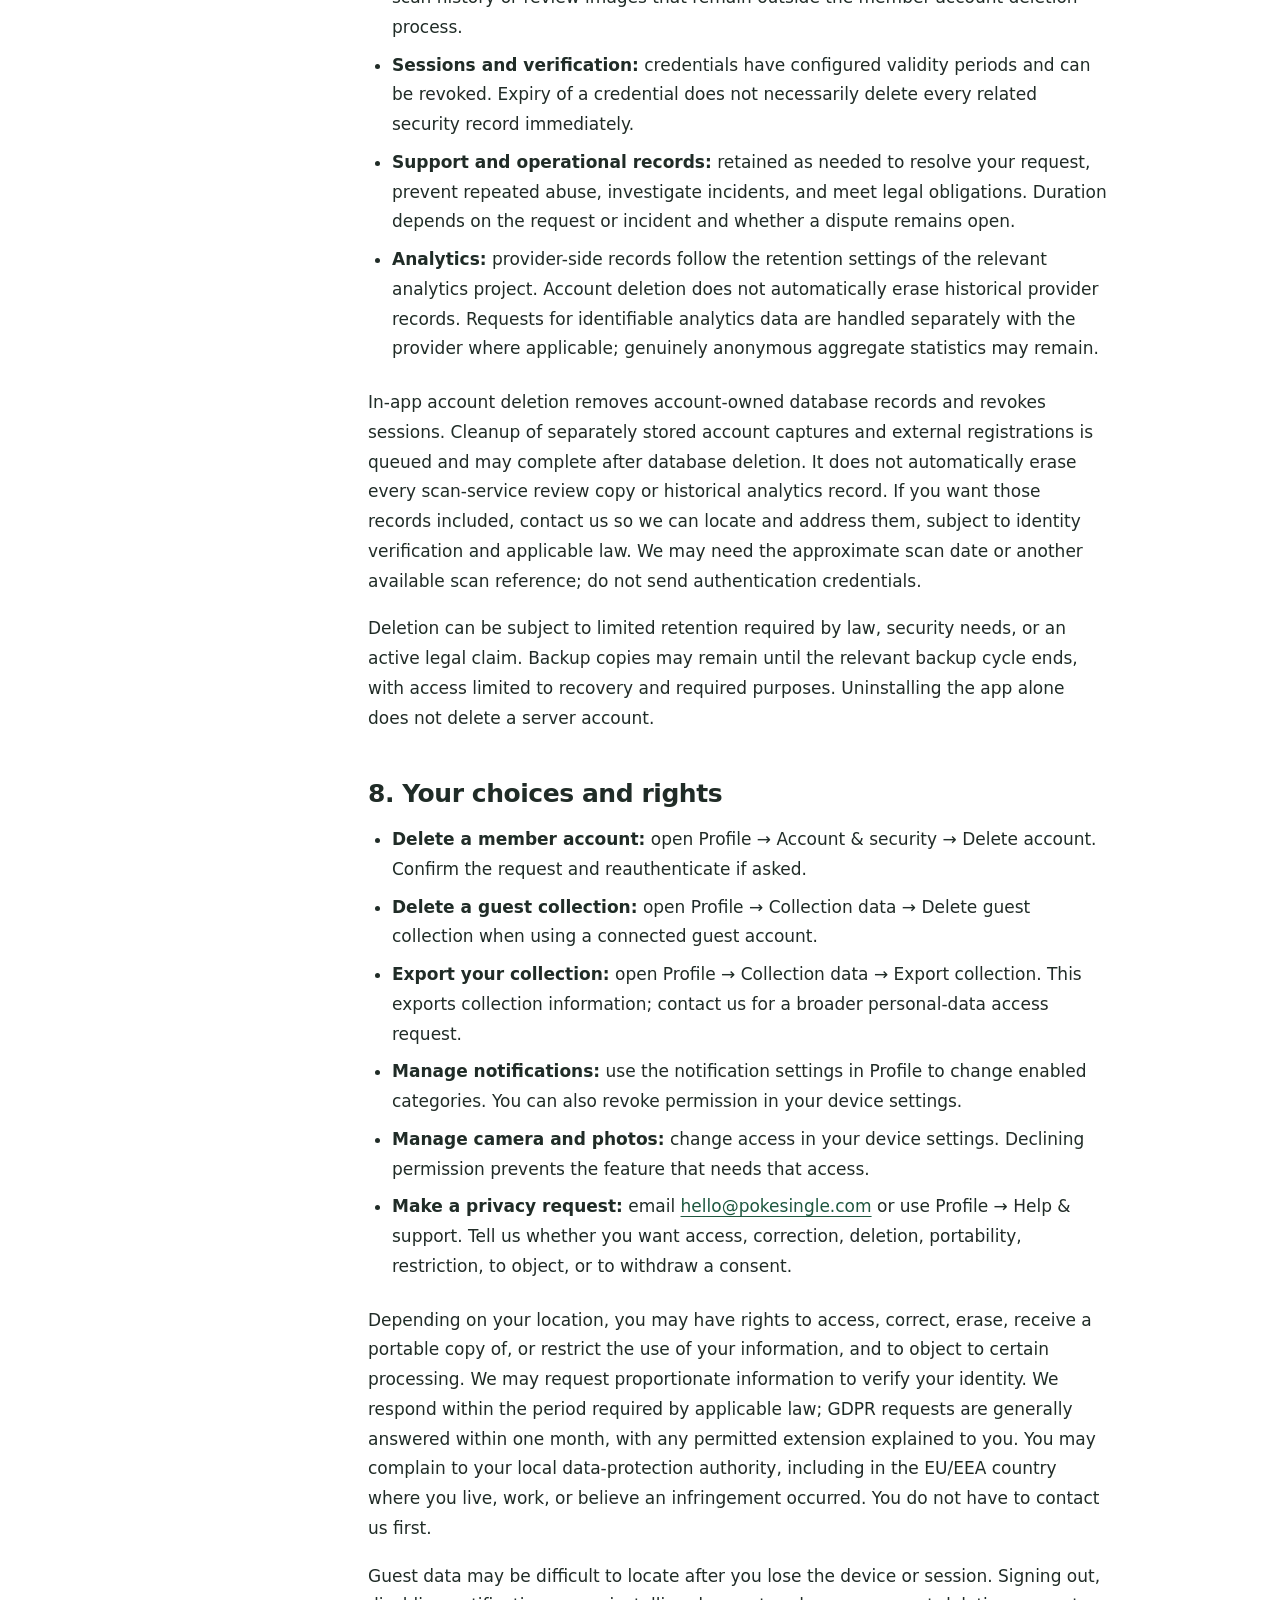
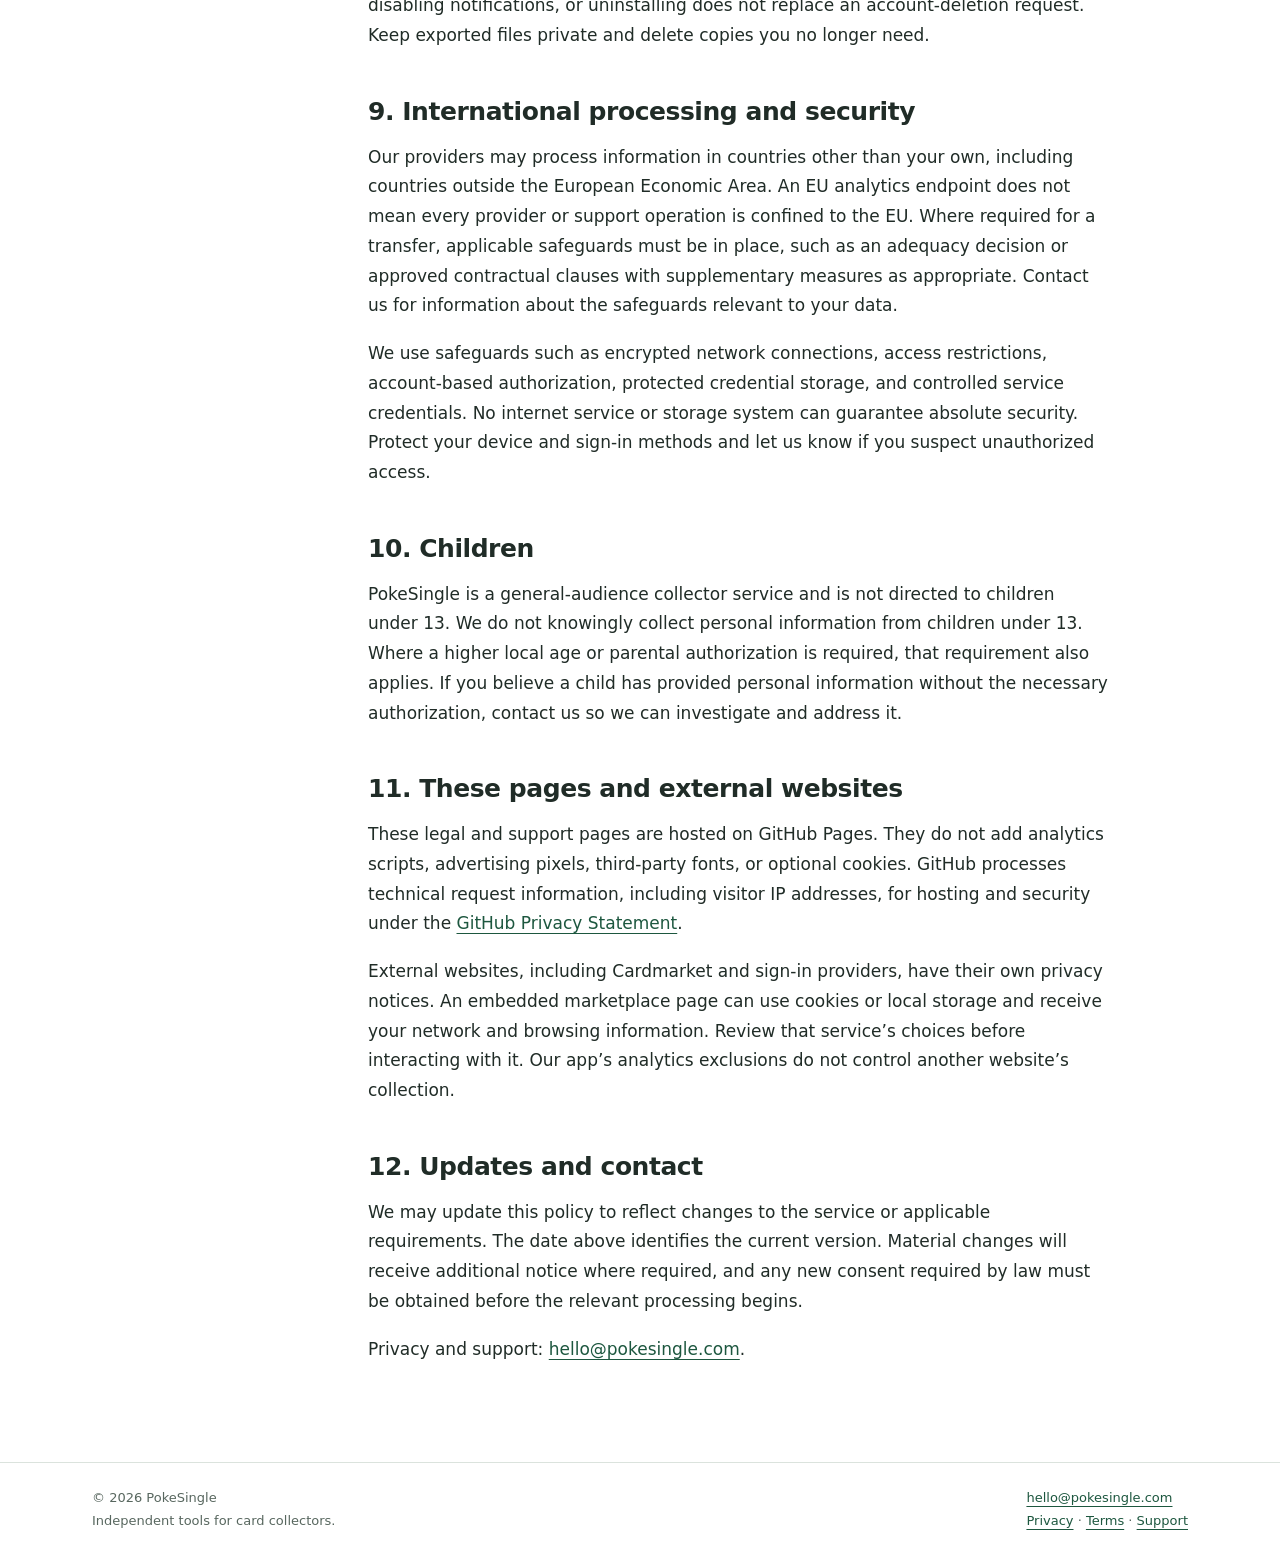
==== commit 20bea2f5: "Go back to the PokeSingle name for now Reverts the CardGlint rename: the pages, header and dates ret" ====
--- a/privacy/index.html
+++ b/privacy/index.html
@@ -1,15 +1,15 @@
 <!doctype html>
-<html lang="en"><head><meta charset="utf-8"><meta name="viewport" content="width=device-width, initial-scale=1"><title>Privacy Policy · CardGlint</title><meta name="description" content="How CardGlint handles account information, card photographs, collections, analytics, and your privacy choices."><meta name="referrer" content="strict-origin-when-cross-origin"><link rel="canonical" href="https://ioannischadjiminas.github.io/pokesingle-legal/privacy/"><link rel="stylesheet" href="../styles.css"><meta name="theme-color" content="#1d573f"></head>
-<body><a class="skip" href="#main">Skip to content</a><header><div class="bar"><a class="brand" href="../" aria-label="CardGlint legal home"><svg class="mark" viewBox="11.170 15.000 77.289 69.480" aria-hidden="true" focusable="false"><defs><linearGradient id="card" x1="0" y1="0" x2="1" y2="1"><stop offset="0" stop-color="#3B8BFF"/><stop offset="1" stop-color="#1557D6"/></linearGradient></defs><path d="M17.218,76.895L11.274,39.363A9,9 0 0 1 18.755,29.066L40.484,25.624A9,9 0 0 1 50.782,33.105L56.726,70.637A9,9 0 0 1 49.245,80.934L27.516,84.376A9,9 0 0 1 17.218,76.895Z" fill="#D9DEE7"/><path d="M31.901,68.581L43.370,22.581A10,10 0 0 1 53.073,15.000L78.461,15.000A10,10 0 0 1 88.164,27.419L76.695,73.419A10,10 0 0 1 66.992,81.000L41.604,81.000A10,10 0 0 1 31.901,68.581Z" fill="url(#card)"/><path d="M66,22Q67.6,33.4 74.5,35Q67.6,36.6 66,48Q64.4,36.6 57.5,35Q64.4,33.4 66,22Z" fill="#FFFFFF"/></svg>CardGlint</a><nav aria-label="Main navigation"><a href="../privacy/" aria-current="page">Privacy</a><a href="../terms/">Terms</a><a href="../support/">Support</a></nav>
+<html lang="en"><head><meta charset="utf-8"><meta name="viewport" content="width=device-width, initial-scale=1"><title>Privacy Policy · PokeSingle</title><meta name="description" content="How PokeSingle handles account information, card photographs, collections, analytics, and your privacy choices."><meta name="referrer" content="strict-origin-when-cross-origin"><link rel="canonical" href="https://ioannischadjiminas.github.io/pokesingle-legal/privacy/"><link rel="stylesheet" href="../styles.css"><meta name="theme-color" content="#1d573f"></head>
+<body><a class="skip" href="#main">Skip to content</a><header><div class="bar"><a class="brand" href="../" aria-label="PokeSingle legal home">PokeSingle</a><nav aria-label="Main navigation"><a href="../privacy/" aria-current="page">Privacy</a><a href="../terms/">Terms</a><a href="../support/">Support</a></nav>
 </div></header>
 
 <main class="wrap" id="main"><p class="eyebrow">Legal &amp; privacy</p>
-<h1>Privacy Policy</h1><p class="lead">How CardGlint handles account information, card photographs, collections, analytics, and your privacy choices.</p>
-<p class="meta">Effective date: 17 October 2026 · Last updated: 12 November 2026</p>
+<h1>Privacy Policy</h1><p class="lead">How PokeSingle handles account information, card photographs, collections, analytics, and your privacy choices.</p>
+<p class="meta">Effective date: 17 October 2026 · Last updated: 17 October 2026</p>
 <div class="layout"><aside class="contents" aria-label="On this page"><p>On this page</p>
 <ol><li><a href="#about">1. About this policy</a></li><li><a href="#information">2. Information we handle</a></li><li><a href="#images">3. Camera, photos, and scanning</a></li><li><a href="#analytics">4. Analytics and advertising</a></li><li><a href="#sharing">5. Who receives information</a></li><li><a href="#legal-bases">6. Purposes and legal bases</a></li><li><a href="#retention">7. Retention and deletion</a></li><li><a href="#choices">8. Your choices and rights</a></li><li><a href="#transfers">9. International processing and security</a></li><li><a href="#children">10. Children</a></li><li><a href="#website">11. These pages and external websites</a></li><li><a href="#updates">12. Updates and contact</a></li></ol></aside>
-<article><section id="about"><h2>1. About this policy</h2><p>This Privacy Policy explains how CardGlint ("we", "us", "our") handles personal information when you use the CardGlint app, its scanning and collection services, and these legal and support pages.</p><p>CardGlint was previously called PokeSingle. The name changed; the service, its operator and how we handle your information did not.</p>
-<p>CardGlint is the service operator and the point of contact for decisions about personal information described here. Contact us at <a href="mailto:hello@pokesingle.com">hello@pokesingle.com</a> for privacy questions or requests.</p>
+<article><section id="about"><h2>1. About this policy</h2><p>This Privacy Policy explains how PokeSingle ("we", "us", "our") handles personal information when you use the PokeSingle app, its scanning and collection services, and these legal and support pages.</p>
+<p>PokeSingle is the service operator and the point of contact for decisions about personal information described here. Contact us at <a href="mailto:hello@pokesingle.com">hello@pokesingle.com</a> for privacy questions or requests.</p>
 <p>This policy describes the current service. Features and analytics availability can vary by platform, app version, and service configuration. Reading this policy or accepting our Terms of Service does not itself give consent to optional processing where consent is required.</p>
 </section>
 <section id="information"><h2>2. Information we handle</h2><div class="table-scroll"><table><thead><tr><th scope="col">Category</th><th scope="col">Information and source</th><th scope="col">Purpose</th></tr>
@@ -82,7 +82,7 @@
 <li><strong>Export your collection:</strong> open Profile → Collection data → Export collection. This exports collection information; contact us for a broader personal-data access request.</li>
 <li><strong>Manage notifications:</strong> use the notification settings in Profile to change enabled categories. You can also revoke permission in your device settings.</li>
 <li><strong>Manage camera and photos:</strong> change access in your device settings. Declining permission prevents the feature that needs that access.</li>
-<li><strong>Make a privacy request:</strong> email <a href="mailto:hello@pokesingle.com?subject=CardGlint%20privacy%20request">hello@pokesingle.com</a> or use Profile → Help &amp; support. Tell us whether you want access, correction, deletion, portability, restriction, to object, or to withdraw a consent.</li>
+<li><strong>Make a privacy request:</strong> email <a href="mailto:hello@pokesingle.com?subject=PokeSingle%20privacy%20request">hello@pokesingle.com</a> or use Profile → Help &amp; support. Tell us whether you want access, correction, deletion, portability, restriction, to object, or to withdraw a consent.</li>
 </ul>
 <p>Depending on your location, you may have rights to access, correct, erase, receive a portable copy of, or restrict the use of your information, and to object to certain processing. We may request proportionate information to verify your identity. We respond within the period required by applicable law; GDPR requests are generally answered within one month, with any permitted extension explained to you. You may complain to your local data-protection authority, including in the EU/EEA country where you live, work, or believe an infringement occurred. You do not have to contact us first.</p>
 <p>Guest data may be difficult to locate after you lose the device or session. Signing out, disabling notifications, or uninstalling does not replace an account-deletion request. Keep exported files private and delete copies you no longer need.</p>
@@ -90,7 +90,7 @@
 <section id="transfers"><h2>9. International processing and security</h2><p>Our providers may process information in countries other than your own, including countries outside the European Economic Area. An EU analytics endpoint does not mean every provider or support operation is confined to the EU. Where required for a transfer, applicable safeguards must be in place, such as an adequacy decision or approved contractual clauses with supplementary measures as appropriate. Contact us for information about the safeguards relevant to your data.</p>
 <p>We use safeguards such as encrypted network connections, access restrictions, account-based authorization, protected credential storage, and controlled service credentials. No internet service or storage system can guarantee absolute security. Protect your device and sign-in methods and let us know if you suspect unauthorized access.</p>
 </section>
-<section id="children"><h2>10. Children</h2><p>CardGlint is a general-audience collector service and is not directed to children under 13. We do not knowingly collect personal information from children under 13. Where a higher local age or parental authorization is required, that requirement also applies. If you believe a child has provided personal information without the necessary authorization, contact us so we can investigate and address it.</p>
+<section id="children"><h2>10. Children</h2><p>PokeSingle is a general-audience collector service and is not directed to children under 13. We do not knowingly collect personal information from children under 13. Where a higher local age or parental authorization is required, that requirement also applies. If you believe a child has provided personal information without the necessary authorization, contact us so we can investigate and address it.</p>
 </section>
 <section id="website"><h2>11. These pages and external websites</h2><p>These legal and support pages are hosted on GitHub Pages. They do not add analytics scripts, advertising pixels, third-party fonts, or optional cookies. GitHub processes technical request information, including visitor IP addresses, for hosting and security under the <a href="https://docs.github.com/en/site-policy/privacy-policies/github-general-privacy-statement">GitHub Privacy Statement</a>.</p>
 <p>External websites, including Cardmarket and sign-in providers, have their own privacy notices. An embedded marketplace page can use cookies or local storage and receive your network and browsing information. Review that service’s choices before interacting with it. Our app’s analytics exclusions do not control another website’s collection.</p>
@@ -100,7 +100,7 @@
 </section>
 </article>
 </div></main>
-<footer><div class="bar"><p>© 2026 CardGlint<br>Independent tools for card collectors.</p>
+<footer><div class="bar"><p>© 2026 PokeSingle<br>Independent tools for card collectors.</p>
 <p><a href="mailto:hello@pokesingle.com">hello@pokesingle.com</a><br><a href="../privacy/">Privacy</a> · <a href="../terms/">Terms</a> · <a href="../support/">Support</a></p>
 </div></footer>
 </body></html>
--- a/styles.css
+++ b/styles.css
@@ -1,2 +1,2 @@
 :root{color-scheme:light;--ink:#202c27;--muted:#58675f;--paper:#fff;--line:#dbe3dd;--accent:#1d573f;--wash:#f3f6f2;font-family:ui-sans-serif,system-ui,-apple-system,BlinkMacSystemFont,"Segoe UI",sans-serif;font-size:17px;line-height:1.75;background:var(--paper);color:var(--ink)}
-*{box-sizing:border-box}body{margin:0}a{color:var(--accent);text-underline-offset:4px}a:hover{text-decoration-thickness:2px}a:focus-visible{outline:3px solid #b48b25;outline-offset:5px}header{border-bottom:1px solid var(--line)}.bar{max-width:1160px;margin:auto;padding:24px 32px;display:flex;align-items:center;justify-content:space-between;gap:24px}.brand{display:inline-flex;align-items:center;gap:10px;font-size:22px;font-weight:750;letter-spacing:-.7px;text-decoration:none;color:var(--ink)}.brand .mark{height:26px;width:auto;flex:none}nav{display:flex;gap:24px;flex-wrap:wrap;font-size:14px}nav a{text-decoration:none}nav a[aria-current=page]{text-decoration:underline}.wrap{max-width:1160px;margin:auto;padding:64px 32px 80px}.eyebrow{font-size:12px;letter-spacing:2px;text-transform:uppercase;font-weight:750;color:var(--accent);margin:0 0 14px}h1{font-size:clamp(38px,6vw,64px);line-height:1.12;font-weight:650;letter-spacing:-2px;margin:0 0 20px}h2{font-size:25px;line-height:1.35;letter-spacing:-.45px;margin:44px 0 14px}h3{font-size:19px;line-height:1.45;margin:28px 0 10px}p{margin:0 0 18px}.lead{font-size:21px;line-height:1.6;max-width:740px;color:var(--muted)}.meta{font-size:14px;color:var(--muted);margin:0 0 40px}.layout{display:grid;grid-template-columns:220px minmax(0,740px);gap:56px;align-items:start}.contents{position:sticky;top:24px;font-size:14px;line-height:1.6;border-top:2px solid var(--accent);padding-top:18px}.contents p{font-weight:700;margin-bottom:12px}.contents ol{list-style:none;padding:0;margin:0}.contents li{margin:0 0 10px}.contents a{text-decoration:none;color:var(--muted)}article{min-width:0}article>section:first-child h2{margin-top:0}section{scroll-margin-top:24px}ul,ol{padding-left:24px;margin:12px 0 24px}li{margin:8px 0}.note{border-left:3px solid var(--accent);background:var(--wash);padding:20px 24px;margin:24px 0 32px}.note p:last-child{margin-bottom:0}.table-scroll{overflow-x:auto}table{border-collapse:collapse;width:100%;font-size:15px;margin:20px 0 28px}th,td{border-bottom:1px solid var(--line);padding:14px 12px;text-align:left;vertical-align:top}th{font-weight:700;background:var(--wash)}th:first-child,td:first-child{padding-left:0;width:24%}.cards{display:grid;grid-template-columns:repeat(3,minmax(0,1fr));gap:24px;margin-top:48px}.card{border-top:2px solid var(--accent);padding:24px 0}.card h2{margin:0 0 12px}.card p{color:var(--muted)}footer{border-top:1px solid var(--line);color:var(--muted);font-size:13px}footer .bar{align-items:flex-start}footer p{margin:0}.skip{position:absolute;top:-100px;left:16px;background:var(--paper);padding:12px;z-index:10}.skip:focus{top:12px}.contact{font-size:22px;overflow-wrap:anywhere}strong{font-weight:650}@media(max-width:850px){.layout{grid-template-columns:1fr;gap:32px}.contents{position:static}.contents ol{columns:2;column-gap:24px}.contents li{break-inside:avoid}.cards{grid-template-columns:1fr;gap:0}}@media(max-width:520px){:root{font-size:16px}.bar{padding:20px;align-items:flex-start;flex-direction:column;gap:12px}nav{gap:18px}.wrap{padding:40px 20px 56px}h1{letter-spacing:-1.3px}.contents ol{columns:1}.lead{font-size:19px}h2{font-size:23px}.note{padding:16px 18px}th,td{padding:12px 8px}.meta{margin-bottom:28px}}@media print{header,footer,.contents,.skip{display:none}.wrap{padding:0}.layout{display:block}article{max-width:none}h1{font-size:32px}h2{break-after:avoid}a{color:inherit}.note{background:none}body{font-size:11pt}}
+*{box-sizing:border-box}body{margin:0}a{color:var(--accent);text-underline-offset:4px}a:hover{text-decoration-thickness:2px}a:focus-visible{outline:3px solid #b48b25;outline-offset:5px}header{border-bottom:1px solid var(--line)}.bar{max-width:1160px;margin:auto;padding:24px 32px;display:flex;align-items:center;justify-content:space-between;gap:24px}.brand{font-size:22px;font-weight:750;letter-spacing:-.7px;text-decoration:none;color:var(--ink)}nav{display:flex;gap:24px;flex-wrap:wrap;font-size:14px}nav a{text-decoration:none}nav a[aria-current=page]{text-decoration:underline}.wrap{max-width:1160px;margin:auto;padding:64px 32px 80px}.eyebrow{font-size:12px;letter-spacing:2px;text-transform:uppercase;font-weight:750;color:var(--accent);margin:0 0 14px}h1{font-size:clamp(38px,6vw,64px);line-height:1.12;font-weight:650;letter-spacing:-2px;margin:0 0 20px}h2{font-size:25px;line-height:1.35;letter-spacing:-.45px;margin:44px 0 14px}h3{font-size:19px;line-height:1.45;margin:28px 0 10px}p{margin:0 0 18px}.lead{font-size:21px;line-height:1.6;max-width:740px;color:var(--muted)}.meta{font-size:14px;color:var(--muted);margin:0 0 40px}.layout{display:grid;grid-template-columns:220px minmax(0,740px);gap:56px;align-items:start}.contents{position:sticky;top:24px;font-size:14px;line-height:1.6;border-top:2px solid var(--accent);padding-top:18px}.contents p{font-weight:700;margin-bottom:12px}.contents ol{list-style:none;padding:0;margin:0}.contents li{margin:0 0 10px}.contents a{text-decoration:none;color:var(--muted)}article{min-width:0}article>section:first-child h2{margin-top:0}section{scroll-margin-top:24px}ul,ol{padding-left:24px;margin:12px 0 24px}li{margin:8px 0}.note{border-left:3px solid var(--accent);background:var(--wash);padding:20px 24px;margin:24px 0 32px}.note p:last-child{margin-bottom:0}.table-scroll{overflow-x:auto}table{border-collapse:collapse;width:100%;font-size:15px;margin:20px 0 28px}th,td{border-bottom:1px solid var(--line);padding:14px 12px;text-align:left;vertical-align:top}th{font-weight:700;background:var(--wash)}th:first-child,td:first-child{padding-left:0;width:24%}.cards{display:grid;grid-template-columns:repeat(3,minmax(0,1fr));gap:24px;margin-top:48px}.card{border-top:2px solid var(--accent);padding:24px 0}.card h2{margin:0 0 12px}.card p{color:var(--muted)}footer{border-top:1px solid var(--line);color:var(--muted);font-size:13px}footer .bar{align-items:flex-start}footer p{margin:0}.skip{position:absolute;top:-100px;left:16px;background:var(--paper);padding:12px;z-index:10}.skip:focus{top:12px}.contact{font-size:22px;overflow-wrap:anywhere}strong{font-weight:650}@media(max-width:850px){.layout{grid-template-columns:1fr;gap:32px}.contents{position:static}.contents ol{columns:2;column-gap:24px}.contents li{break-inside:avoid}.cards{grid-template-columns:1fr;gap:0}}@media(max-width:520px){:root{font-size:16px}.bar{padding:20px;align-items:flex-start;flex-direction:column;gap:12px}nav{gap:18px}.wrap{padding:40px 20px 56px}h1{letter-spacing:-1.3px}.contents ol{columns:1}.lead{font-size:19px}h2{font-size:23px}.note{padding:16px 18px}th,td{padding:12px 8px}.meta{margin-bottom:28px}}@media print{header,footer,.contents,.skip{display:none}.wrap{padding:0}.layout{display:block}article{max-width:none}h1{font-size:32px}h2{break-after:avoid}a{color:inherit}.note{background:none}body{font-size:11pt}}
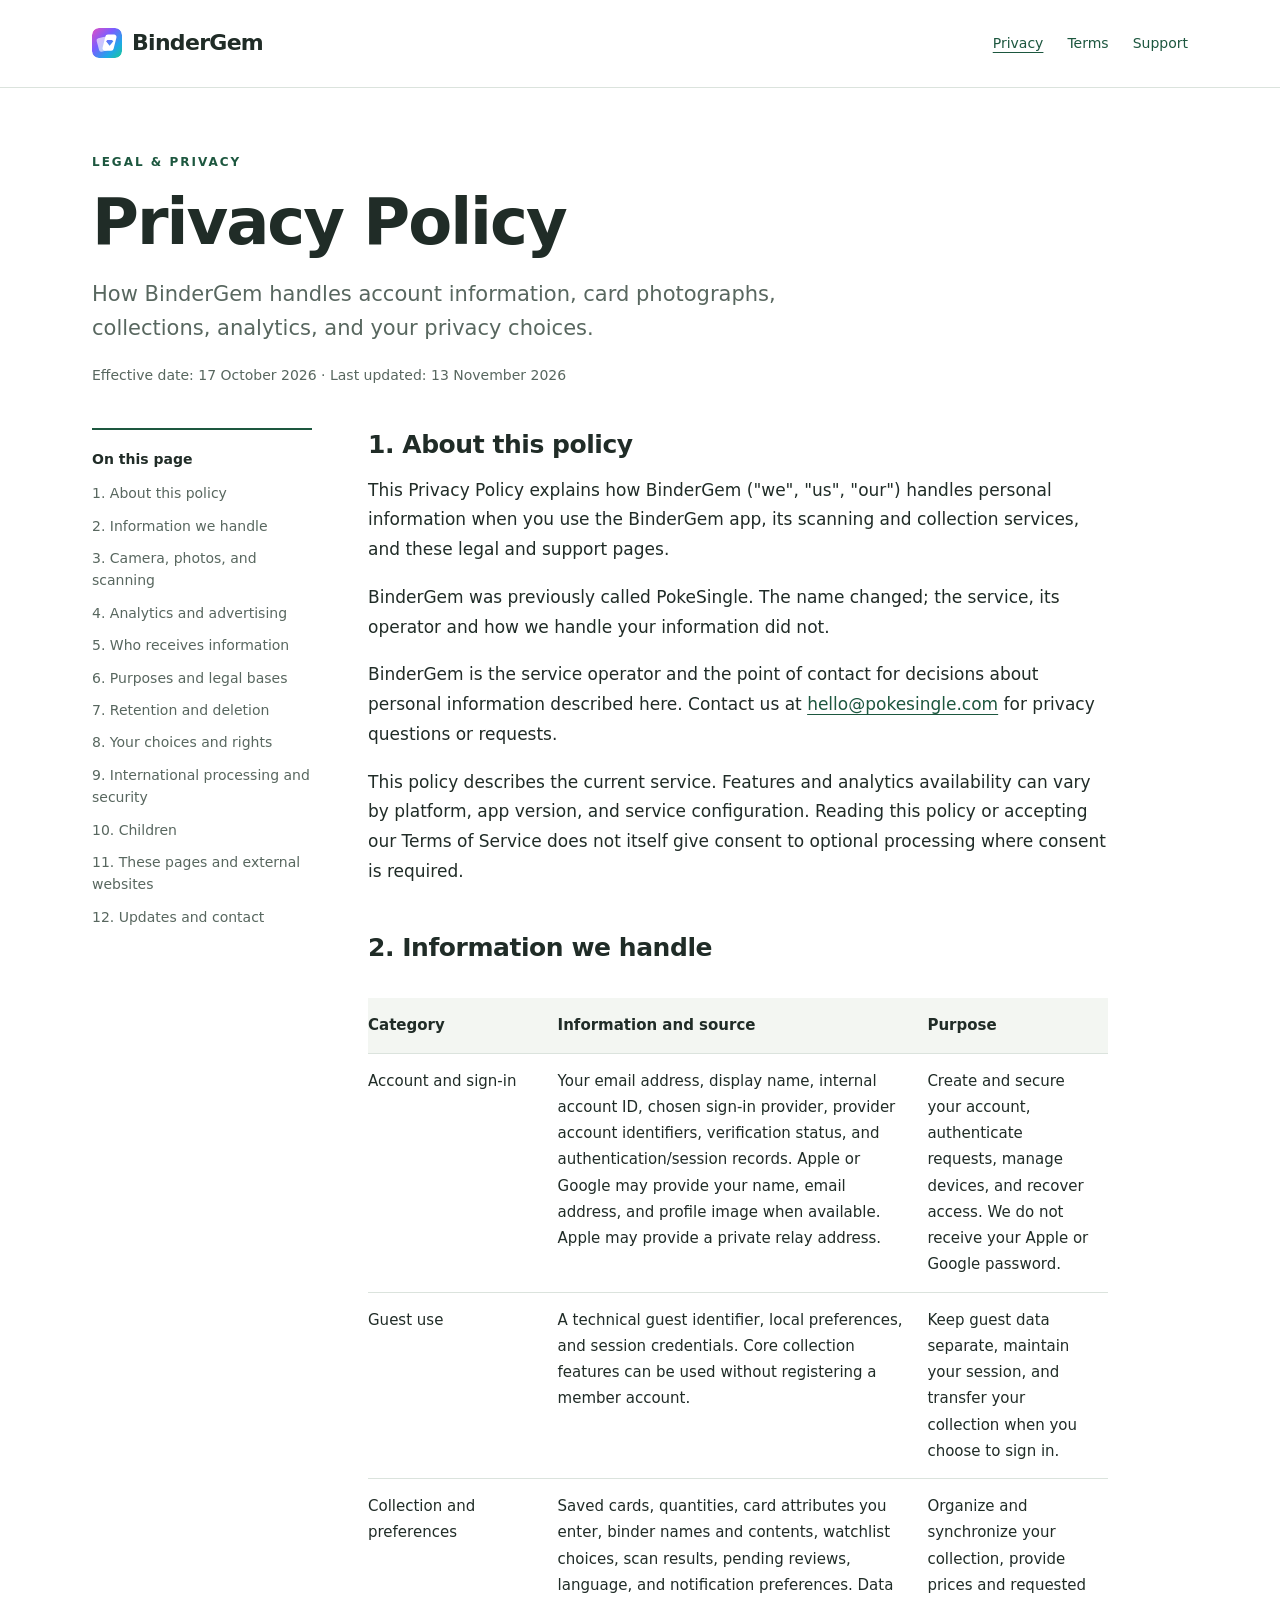
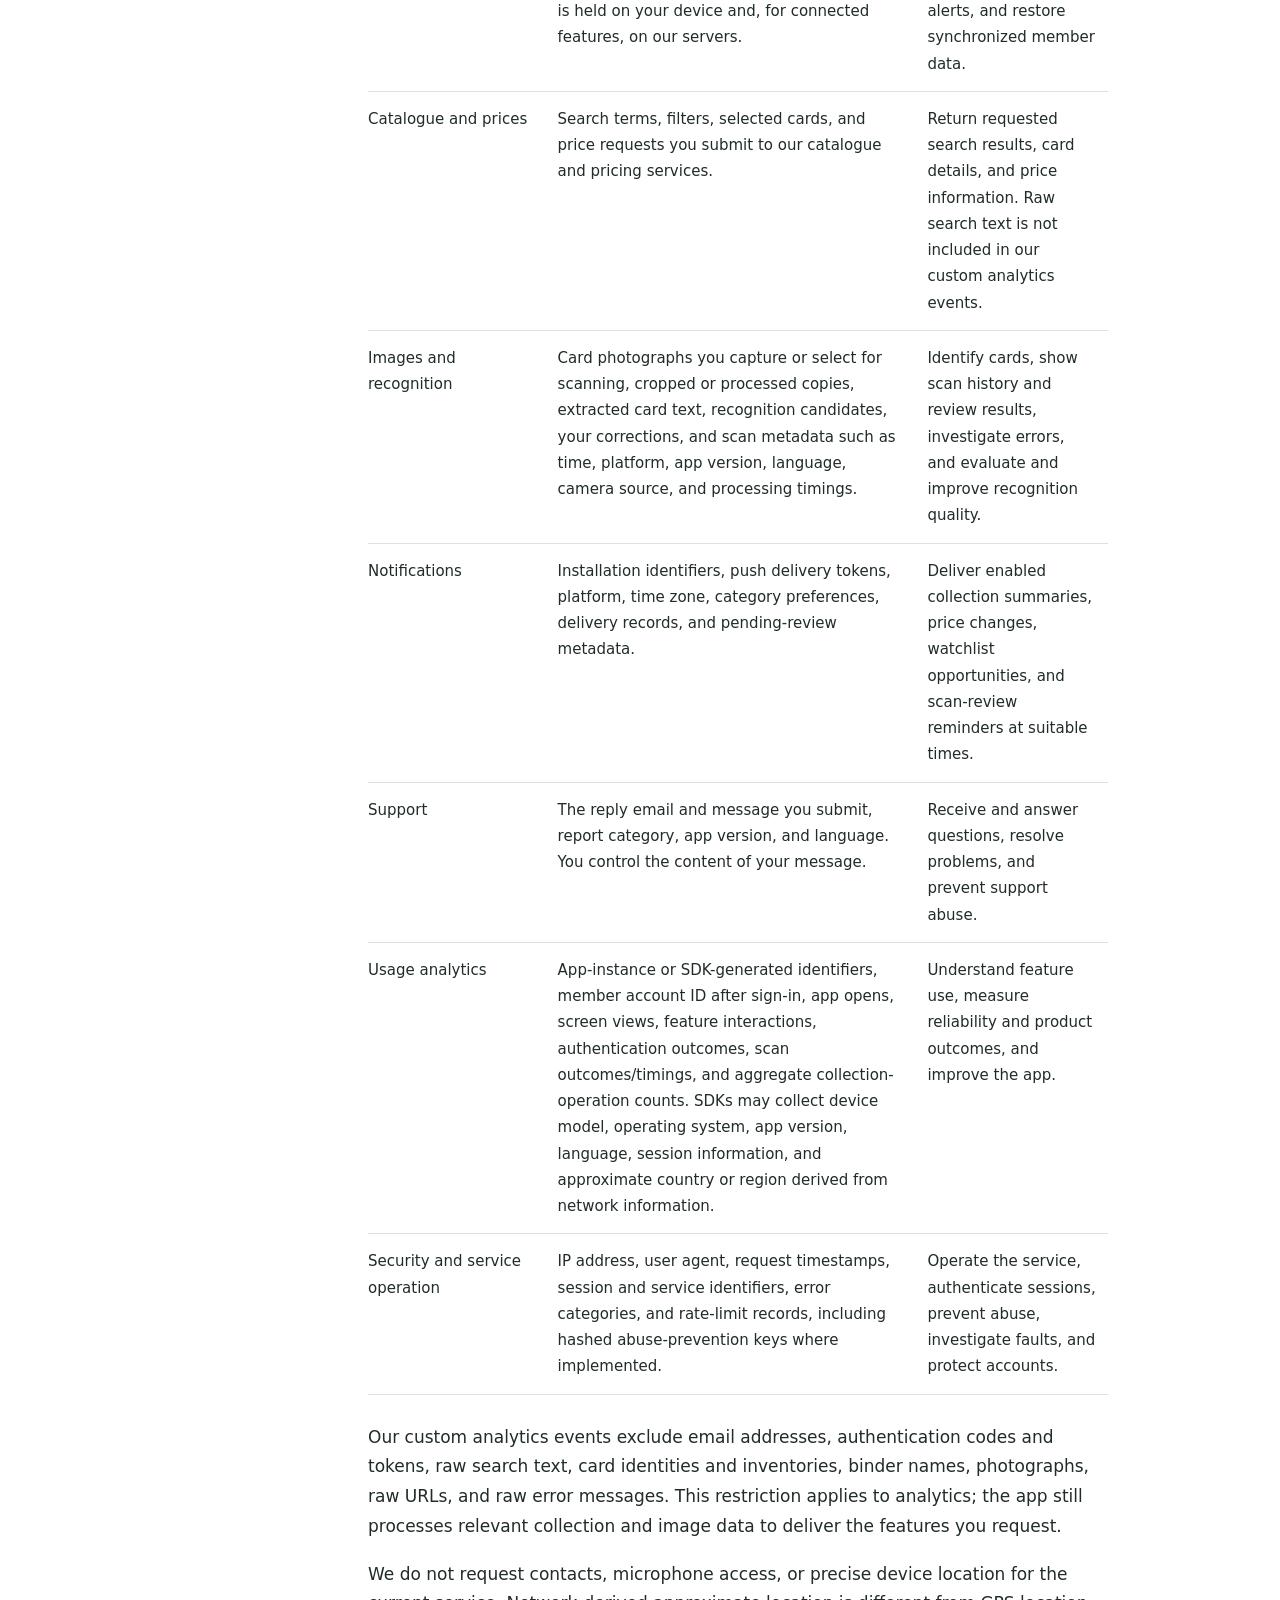
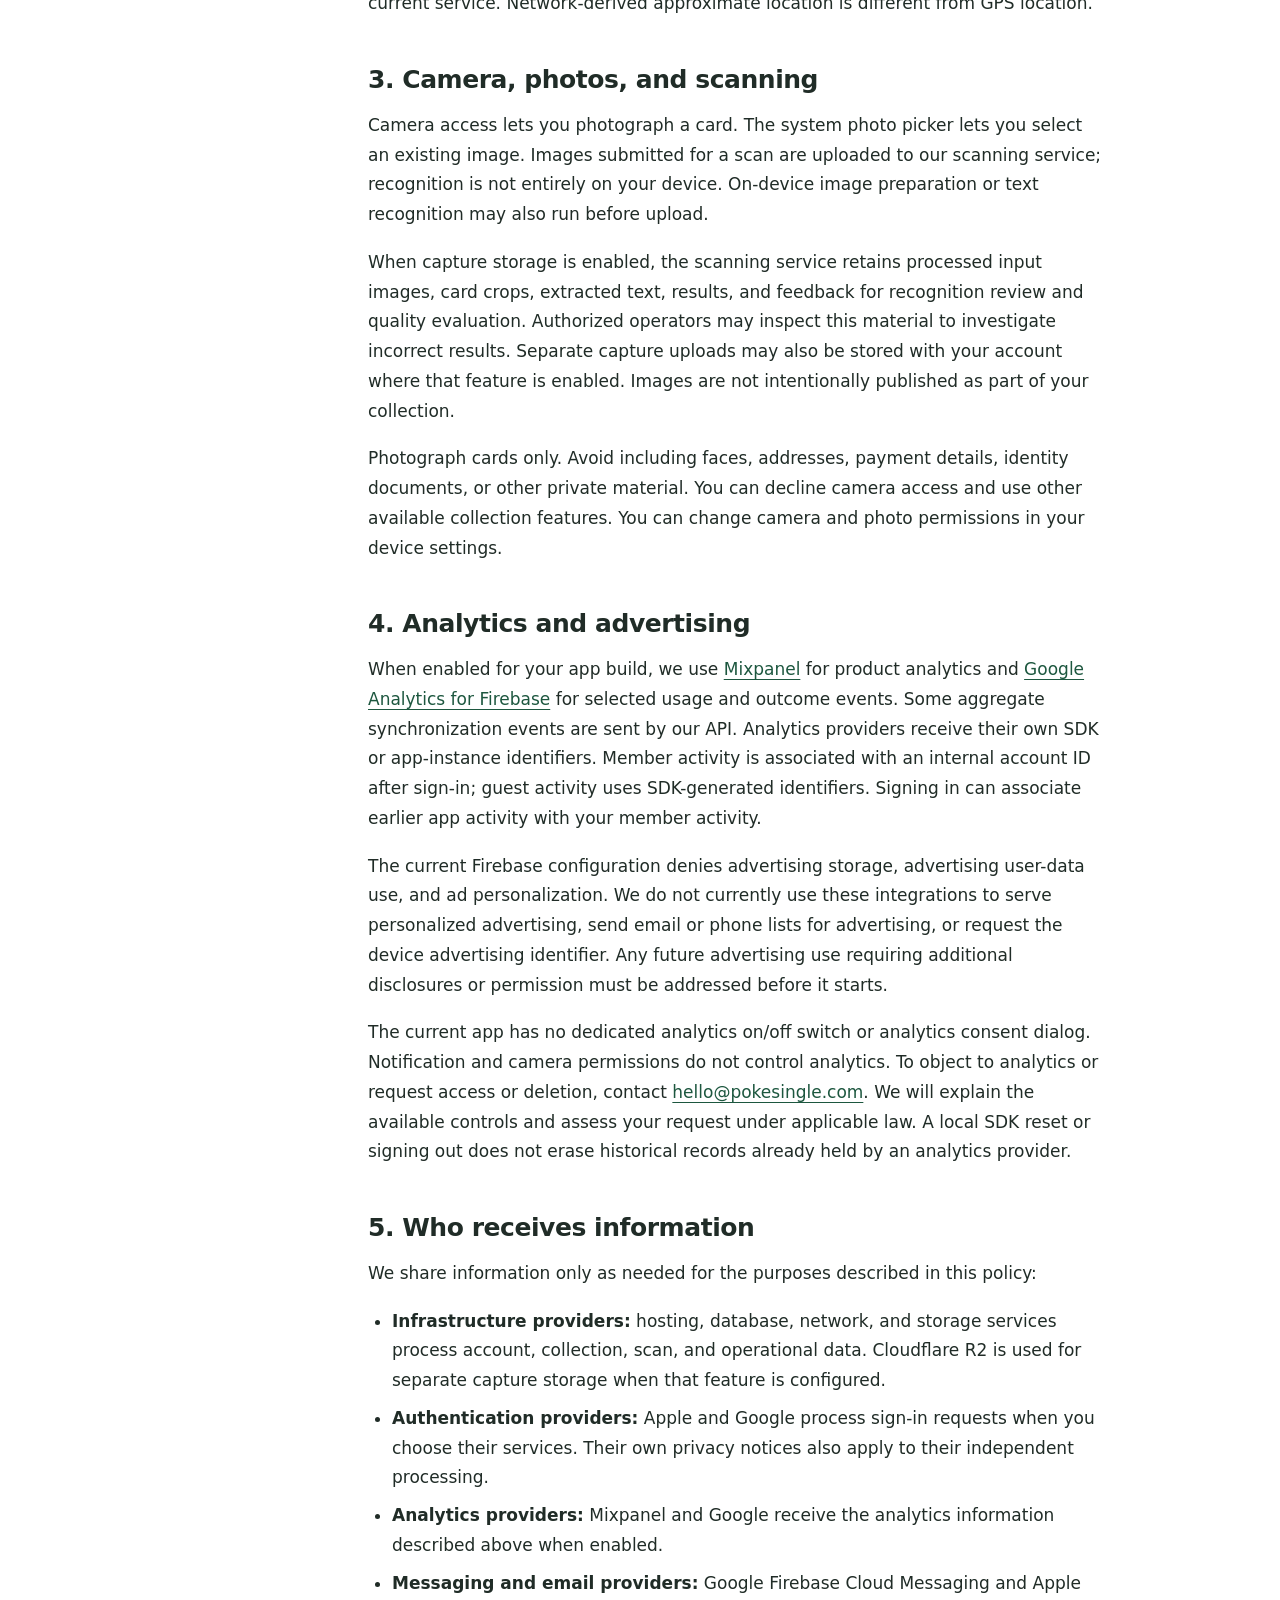
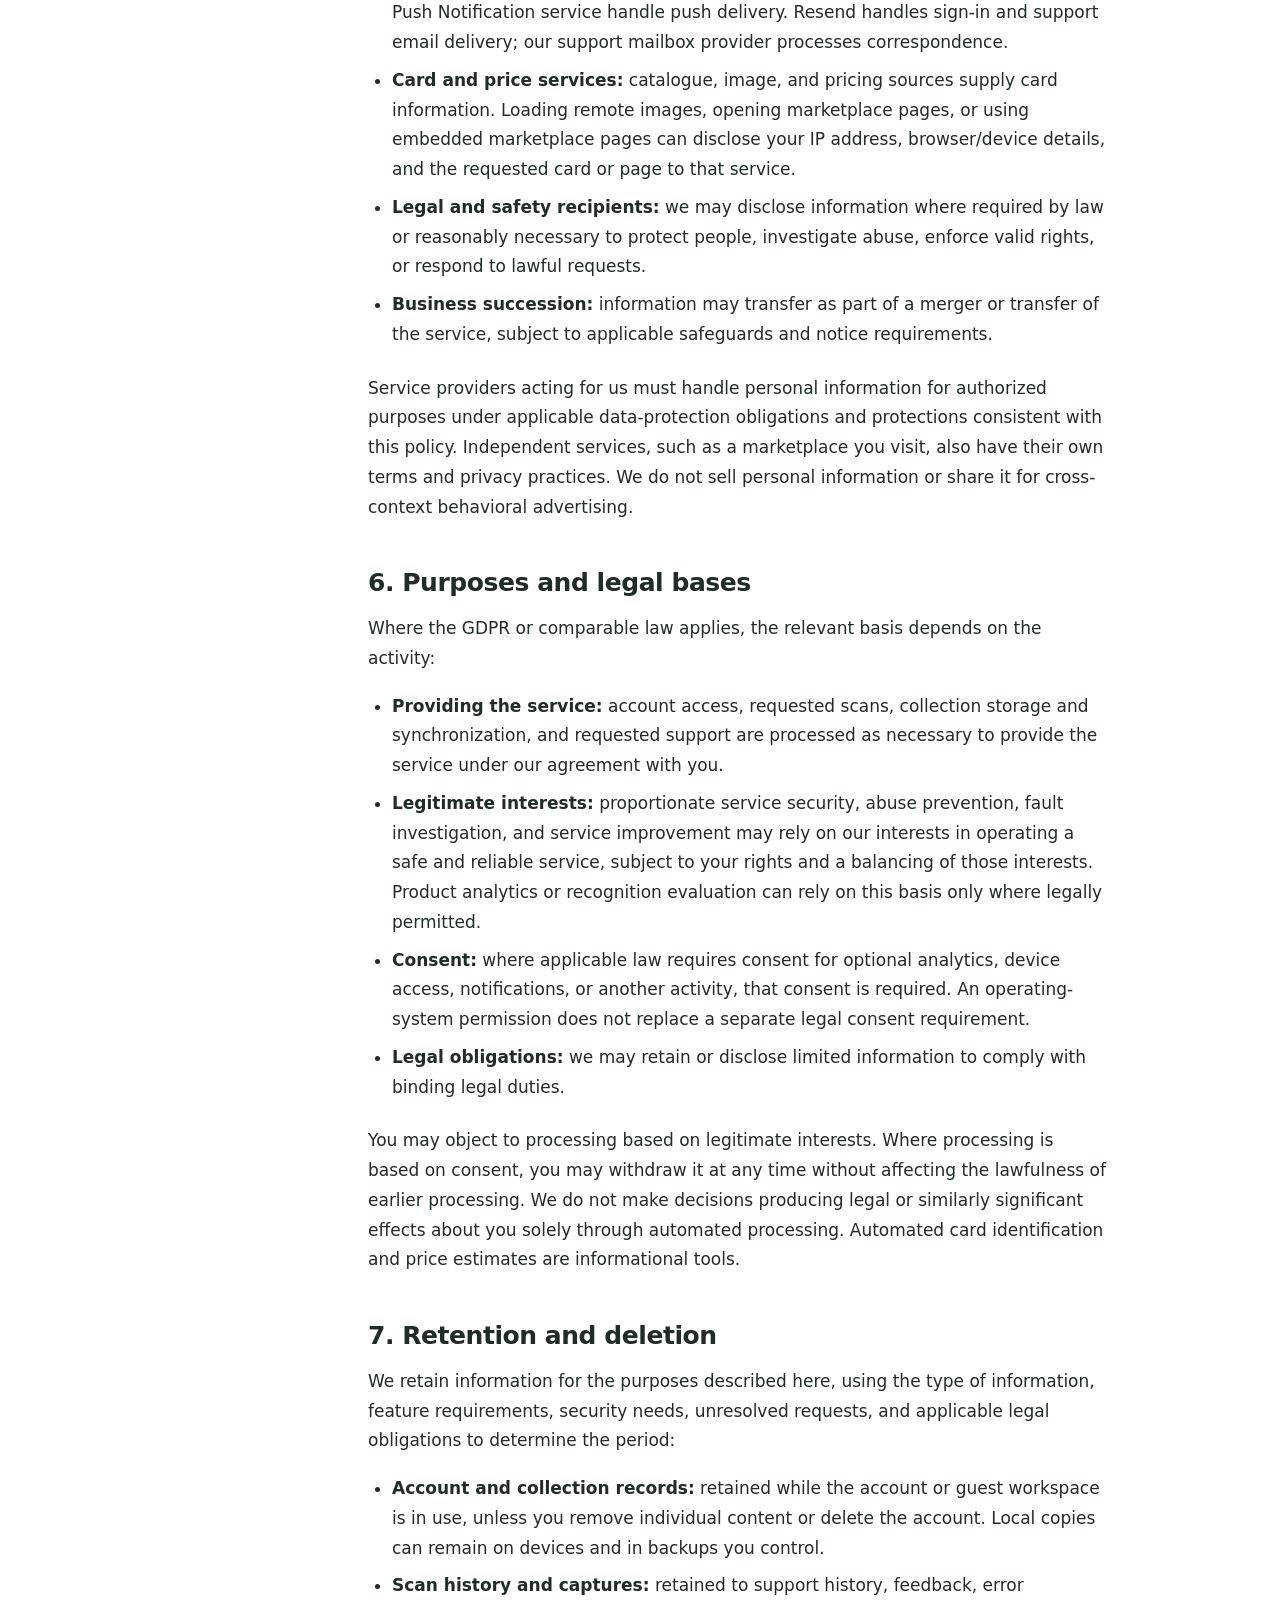
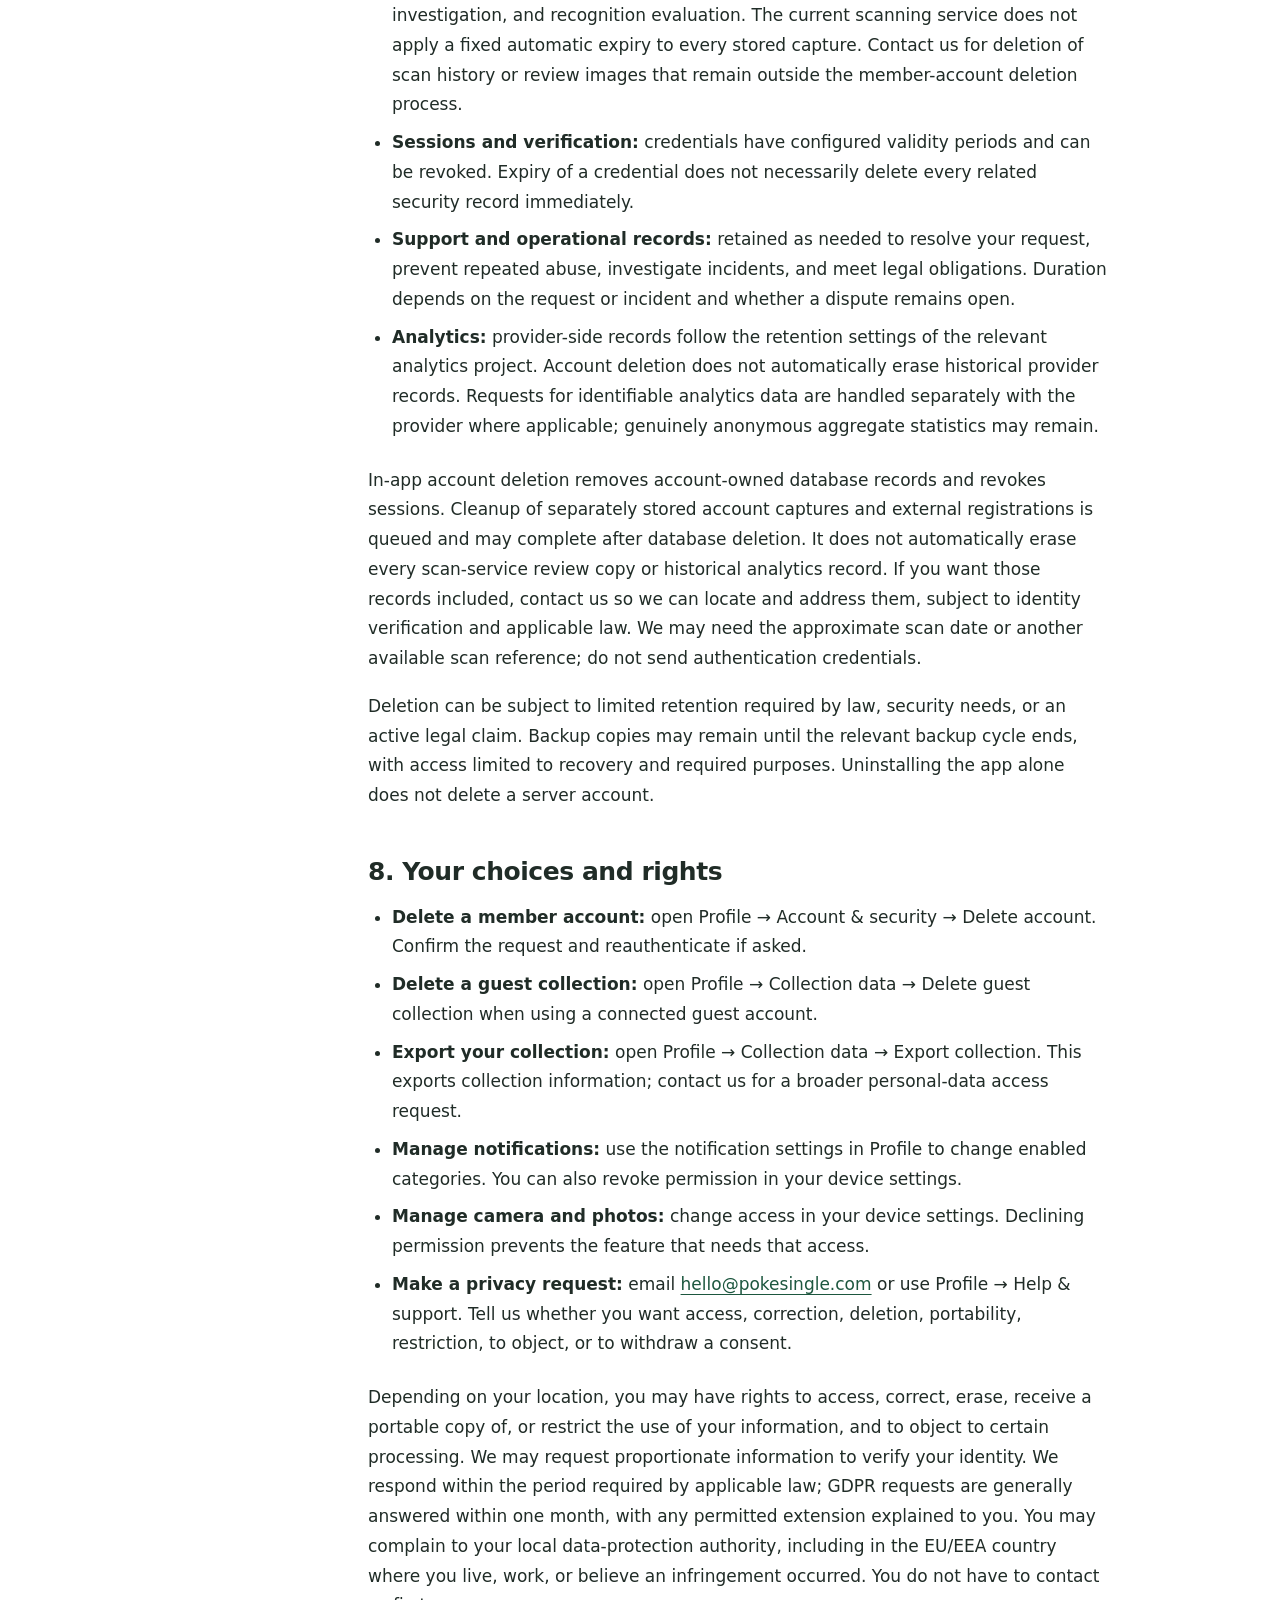
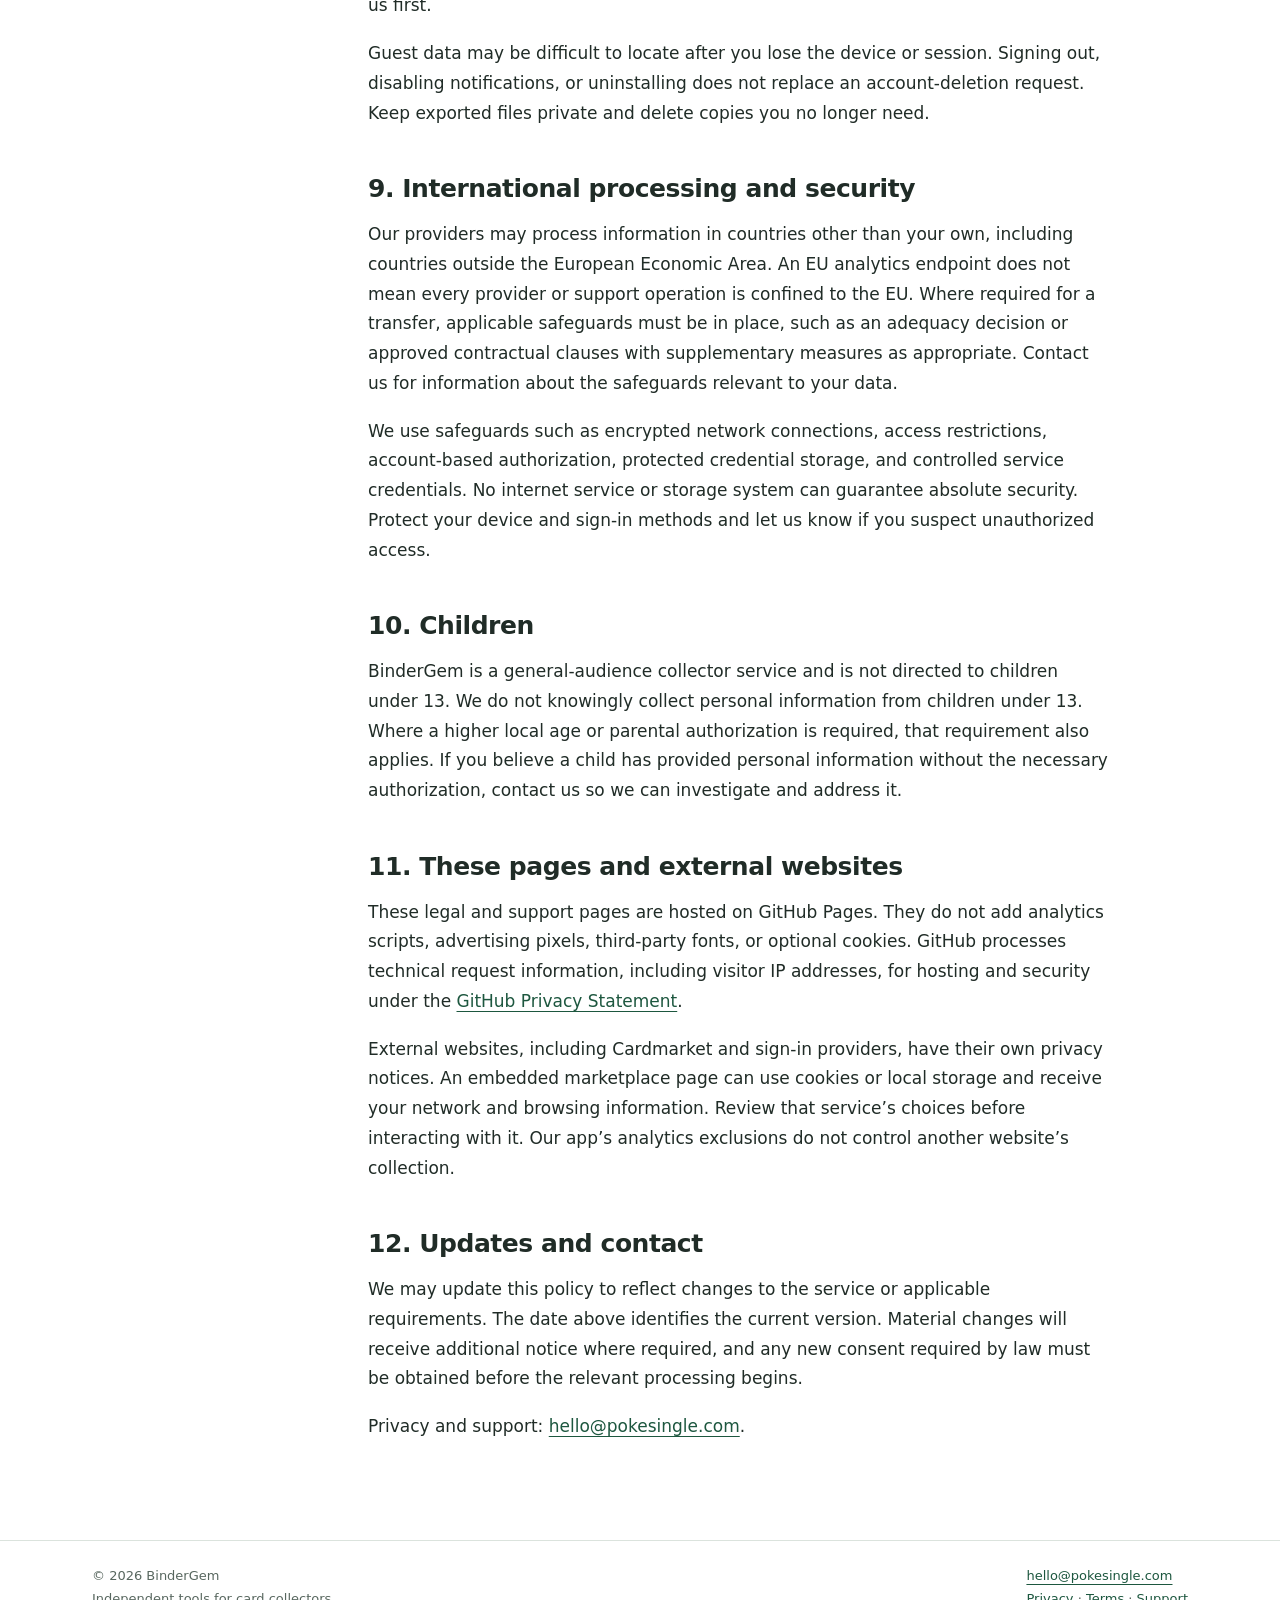
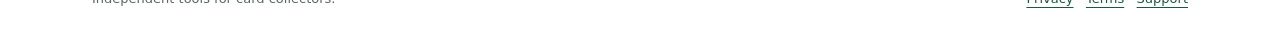
==== commit 0d7aaf79: "Rename the site to BinderGem The privacy policy, terms, support and home pages use the BinderGem nam" ====
--- a/privacy/index.html
+++ b/privacy/index.html
@@ -1,15 +1,15 @@
 <!doctype html>
-<html lang="en"><head><meta charset="utf-8"><meta name="viewport" content="width=device-width, initial-scale=1"><title>Privacy Policy · PokeSingle</title><meta name="description" content="How PokeSingle handles account information, card photographs, collections, analytics, and your privacy choices."><meta name="referrer" content="strict-origin-when-cross-origin"><link rel="canonical" href="https://ioannischadjiminas.github.io/pokesingle-legal/privacy/"><link rel="stylesheet" href="../styles.css"><meta name="theme-color" content="#1d573f"></head>
-<body><a class="skip" href="#main">Skip to content</a><header><div class="bar"><a class="brand" href="../" aria-label="PokeSingle legal home">PokeSingle</a><nav aria-label="Main navigation"><a href="../privacy/" aria-current="page">Privacy</a><a href="../terms/">Terms</a><a href="../support/">Support</a></nav>
+<html lang="en"><head><meta charset="utf-8"><meta name="viewport" content="width=device-width, initial-scale=1"><title>Privacy Policy · BinderGem</title><meta name="description" content="How BinderGem handles account information, card photographs, collections, analytics, and your privacy choices."><meta name="referrer" content="strict-origin-when-cross-origin"><link rel="canonical" href="https://ioannischadjiminas.github.io/pokesingle-legal/privacy/"><link rel="stylesheet" href="../styles.css"><meta name="theme-color" content="#1d573f"></head>
+<body><a class="skip" href="#main">Skip to content</a><header><div class="bar"><a class="brand" href="../" aria-label="BinderGem legal home"><svg class="mark" viewBox="0 0 1024 1024" aria-hidden="true" focusable="false"><defs><linearGradient id="holo" x1="0" y1="0" x2="1" y2="1"><stop offset="0" stop-color="#E24FC2"/><stop offset="0.38" stop-color="#7B5CFF"/><stop offset="0.72" stop-color="#1FA8E8"/><stop offset="1" stop-color="#19C995"/></linearGradient></defs><rect x="0" y="0" width="1024" height="1024" rx="230" fill="url(#holo)"/><g transform="translate(512.0 512.0) scale(10.24) translate(-50 -50)"><g transform="translate(50 50) scale(0.82) translate(-49.8 -49.7)"><mask id="gem-hole" maskUnits="userSpaceOnUse" x="-50" y="-50" width="200" height="200"><rect x="-50" y="-50" width="200" height="200" fill="#fff"/><path d="M51.125,37.281 L69.875,37.281 L75.500,42.906 L60.500,60.719 L45.500,42.906Z" fill="#000"/></mask><path d="M17.599,78.529L7.764,41.824A9,9 0 0 1 14.128,30.801L35.378,25.107A9,9 0 0 1 46.401,31.471L56.236,68.176A9,9 0 0 1 49.872,79.199L28.622,84.893A9,9 0 0 1 17.599,78.529Z" fill="#FFFFFF" fill-opacity="0.62" mask="url(#gem-hole)"/><path d="M31.901,68.581L43.370,22.581A10,10 0 0 1 53.073,15.000L78.461,15.000A10,10 0 0 1 88.164,27.419L76.695,73.419A10,10 0 0 1 66.992,81.000L41.604,81.000A10,10 0 0 1 31.901,68.581ZM51.125,37.281 L69.875,37.281 L75.500,42.906 L60.500,60.719 L45.500,42.906Z" fill="#FFFFFF" fill-rule="evenodd"/></g></g></svg>BinderGem</a><nav aria-label="Main navigation"><a href="../privacy/" aria-current="page">Privacy</a><a href="../terms/">Terms</a><a href="../support/">Support</a></nav>
 </div></header>
 
 <main class="wrap" id="main"><p class="eyebrow">Legal &amp; privacy</p>
-<h1>Privacy Policy</h1><p class="lead">How PokeSingle handles account information, card photographs, collections, analytics, and your privacy choices.</p>
-<p class="meta">Effective date: 17 October 2026 · Last updated: 17 October 2026</p>
+<h1>Privacy Policy</h1><p class="lead">How BinderGem handles account information, card photographs, collections, analytics, and your privacy choices.</p>
+<p class="meta">Effective date: 17 October 2026 · Last updated: 13 November 2026</p>
 <div class="layout"><aside class="contents" aria-label="On this page"><p>On this page</p>
 <ol><li><a href="#about">1. About this policy</a></li><li><a href="#information">2. Information we handle</a></li><li><a href="#images">3. Camera, photos, and scanning</a></li><li><a href="#analytics">4. Analytics and advertising</a></li><li><a href="#sharing">5. Who receives information</a></li><li><a href="#legal-bases">6. Purposes and legal bases</a></li><li><a href="#retention">7. Retention and deletion</a></li><li><a href="#choices">8. Your choices and rights</a></li><li><a href="#transfers">9. International processing and security</a></li><li><a href="#children">10. Children</a></li><li><a href="#website">11. These pages and external websites</a></li><li><a href="#updates">12. Updates and contact</a></li></ol></aside>
-<article><section id="about"><h2>1. About this policy</h2><p>This Privacy Policy explains how PokeSingle ("we", "us", "our") handles personal information when you use the PokeSingle app, its scanning and collection services, and these legal and support pages.</p>
-<p>PokeSingle is the service operator and the point of contact for decisions about personal information described here. Contact us at <a href="mailto:hello@pokesingle.com">hello@pokesingle.com</a> for privacy questions or requests.</p>
+<article><section id="about"><h2>1. About this policy</h2><p>This Privacy Policy explains how BinderGem ("we", "us", "our") handles personal information when you use the BinderGem app, its scanning and collection services, and these legal and support pages.</p><p>BinderGem was previously called PokeSingle. The name changed; the service, its operator and how we handle your information did not.</p>
+<p>BinderGem is the service operator and the point of contact for decisions about personal information described here. Contact us at <a href="mailto:hello@pokesingle.com">hello@pokesingle.com</a> for privacy questions or requests.</p>
 <p>This policy describes the current service. Features and analytics availability can vary by platform, app version, and service configuration. Reading this policy or accepting our Terms of Service does not itself give consent to optional processing where consent is required.</p>
 </section>
 <section id="information"><h2>2. Information we handle</h2><div class="table-scroll"><table><thead><tr><th scope="col">Category</th><th scope="col">Information and source</th><th scope="col">Purpose</th></tr>
@@ -82,7 +82,7 @@
 <li><strong>Export your collection:</strong> open Profile → Collection data → Export collection. This exports collection information; contact us for a broader personal-data access request.</li>
 <li><strong>Manage notifications:</strong> use the notification settings in Profile to change enabled categories. You can also revoke permission in your device settings.</li>
 <li><strong>Manage camera and photos:</strong> change access in your device settings. Declining permission prevents the feature that needs that access.</li>
-<li><strong>Make a privacy request:</strong> email <a href="mailto:hello@pokesingle.com?subject=PokeSingle%20privacy%20request">hello@pokesingle.com</a> or use Profile → Help &amp; support. Tell us whether you want access, correction, deletion, portability, restriction, to object, or to withdraw a consent.</li>
+<li><strong>Make a privacy request:</strong> email <a href="mailto:hello@pokesingle.com?subject=BinderGem%20privacy%20request">hello@pokesingle.com</a> or use Profile → Help &amp; support. Tell us whether you want access, correction, deletion, portability, restriction, to object, or to withdraw a consent.</li>
 </ul>
 <p>Depending on your location, you may have rights to access, correct, erase, receive a portable copy of, or restrict the use of your information, and to object to certain processing. We may request proportionate information to verify your identity. We respond within the period required by applicable law; GDPR requests are generally answered within one month, with any permitted extension explained to you. You may complain to your local data-protection authority, including in the EU/EEA country where you live, work, or believe an infringement occurred. You do not have to contact us first.</p>
 <p>Guest data may be difficult to locate after you lose the device or session. Signing out, disabling notifications, or uninstalling does not replace an account-deletion request. Keep exported files private and delete copies you no longer need.</p>
@@ -90,7 +90,7 @@
 <section id="transfers"><h2>9. International processing and security</h2><p>Our providers may process information in countries other than your own, including countries outside the European Economic Area. An EU analytics endpoint does not mean every provider or support operation is confined to the EU. Where required for a transfer, applicable safeguards must be in place, such as an adequacy decision or approved contractual clauses with supplementary measures as appropriate. Contact us for information about the safeguards relevant to your data.</p>
 <p>We use safeguards such as encrypted network connections, access restrictions, account-based authorization, protected credential storage, and controlled service credentials. No internet service or storage system can guarantee absolute security. Protect your device and sign-in methods and let us know if you suspect unauthorized access.</p>
 </section>
-<section id="children"><h2>10. Children</h2><p>PokeSingle is a general-audience collector service and is not directed to children under 13. We do not knowingly collect personal information from children under 13. Where a higher local age or parental authorization is required, that requirement also applies. If you believe a child has provided personal information without the necessary authorization, contact us so we can investigate and address it.</p>
+<section id="children"><h2>10. Children</h2><p>BinderGem is a general-audience collector service and is not directed to children under 13. We do not knowingly collect personal information from children under 13. Where a higher local age or parental authorization is required, that requirement also applies. If you believe a child has provided personal information without the necessary authorization, contact us so we can investigate and address it.</p>
 </section>
 <section id="website"><h2>11. These pages and external websites</h2><p>These legal and support pages are hosted on GitHub Pages. They do not add analytics scripts, advertising pixels, third-party fonts, or optional cookies. GitHub processes technical request information, including visitor IP addresses, for hosting and security under the <a href="https://docs.github.com/en/site-policy/privacy-policies/github-general-privacy-statement">GitHub Privacy Statement</a>.</p>
 <p>External websites, including Cardmarket and sign-in providers, have their own privacy notices. An embedded marketplace page can use cookies or local storage and receive your network and browsing information. Review that service’s choices before interacting with it. Our app’s analytics exclusions do not control another website’s collection.</p>
@@ -100,7 +100,7 @@
 </section>
 </article>
 </div></main>
-<footer><div class="bar"><p>© 2026 PokeSingle<br>Independent tools for card collectors.</p>
+<footer><div class="bar"><p>© 2026 BinderGem<br>Independent tools for card collectors.</p>
 <p><a href="mailto:hello@pokesingle.com">hello@pokesingle.com</a><br><a href="../privacy/">Privacy</a> · <a href="../terms/">Terms</a> · <a href="../support/">Support</a></p>
 </div></footer>
 </body></html>
--- a/styles.css
+++ b/styles.css
@@ -1,2 +1,2 @@
 :root{color-scheme:light;--ink:#202c27;--muted:#58675f;--paper:#fff;--line:#dbe3dd;--accent:#1d573f;--wash:#f3f6f2;font-family:ui-sans-serif,system-ui,-apple-system,BlinkMacSystemFont,"Segoe UI",sans-serif;font-size:17px;line-height:1.75;background:var(--paper);color:var(--ink)}
-*{box-sizing:border-box}body{margin:0}a{color:var(--accent);text-underline-offset:4px}a:hover{text-decoration-thickness:2px}a:focus-visible{outline:3px solid #b48b25;outline-offset:5px}header{border-bottom:1px solid var(--line)}.bar{max-width:1160px;margin:auto;padding:24px 32px;display:flex;align-items:center;justify-content:space-between;gap:24px}.brand{font-size:22px;font-weight:750;letter-spacing:-.7px;text-decoration:none;color:var(--ink)}nav{display:flex;gap:24px;flex-wrap:wrap;font-size:14px}nav a{text-decoration:none}nav a[aria-current=page]{text-decoration:underline}.wrap{max-width:1160px;margin:auto;padding:64px 32px 80px}.eyebrow{font-size:12px;letter-spacing:2px;text-transform:uppercase;font-weight:750;color:var(--accent);margin:0 0 14px}h1{font-size:clamp(38px,6vw,64px);line-height:1.12;font-weight:650;letter-spacing:-2px;margin:0 0 20px}h2{font-size:25px;line-height:1.35;letter-spacing:-.45px;margin:44px 0 14px}h3{font-size:19px;line-height:1.45;margin:28px 0 10px}p{margin:0 0 18px}.lead{font-size:21px;line-height:1.6;max-width:740px;color:var(--muted)}.meta{font-size:14px;color:var(--muted);margin:0 0 40px}.layout{display:grid;grid-template-columns:220px minmax(0,740px);gap:56px;align-items:start}.contents{position:sticky;top:24px;font-size:14px;line-height:1.6;border-top:2px solid var(--accent);padding-top:18px}.contents p{font-weight:700;margin-bottom:12px}.contents ol{list-style:none;padding:0;margin:0}.contents li{margin:0 0 10px}.contents a{text-decoration:none;color:var(--muted)}article{min-width:0}article>section:first-child h2{margin-top:0}section{scroll-margin-top:24px}ul,ol{padding-left:24px;margin:12px 0 24px}li{margin:8px 0}.note{border-left:3px solid var(--accent);background:var(--wash);padding:20px 24px;margin:24px 0 32px}.note p:last-child{margin-bottom:0}.table-scroll{overflow-x:auto}table{border-collapse:collapse;width:100%;font-size:15px;margin:20px 0 28px}th,td{border-bottom:1px solid var(--line);padding:14px 12px;text-align:left;vertical-align:top}th{font-weight:700;background:var(--wash)}th:first-child,td:first-child{padding-left:0;width:24%}.cards{display:grid;grid-template-columns:repeat(3,minmax(0,1fr));gap:24px;margin-top:48px}.card{border-top:2px solid var(--accent);padding:24px 0}.card h2{margin:0 0 12px}.card p{color:var(--muted)}footer{border-top:1px solid var(--line);color:var(--muted);font-size:13px}footer .bar{align-items:flex-start}footer p{margin:0}.skip{position:absolute;top:-100px;left:16px;background:var(--paper);padding:12px;z-index:10}.skip:focus{top:12px}.contact{font-size:22px;overflow-wrap:anywhere}strong{font-weight:650}@media(max-width:850px){.layout{grid-template-columns:1fr;gap:32px}.contents{position:static}.contents ol{columns:2;column-gap:24px}.contents li{break-inside:avoid}.cards{grid-template-columns:1fr;gap:0}}@media(max-width:520px){:root{font-size:16px}.bar{padding:20px;align-items:flex-start;flex-direction:column;gap:12px}nav{gap:18px}.wrap{padding:40px 20px 56px}h1{letter-spacing:-1.3px}.contents ol{columns:1}.lead{font-size:19px}h2{font-size:23px}.note{padding:16px 18px}th,td{padding:12px 8px}.meta{margin-bottom:28px}}@media print{header,footer,.contents,.skip{display:none}.wrap{padding:0}.layout{display:block}article{max-width:none}h1{font-size:32px}h2{break-after:avoid}a{color:inherit}.note{background:none}body{font-size:11pt}}
+*{box-sizing:border-box}body{margin:0}a{color:var(--accent);text-underline-offset:4px}a:hover{text-decoration-thickness:2px}a:focus-visible{outline:3px solid #b48b25;outline-offset:5px}header{border-bottom:1px solid var(--line)}.bar{max-width:1160px;margin:auto;padding:24px 32px;display:flex;align-items:center;justify-content:space-between;gap:24px}.brand{display:inline-flex;align-items:center;gap:10px;font-size:22px;font-weight:750;letter-spacing:-.7px;text-decoration:none;color:var(--ink)}.brand .mark{height:30px;width:auto;flex:none;border-radius:7px}nav{display:flex;gap:24px;flex-wrap:wrap;font-size:14px}nav a{text-decoration:none}nav a[aria-current=page]{text-decoration:underline}.wrap{max-width:1160px;margin:auto;padding:64px 32px 80px}.eyebrow{font-size:12px;letter-spacing:2px;text-transform:uppercase;font-weight:750;color:var(--accent);margin:0 0 14px}h1{font-size:clamp(38px,6vw,64px);line-height:1.12;font-weight:650;letter-spacing:-2px;margin:0 0 20px}h2{font-size:25px;line-height:1.35;letter-spacing:-.45px;margin:44px 0 14px}h3{font-size:19px;line-height:1.45;margin:28px 0 10px}p{margin:0 0 18px}.lead{font-size:21px;line-height:1.6;max-width:740px;color:var(--muted)}.meta{font-size:14px;color:var(--muted);margin:0 0 40px}.layout{display:grid;grid-template-columns:220px minmax(0,740px);gap:56px;align-items:start}.contents{position:sticky;top:24px;font-size:14px;line-height:1.6;border-top:2px solid var(--accent);padding-top:18px}.contents p{font-weight:700;margin-bottom:12px}.contents ol{list-style:none;padding:0;margin:0}.contents li{margin:0 0 10px}.contents a{text-decoration:none;color:var(--muted)}article{min-width:0}article>section:first-child h2{margin-top:0}section{scroll-margin-top:24px}ul,ol{padding-left:24px;margin:12px 0 24px}li{margin:8px 0}.note{border-left:3px solid var(--accent);background:var(--wash);padding:20px 24px;margin:24px 0 32px}.note p:last-child{margin-bottom:0}.table-scroll{overflow-x:auto}table{border-collapse:collapse;width:100%;font-size:15px;margin:20px 0 28px}th,td{border-bottom:1px solid var(--line);padding:14px 12px;text-align:left;vertical-align:top}th{font-weight:700;background:var(--wash)}th:first-child,td:first-child{padding-left:0;width:24%}.cards{display:grid;grid-template-columns:repeat(3,minmax(0,1fr));gap:24px;margin-top:48px}.card{border-top:2px solid var(--accent);padding:24px 0}.card h2{margin:0 0 12px}.card p{color:var(--muted)}footer{border-top:1px solid var(--line);color:var(--muted);font-size:13px}footer .bar{align-items:flex-start}footer p{margin:0}.skip{position:absolute;top:-100px;left:16px;background:var(--paper);padding:12px;z-index:10}.skip:focus{top:12px}.contact{font-size:22px;overflow-wrap:anywhere}strong{font-weight:650}@media(max-width:850px){.layout{grid-template-columns:1fr;gap:32px}.contents{position:static}.contents ol{columns:2;column-gap:24px}.contents li{break-inside:avoid}.cards{grid-template-columns:1fr;gap:0}}@media(max-width:520px){:root{font-size:16px}.bar{padding:20px;align-items:flex-start;flex-direction:column;gap:12px}nav{gap:18px}.wrap{padding:40px 20px 56px}h1{letter-spacing:-1.3px}.contents ol{columns:1}.lead{font-size:19px}h2{font-size:23px}.note{padding:16px 18px}th,td{padding:12px 8px}.meta{margin-bottom:28px}}@media print{header,footer,.contents,.skip{display:none}.wrap{padding:0}.layout{display:block}article{max-width:none}h1{font-size:32px}h2{break-after:avoid}a{color:inherit}.note{background:none}body{font-size:11pt}}
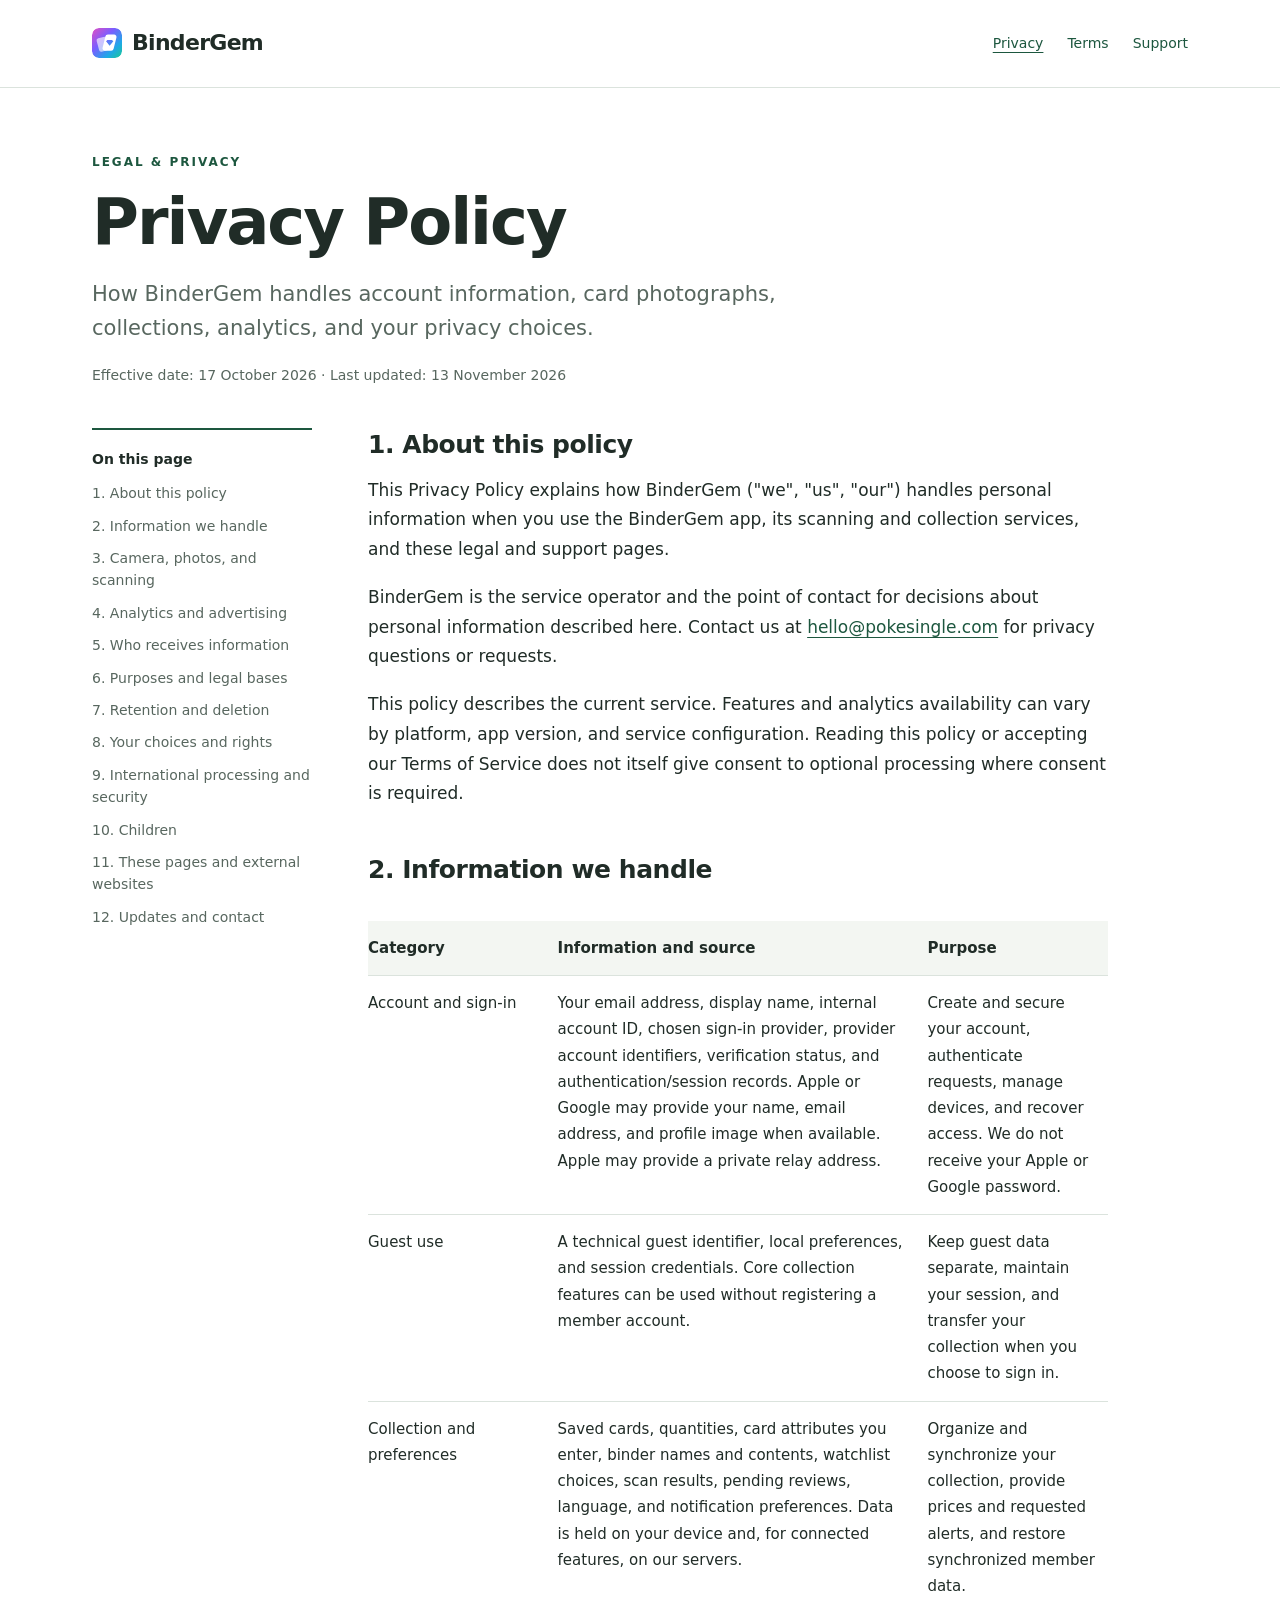
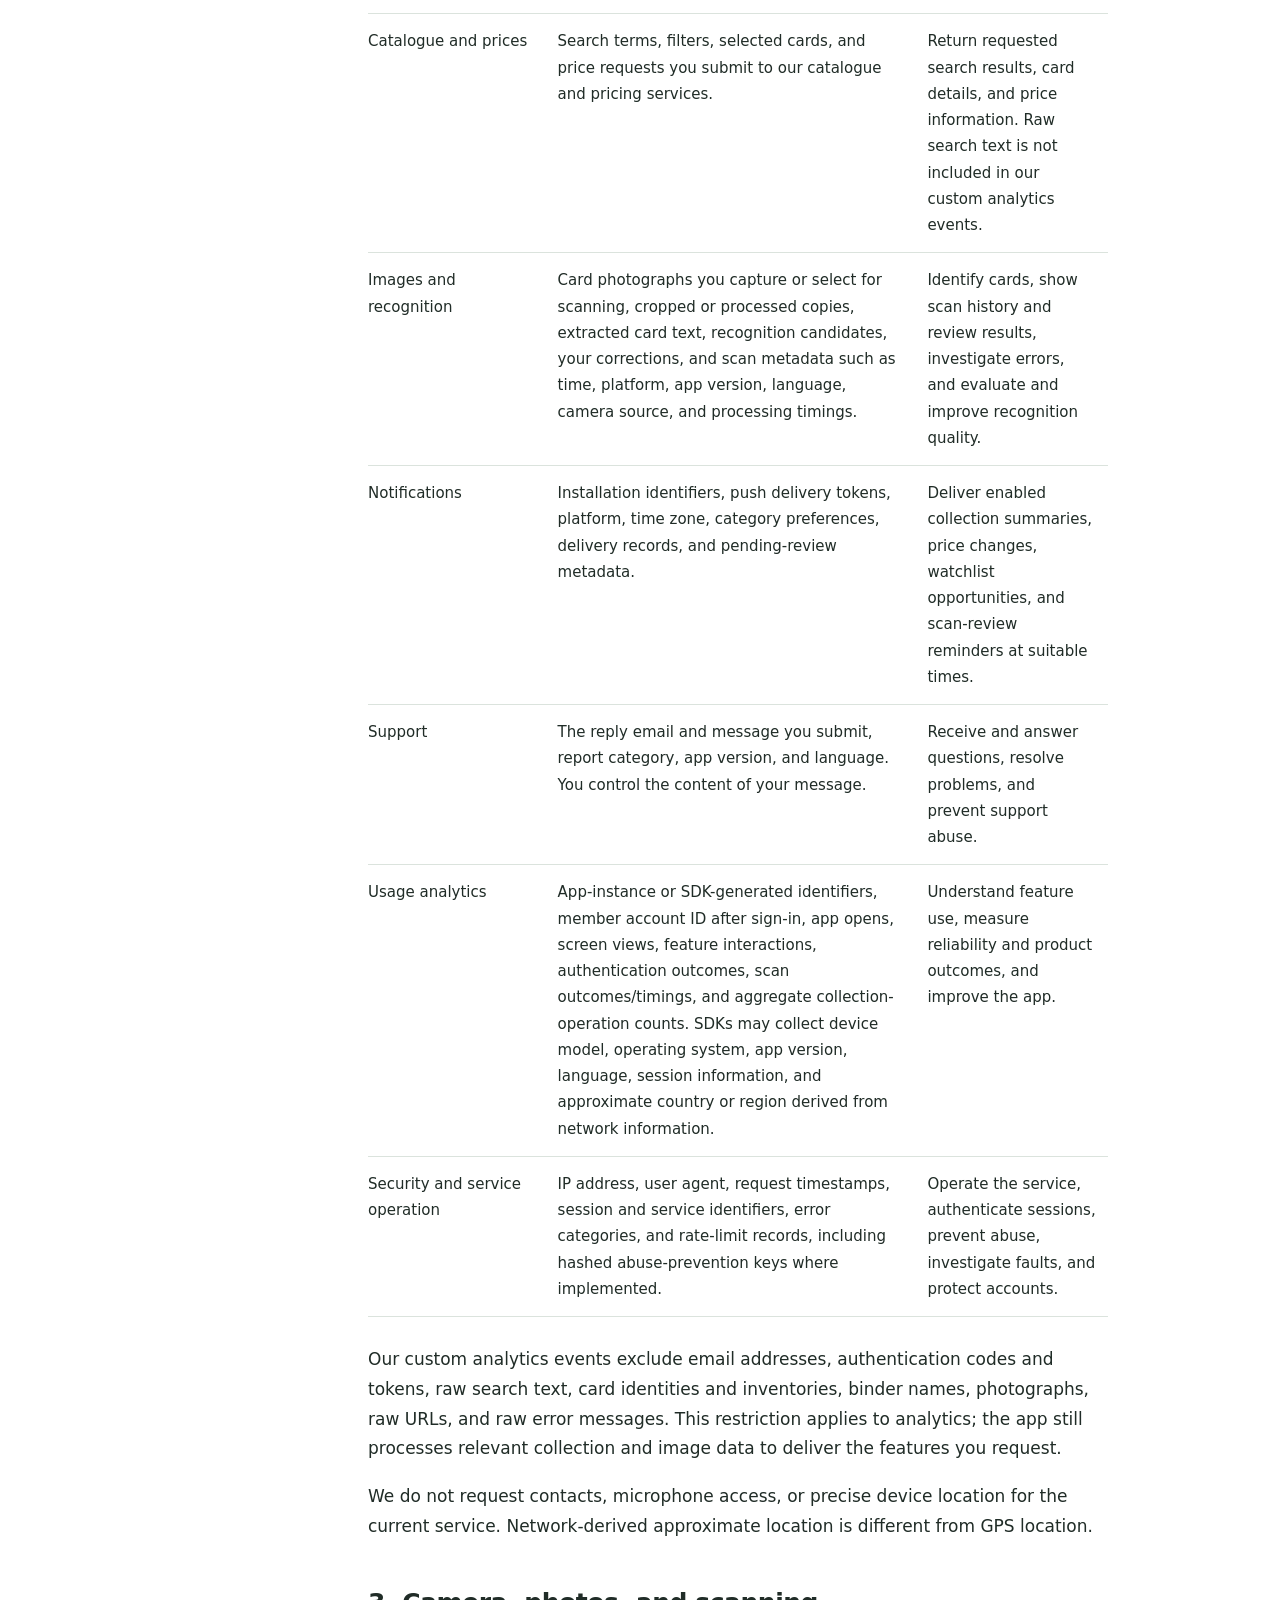
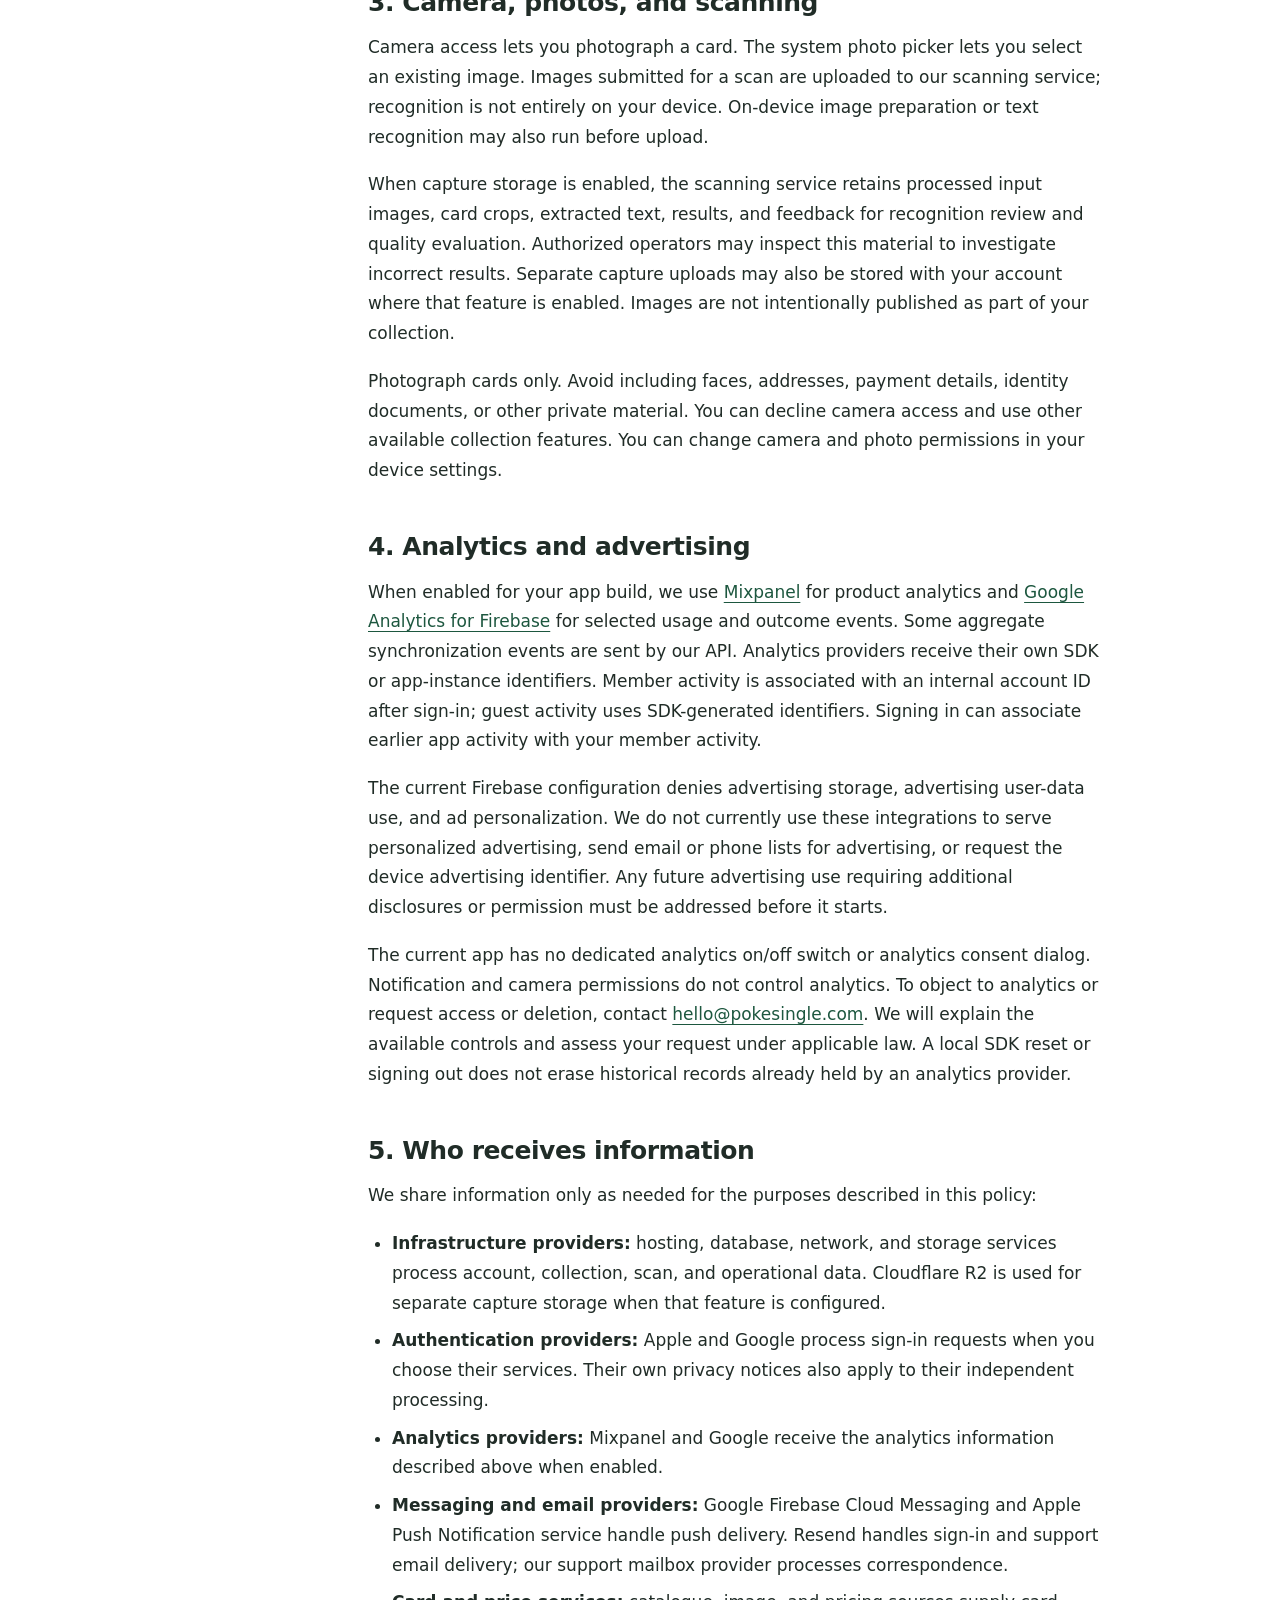
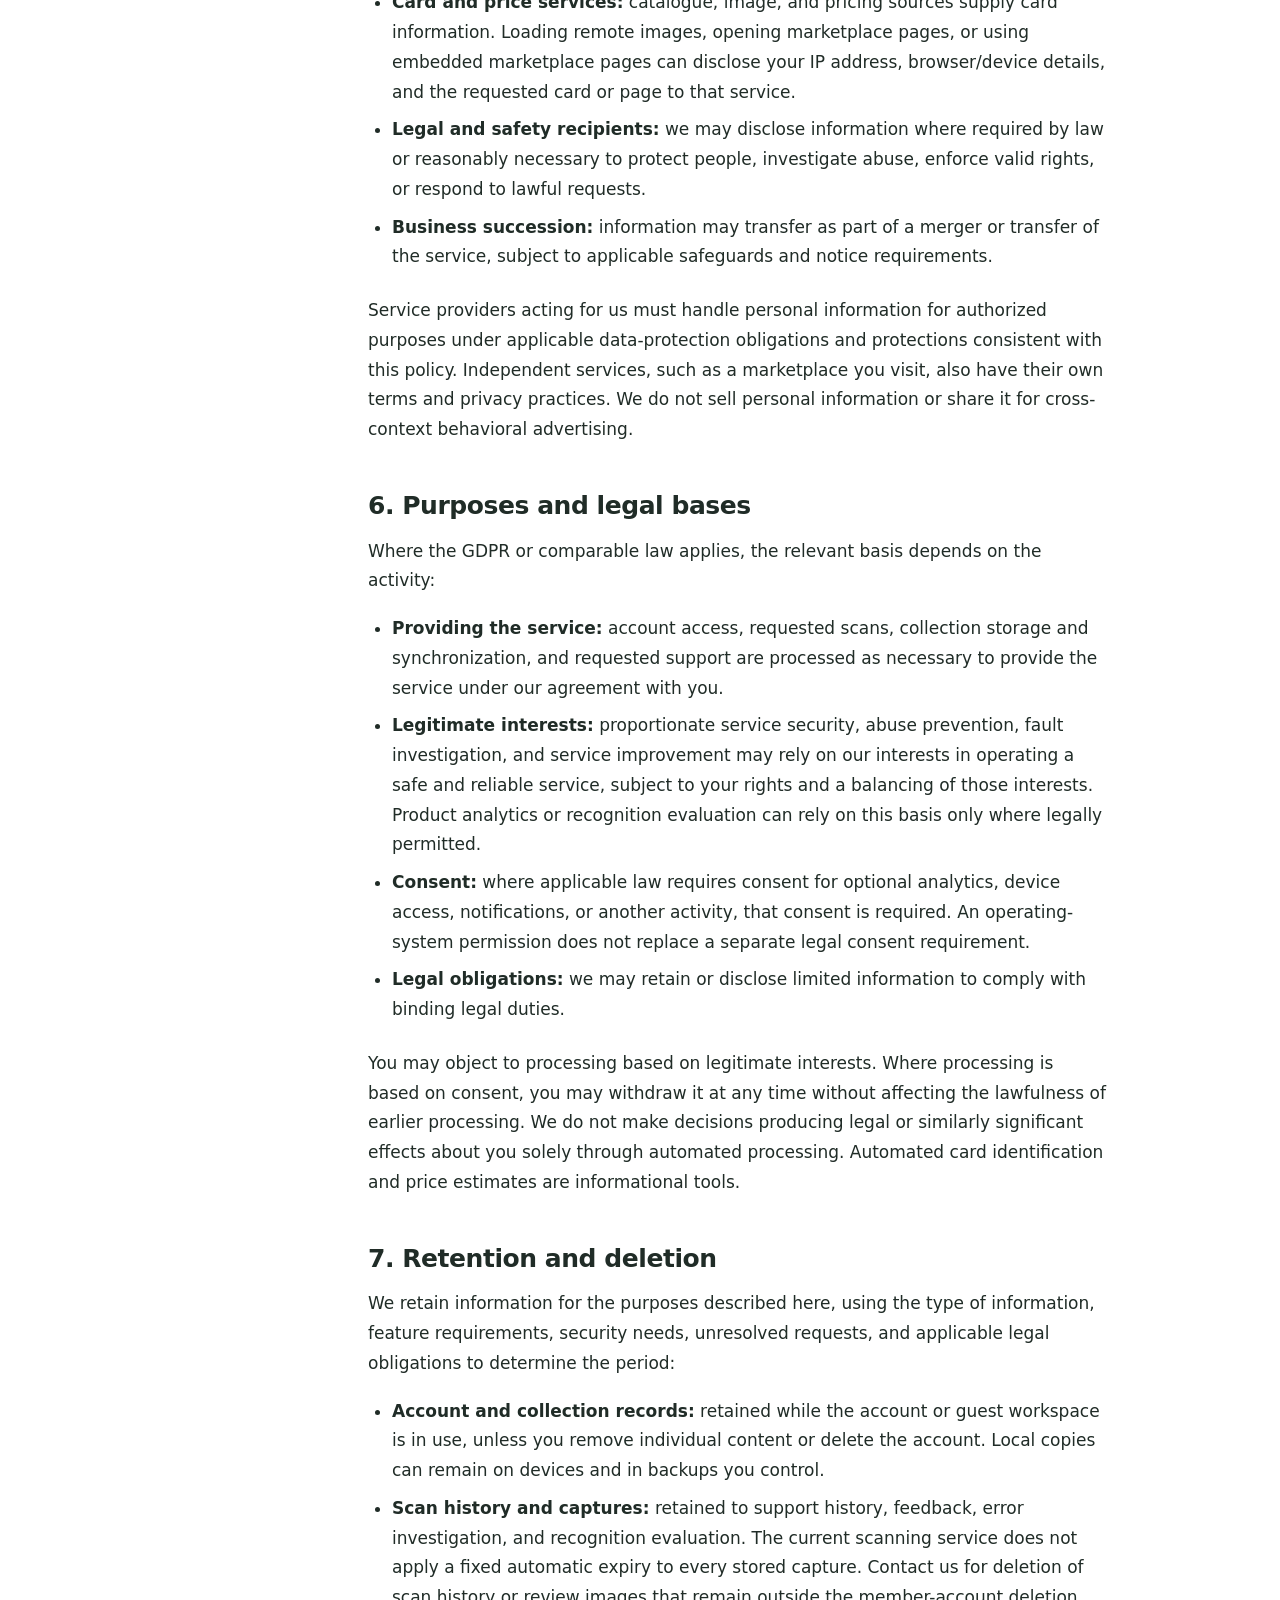
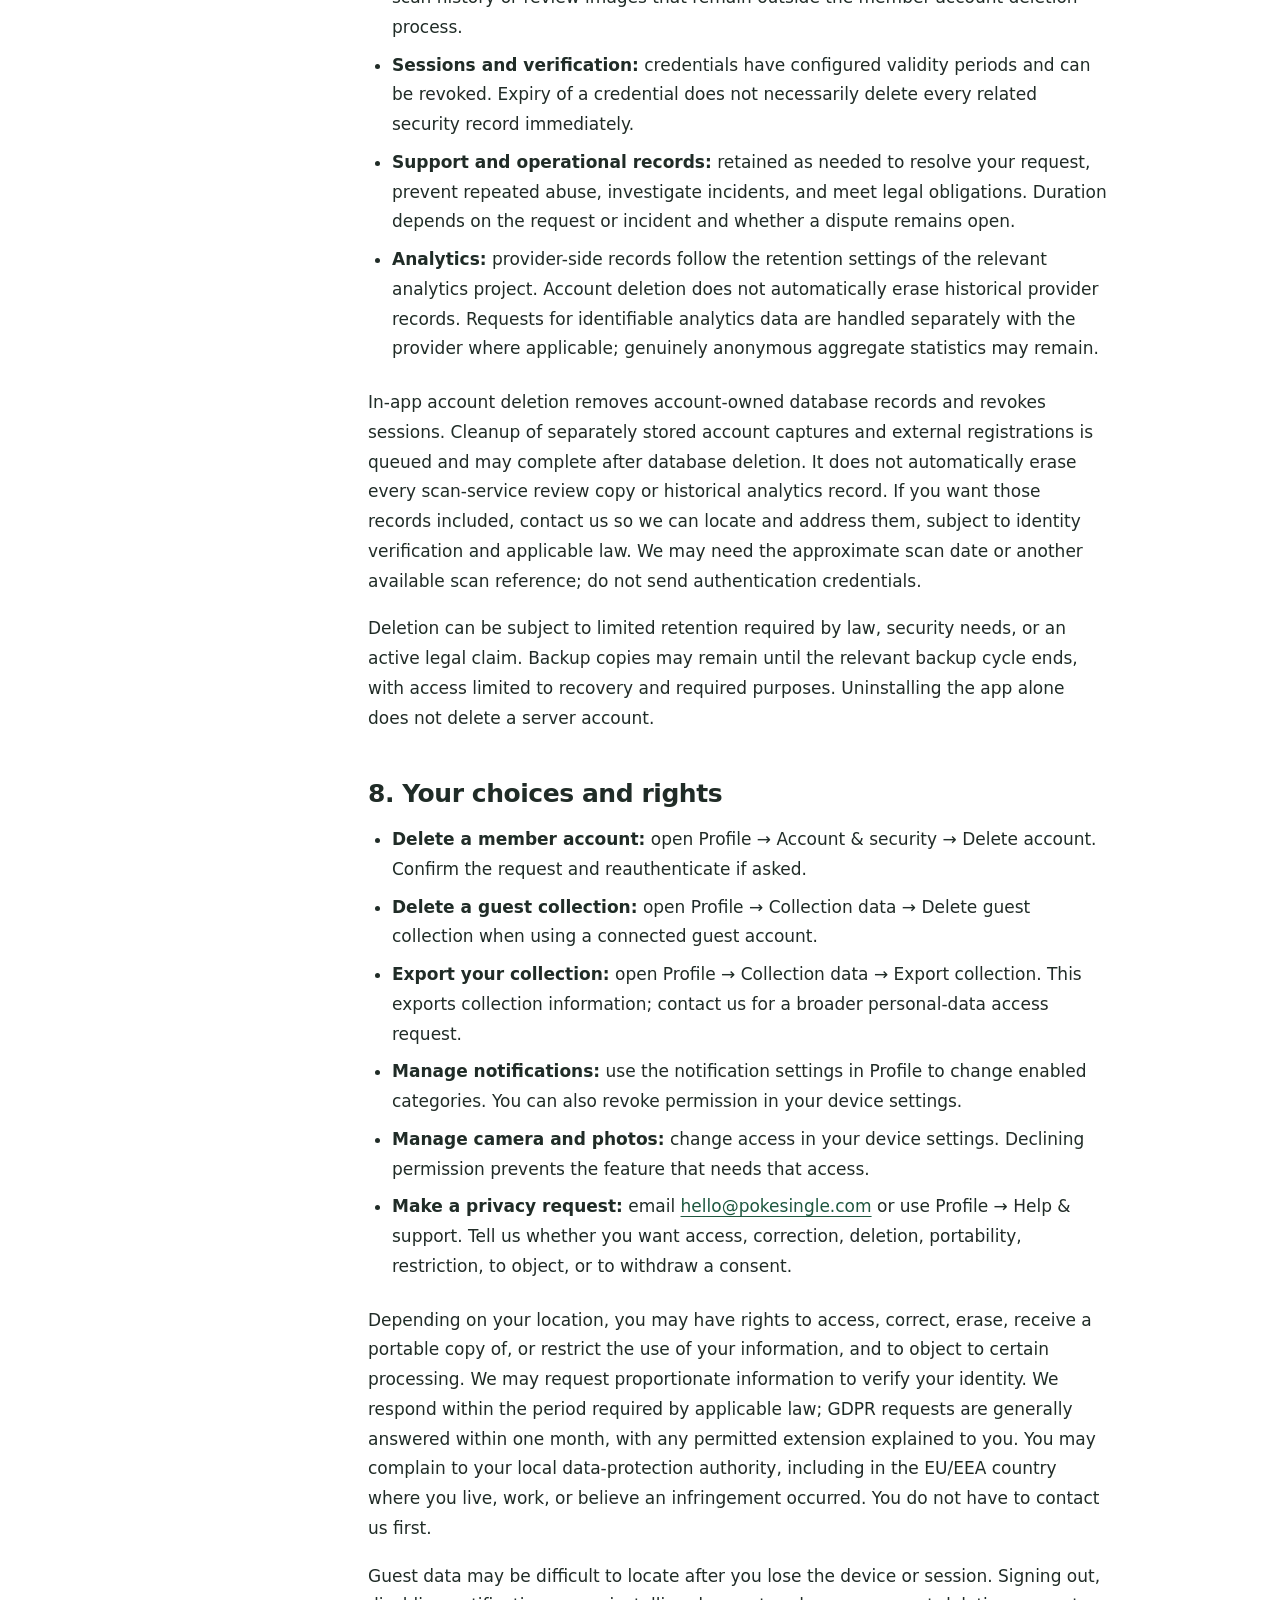
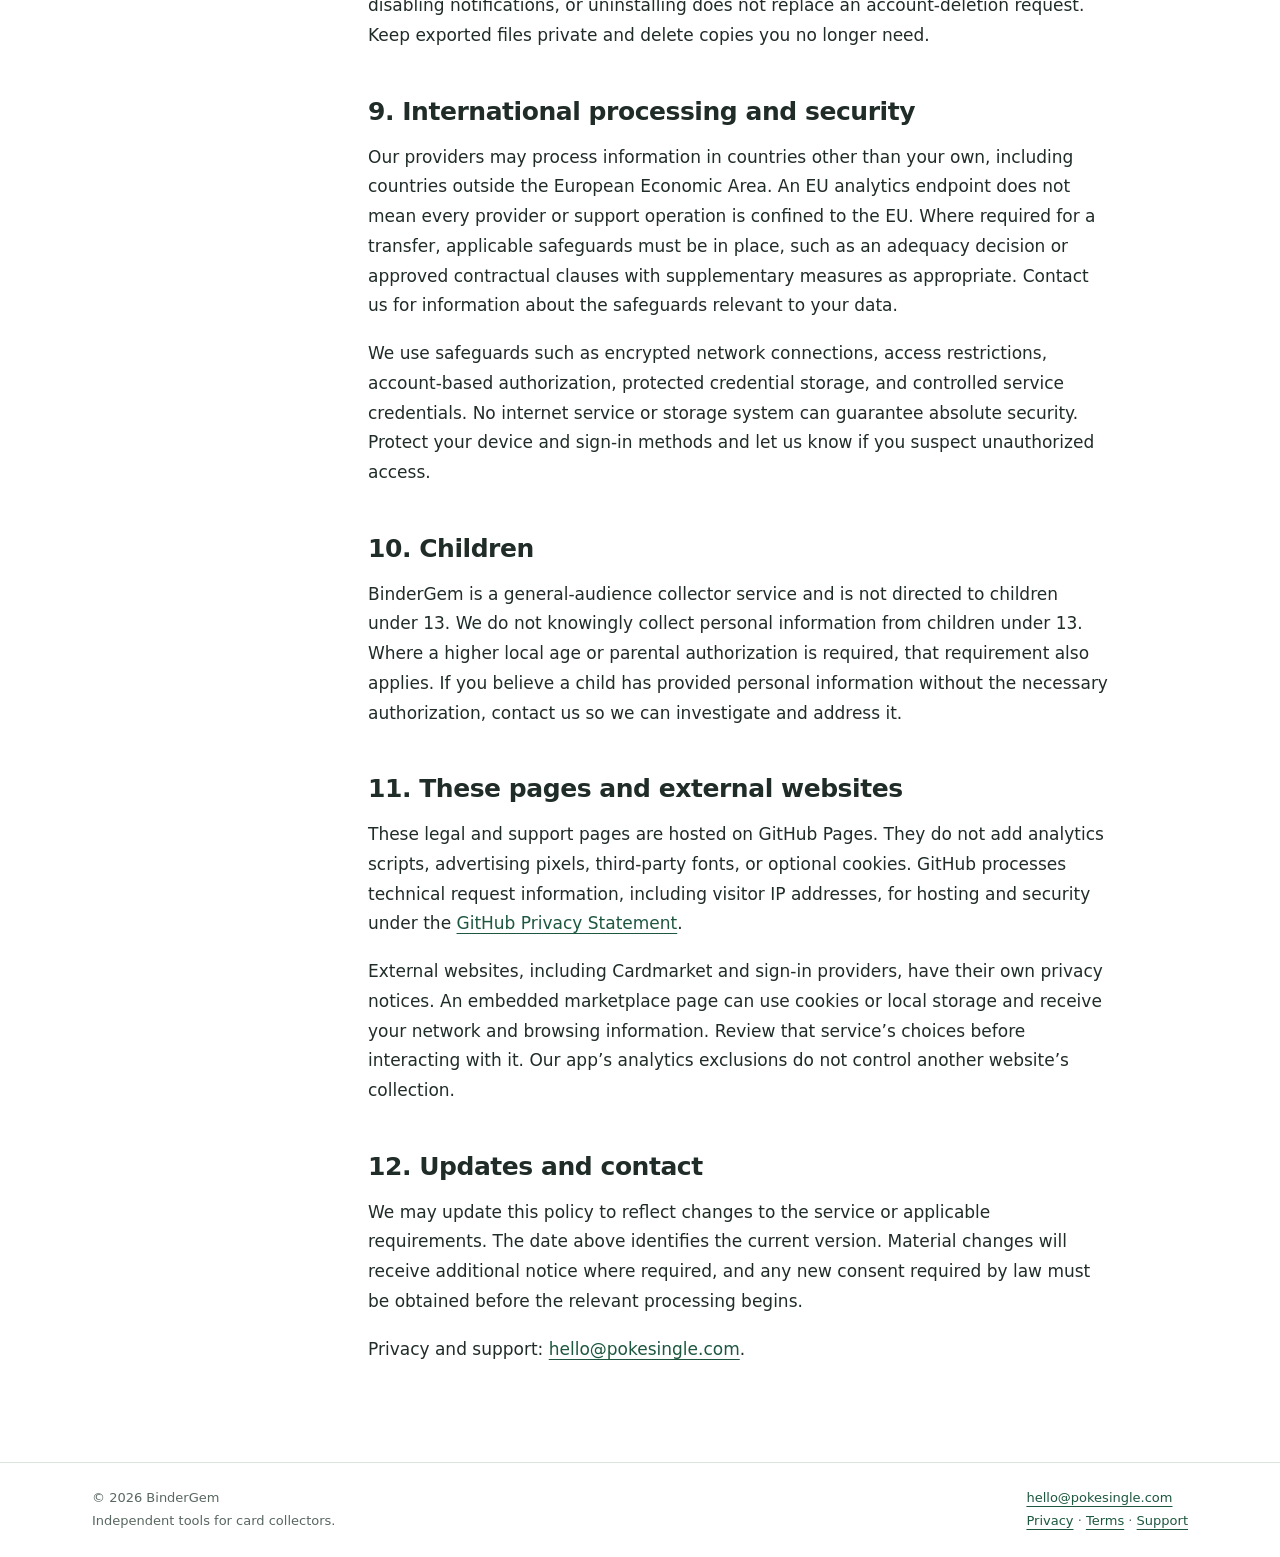
==== commit 8a6a28e6: "Drop the mention of the earlier name The service was never live under that name, so the privacy poli" ====
--- a/privacy/index.html
+++ b/privacy/index.html
@@ -8,7 +8,7 @@
 <p class="meta">Effective date: 17 October 2026 · Last updated: 13 November 2026</p>
 <div class="layout"><aside class="contents" aria-label="On this page"><p>On this page</p>
 <ol><li><a href="#about">1. About this policy</a></li><li><a href="#information">2. Information we handle</a></li><li><a href="#images">3. Camera, photos, and scanning</a></li><li><a href="#analytics">4. Analytics and advertising</a></li><li><a href="#sharing">5. Who receives information</a></li><li><a href="#legal-bases">6. Purposes and legal bases</a></li><li><a href="#retention">7. Retention and deletion</a></li><li><a href="#choices">8. Your choices and rights</a></li><li><a href="#transfers">9. International processing and security</a></li><li><a href="#children">10. Children</a></li><li><a href="#website">11. These pages and external websites</a></li><li><a href="#updates">12. Updates and contact</a></li></ol></aside>
-<article><section id="about"><h2>1. About this policy</h2><p>This Privacy Policy explains how BinderGem ("we", "us", "our") handles personal information when you use the BinderGem app, its scanning and collection services, and these legal and support pages.</p><p>BinderGem was previously called PokeSingle. The name changed; the service, its operator and how we handle your information did not.</p>
+<article><section id="about"><h2>1. About this policy</h2><p>This Privacy Policy explains how BinderGem ("we", "us", "our") handles personal information when you use the BinderGem app, its scanning and collection services, and these legal and support pages.</p>
 <p>BinderGem is the service operator and the point of contact for decisions about personal information described here. Contact us at <a href="mailto:hello@pokesingle.com">hello@pokesingle.com</a> for privacy questions or requests.</p>
 <p>This policy describes the current service. Features and analytics availability can vary by platform, app version, and service configuration. Reading this policy or accepting our Terms of Service does not itself give consent to optional processing where consent is required.</p>
 </section>
